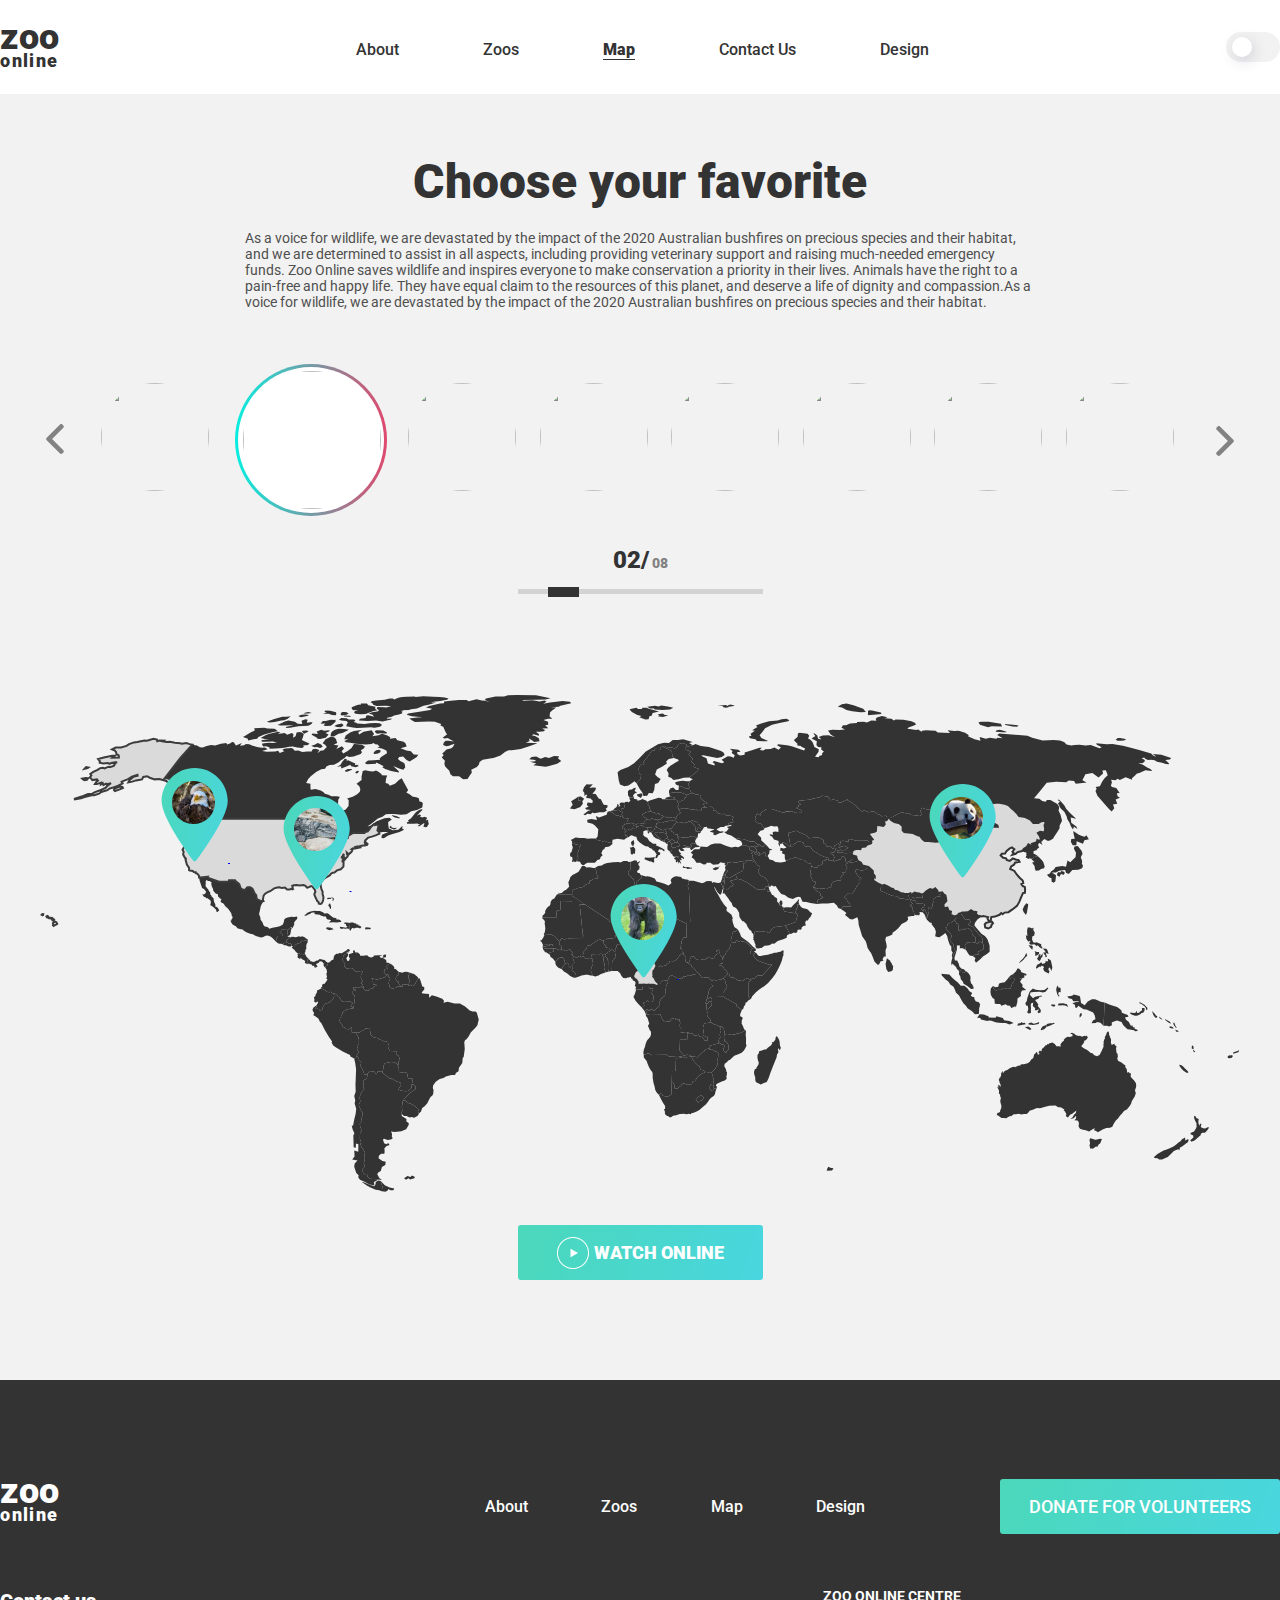
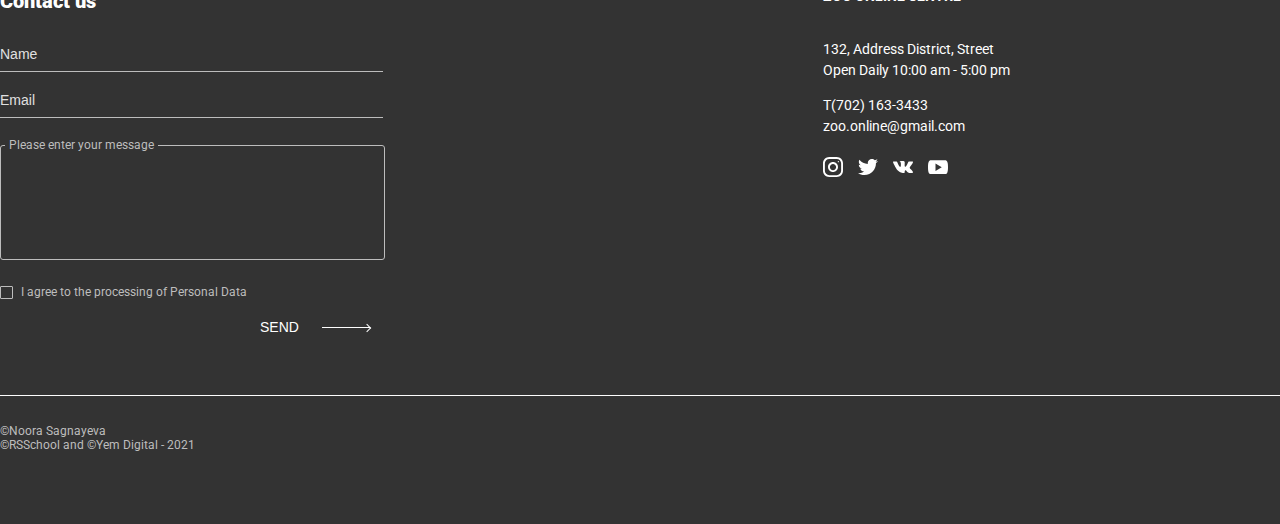
==== online-zoo/pages/map/index.html @ 0dc83aa4 "feat: add live broadcast page" ====
<!DOCTYPE html>
<html lang="en">
  <head>
    <meta charset="UTF-8" />
    <meta http-equiv="X-UA-Compatible" content="IE=edge" />
    <meta name="viewport" content="width=device-width, initial-scale=1.0" />
    <link rel="preconnect" href="https://fonts.gstatic.com" />
    <link
      href="https://fonts.googleapis.com/css2?family=Roboto:wght@400;500;900&display=swap"
      rel="stylesheet"
    />
    <link rel="stylesheet" href="style.css" />
    <title>Document</title>
  </head>
  <body>
    <header class="header">
      <div class="wrapper-large">
        <div class="header__wrapper">
          <a href="../../../online-zoo/pages/landing/index.html" class="logo">
            <p class="logo-txt-1">zoo</p>
            <p class="logo-txt-2">online</p>
            <h1>Online Zoo</h1>
          </a>
          <nav class="nav">
            <ul class="nav__ul">
              <li class="nav__item">
                <a
                  href="../../../online-zoo/pages/landing/index.html"
                  class="nav__link"
                  >about</a
                >
              </li>
              <li class="nav__item">
                <a href="#" class="nav__link">zoos</a>
              </li>
              <li class="nav__item">
                <a
                  href="../../../online-zoo/pages/map/index.html"
                  class="nav__link nav__link_active"
                  >map</a
                >
              </li>
              <li class="nav__item">
                <a href="#anchor" class="nav__link">contact us</a>
              </li>
              <li class="nav__item">
                <a
                  href="https://www.figma.com/file/HKt5Nlx0jghQtJp6jW9q8F/zooApp"
                  class="nav__link"
                  >design</a
                >
              </li>
            </ul>
          </nav>
          <label class="switch">
            <input type="checkbox" id="checkbox" class="checkbox" />
            <span class="ch-slider round"></span>
          </label>
        </div>
      </div>
    </header>
    <section class="favor">
      <div class="wrapper_favor">
        <h2 class="favor__title">Choose your favorite</h2>
        <p class="favor__description">
          As a voice for wildlife, we are devastated by the impact of the 2020
          Australian bushfires on precious species and their habitat, and we are
          determined to assist in all aspects, including providing veterinary
          support and raising much-needed emergency funds. Zoo Online saves
          wildlife and inspires everyone to make conservation a priority in
          their lives. Animals have the right to a pain-free and happy life.
          They have equal claim to the resources of this planet, and deserve a
          life of dignity and compassion.As a voice for wildlife, we are
          devastated by the impact of the 2020 Australian bushfires on precious
          species and their habitat.
        </p>
        <div class="favor__slider">
          <div class="fslider">
            <a href="#" class="slider__btn btn-left">
              <img src="../../../online-zoo/assets/icons/arrow.svg" alt="" />
            </a>
            <div class="fslider__content">
              <div class="fslider__item">
                <form
                  action="https://#"
                  target="_blank"
                  class="button__form_not"
                >
                  <button class="button_not">
                    <img
                      class="button__img_not"
                      src="https://s3-alpha-sig.figma.com/img/8194/32a3/a243211675e140db869d5a24498d4a60?Expires=1618790400&Signature=gn2yDtFs4JP4BhlPIx4xEH4056S1rlnIbiWaCe~xzF0dyoFOWndAmHHZ1~ybcqBnP62B9a~74UzTWZAvXbi4tvk~b8tjYklXO5u7cH~7BrqeO3lScqB9ehioJXnhWNxtvF~eQezBpxzu6cZ5nY2wJ-h39g9VVoKek25cMKLsld4NOuH54TcwWwv8EU2TgWQge3A-qyEAXYcuyzNcckgZ1SXa76osEaStiSEJ19jH2yAi2kE~0QpJRXLRiGbIcjWCIPxx9zqZDjuOizJJtOvkL9NJp4Nvh4TjsfGASth0NJ5mWwum8Vb-L1W7PTvsBuq6uy4EXM15isaGLlYYSFfQpQ__&Key-Pair-Id=APKAINTVSUGEWH5XD5UA"
                      alt=""
                    />
                  </button>
                </form>
              </div>
              <div class="fslider__item">
                <form action="https://#" target="_blank" class="button__form">
                  <button class="button">
                    <img
                      class="button__img"
                      src="https://s3-alpha-sig.figma.com/img/9298/25a7/cb317100ac6dcdf51e1e62cf933ac0eb?Expires=1618185600&Signature=U~k0vynAA4WkfoCWkCr7Ta9ROo~[base64]~Dw__&Key-Pair-Id=APKAINTVSUGEWH5XD5UA"
                      alt=""
                    />
                  </button>
                </form>
              </div>
              <div class="fslider__item">
                <form
                  action="https://#"
                  target="_blank"
                  class="button__form_not"
                >
                  <button class="button_not">
                    <img
                      class="button__img_not"
                      src="https://s3-alpha-sig.figma.com/img/a467/d21d/3942eb9c04b589ae4ac26b1b2ba4d976?Expires=1618790400&Signature=gpTqKuqF~0f-58tUj~Z~rIhvt~[base64]~fg28iPJoq2afV3B6~P1vv9wiAnCnTNTu3Pr15Uo4d87NhLZxVUGSBflQkQ__&Key-Pair-Id=APKAINTVSUGEWH5XD5UA"
                      alt=""
                    />
                  </button>
                </form>
              </div>
              <div class="fslider__item">
                <form
                  action="https://#"
                  target="_blank"
                  class="button__form_not"
                >
                  <button class="button_not">
                    <img
                      class="button__img_not"
                      src="https://s3-alpha-sig.figma.com/img/509f/58b7/c88604bb9fb3bd007b146c95cf1bfa2e?Expires=1618790400&Signature=Exk35Mh30XMv4SIMF-Ocy4phUhGe0fMz9AiuFuoRT14GLyJ9iVRdmfyWPfi8Eye8KeCz~L0NHrrdouIQEQUsv4IVeN9-7PK8lBgeUziJTWaWb3DGV9Uf8xW~wG7-IVmV2hO4nBcewRoDIZvclpH9Tk9crA33rysj~X8S2Ob6fWQ56Lo9CpkNNPEFGo1QqJaA4d3oJ6ObbePJ73UWHY~BVRMVoWWvyQfVtNe9j~KHY~OQBICna8SI4A~I0fKs7jHhU8RISUR1Td-mqfkOZHY15beI5YA5IcX5~C4i5j8LXOIp9j6jkMi0Jp2PAMaJ4r3aeGGv1VA9FBYVf03XIx5dhg__&Key-Pair-Id=APKAINTVSUGEWH5XD5UA"
                      alt=""
                    />
                  </button>
                </form>
              </div>
              <div class="fslider__item">
                <form
                  action="https://#"
                  target="_blank"
                  class="button__form_not"
                >
                  <button class="button_not">
                    <img
                      class="button__img_not"
                      src="https://s3-alpha-sig.figma.com/img/4f3c/0279/18593df064323344893c0e7ae0a98552?Expires=1618790400&Signature=CjbBE2wJDN9-dZPefL8r46w1p17L46giGWZ7izsU7J1zfUH5DuwbMZ0MWBoM8TenaUfTiZp-gwCOU8MSupMrsoMptp06EouIrtb9J98RrruecLq6bh0YNKNU~M1JihlVgPETQbOTvsp6ID9lmpr5EQ1MODDaKGgsoTHFFgnnYcDomk3slG2VZvm7aLXNwd9-TCWNf~OveVHbWiKkp3TJ~TglYrZ5JSztg8vA7Gz-Qv4gvacno3fLZ14bFXIh1rMvUxLRCE-u6uqOUjEfxIES9dN32nkT0g8nV01Bj~IhwK5aGC9upJyovRpKgNHcOhmPIMXvxvXE1K5SRBbW-LwnpQ__&Key-Pair-Id=APKAINTVSUGEWH5XD5UA"
                      alt=""
                    />
                  </button>
                </form>
              </div>
              <div class="fslider__item">
                <form
                  action="https://#"
                  target="_blank"
                  class="button__form_not"
                >
                  <button class="button_not">
                    <img
                      class="button__img_not"
                      src="https://s3-alpha-sig.figma.com/img/fcb7/b955/11cfbbc15d46f33b304c932bf492f034?Expires=1618790400&Signature=Kx8SYJaMZzVBrb~xRNWf9qzhnii6mbn1SaR1PUl7RLuoOFqaWvbTJDLhROSTxv0ipTXUrG9Imf6nZKMn0KXdnzZGaVSueEfuJj1RnhBvuwgmePvVUg-~i36~z3iFGVgpG7tu44IIjl8hpDuLgpLMbkWzjhGTbovkXewgEi7EmnUmG3fWs-KSISGUzBDvn8QsZTCafcaPbTFZzAfWaaQETa2lshWIvZsVrmS1VaHbLxOO~94OSj8HGGuXdlMZezJ77VcHtDHfYT8WG9MxnWGGg-qx9AsNi-S1w43l1elIMV49qjXSfpcDlPPOqhdxjay6aXqHfgGeHtWKKnUKegRZCg__&Key-Pair-Id=APKAINTVSUGEWH5XD5UA"
                      alt=""
                    />
                  </button>
                </form>
              </div>
              <div class="fslider__item">
                <form
                  action="https://#"
                  target="_blank"
                  class="button__form_not"
                >
                  <button class="button_not">
                    <img
                      class="button__img_not"
                      src="https://s3-alpha-sig.figma.com/img/a659/d03f/b5c2d853bcab3a190d8231ae98cdc8e5?Expires=1618790400&Signature=PIr0xQ3Sqz8nugtAupoThhV8qVW228sR~UG7ARdV49H7k0zX3H4I4IOYhvViZGH5Jv6smcx5uZ0PxK7MOekSpIMzqpjkcKABvFEfY6K-xHo85oHXHTz4OL-WTBVqpOEUOVakGvPC-lNBJ8gbzgaJY8v0iP0IIKlK8bGMNTtd7wr2YpGV3Bnja2P1Vtq0YgI~e10gQct1fP5tprhEdnjgcRDQXp7QQ2SwSqNA9qSy8DUsB3IcFn~UMnkVdDQsFHZbK7VKSBbyyvQKE0Jztffxs1TByk5FZ2Wkr19EYSNLw51KuU2oijGQQhLdmIEq2ceDHE-m-rnNVC0KNcWjvKtUjw__&Key-Pair-Id=APKAINTVSUGEWH5XD5UA"
                      alt=""
                    />
                  </button>
                </form>
              </div>
              <div class="fslider__item">
                <form
                  action="https://#"
                  target="_blank"
                  class="button__form_not"
                >
                  <button class="button_not">
                    <img
                      class="button__img_not"
                      src="https://s3-alpha-sig.figma.com/img/f94f/bae3/6ee2fb158505786ab2f865ca2aeaa0c4?Expires=1618790400&Signature=ZA4UfwKuV-31~38Qr1F7C4ORZuKax7dM2eG9FmlUY2h3f0aSc8rP7kuzoOZ51NMsdPETf9c3WFhVO~JD3TlD8h2Uhs6h2KZyEZTEyjiD1OaT~~cF3l2fZo8ohy6HNfjaSvF7h67JlCrev5F-9YdORuI-X39XarMLAzm2TCoYH1tCrA7MDy9MQA59uw5aSVY2zVWmAHiO6c4jEfn5INOa7g~Lzcaj1cn5prqZBhjCkFoNWZX5O3RQmT7aC6--1Jy74H5UTrOev6lbkXxNvBdLoXJ4hfU0z8PLvcVYVRpSVBi7dNOF0of5-dj9uE0tDJRmE0PQm5KNS-AyHyGZNQOQHQ__&Key-Pair-Id=APKAINTVSUGEWH5XD5UA"
                      alt=""
                    />
                  </button>
                </form>
              </div>
            </div>
            <a href="#" class="slider__btn btn-right">
              <img src="../../../online-zoo/assets/icons/arrow.svg" alt="" />
            </a>
          </div>
        </div>
        <div class="favor__progress">
          <label class="progress">
            <output class="progress__current">
              <b>02</b><span>/</span>
              08
            </output>
            <input
              type="range"
              class="progress__input"
              min="1"
              max="8"
              value="2"
            />
          </label>
        </div>
      </div>
    </section>
    <section class="map">
      <div class="wrapper">
        <div class="map__img">
          <div class="map__marker">
            <a href="#" class="point map__points map__points_eagle">
              <svg
                width="67"
                height="94"
                viewBox="0 0 67 94"
                fill="none"
                xmlns="http://www.w3.org/2000/svg"
              >
                <path
                  d="M33.682 0C15.4489 0 0.615723 14.835 0.615723 33.0703C0.615723 50.7103 30.8461 90.9006 32.1338 92.6047C32.4956 93.0911 33.0753 93.375 33.6822 93.375C34.2891 93.375 34.8688 93.0911 35.2305 92.6047C36.5181 90.9006 66.7487 50.7105 66.7487 33.0703C66.7483 14.835 51.9151 0 33.682 0ZM33.682 50.5781C24.0305 50.5781 16.1763 42.7229 16.1763 33.0703C16.1763 23.4176 24.0305 15.5624 33.682 15.5624C43.3335 15.5624 51.1877 23.4176 51.1877 33.0703C51.1877 42.7229 43.3335 50.5781 33.682 50.5781Z"
                  fill="url(#paint0_linear)"
                />
                <defs>
                  <linearGradient
                    id="paint0_linear"
                    x1="-11.7325"
                    y1="-4.90899e-07"
                    x2="83.027"
                    y2="20.3729"
                    gradientUnits="userSpaceOnUse"
                  >
                    <stop stop-color="#4BD8B5" />
                    <stop offset="1" stop-color="#49D6DF" />
                  </linearGradient>
                </defs>
              </svg>
              <img
                class="point-icon"
                src="../../../online-zoo/assets/icons/points/eagle.png"
                alt="eagle"
              />
              <div class="point__hint">
                <img
                  src="../../../online-zoo/assets/icons/points/eagle2.png"
                  alt="icon"
                />
                <div class="point__description">
                  <h4>West End Bald Eagle</h4>
                  <p><span>Region:</span>on an island near Los Angeles</p>
                  <p><span>Population:</span>more than 270 pairs in 2013</p>
                </div>
              </div>
            </a>

            <a href="#" class="point map__points map__points_alligator">
              <svg
                width="67"
                height="94"
                viewBox="0 0 67 94"
                fill="none"
                xmlns="http://www.w3.org/2000/svg"
              >
                <path
                  d="M33.682 0C15.4489 0 0.615723 14.835 0.615723 33.0703C0.615723 50.7103 30.8461 90.9006 32.1338 92.6047C32.4956 93.0911 33.0753 93.375 33.6822 93.375C34.2891 93.375 34.8688 93.0911 35.2305 92.6047C36.5181 90.9006 66.7487 50.7105 66.7487 33.0703C66.7483 14.835 51.9151 0 33.682 0ZM33.682 50.5781C24.0305 50.5781 16.1763 42.7229 16.1763 33.0703C16.1763 23.4176 24.0305 15.5624 33.682 15.5624C43.3335 15.5624 51.1877 23.4176 51.1877 33.0703C51.1877 42.7229 43.3335 50.5781 33.682 50.5781Z"
                  fill="url(#paint0_linear)"
                />
                <defs>
                  <linearGradient
                    id="paint0_linear"
                    x1="-11.7325"
                    y1="-4.90899e-07"
                    x2="83.027"
                    y2="20.3729"
                    gradientUnits="userSpaceOnUse"
                  >
                    <stop stop-color="#4BD8B5" />
                    <stop offset="1" stop-color="#49D6DF" />
                  </linearGradient>
                </defs>
              </svg>
              <img
                class="point-icon"
                src="../../../online-zoo/assets/icons/points/alligator.png"
                alt="eagle"
              />
              <div class="point__hint">
                <img
                  src="../../../online-zoo/assets/icons/points/eagle2.png"
                  alt="icon"
                />
                <div class="point__description">
                  <h4>West End Bald Eagle</h4>
                  <p><span>Region:</span>on an island near Los Angeles</p>
                  <p><span>Population:</span>more than 270 pairs in 2013</p>
                </div>
              </div>
            </a>
            <a href="#" class="point map__points map__points_gorilla">
              <svg
                width="67"
                height="94"
                viewBox="0 0 67 94"
                fill="none"
                xmlns="http://www.w3.org/2000/svg"
              >
                <path
                  d="M33.682 0C15.4489 0 0.615723 14.835 0.615723 33.0703C0.615723 50.7103 30.8461 90.9006 32.1338 92.6047C32.4956 93.0911 33.0753 93.375 33.6822 93.375C34.2891 93.375 34.8688 93.0911 35.2305 92.6047C36.5181 90.9006 66.7487 50.7105 66.7487 33.0703C66.7483 14.835 51.9151 0 33.682 0ZM33.682 50.5781C24.0305 50.5781 16.1763 42.7229 16.1763 33.0703C16.1763 23.4176 24.0305 15.5624 33.682 15.5624C43.3335 15.5624 51.1877 23.4176 51.1877 33.0703C51.1877 42.7229 43.3335 50.5781 33.682 50.5781Z"
                  fill="url(#paint0_linear)"
                />
                <defs>
                  <linearGradient
                    id="paint0_linear"
                    x1="-11.7325"
                    y1="-4.90899e-07"
                    x2="83.027"
                    y2="20.3729"
                    gradientUnits="userSpaceOnUse"
                  >
                    <stop stop-color="#4BD8B5" />
                    <stop offset="1" stop-color="#49D6DF" />
                  </linearGradient>
                </defs>
              </svg>
              <img
                class="point-icon"
                src="../../../online-zoo/assets/icons/points/gorilla.png"
                alt="eagle"
              />
              <div class="point__hint">
                <img
                  src="../../../online-zoo/assets/icons/points/eagle2.png"
                  alt="icon"
                />
                <div class="point__description">
                  <h4>West End Bald Eagle</h4>
                  <p><span>Region:</span>on an island near Los Angeles</p>
                  <p><span>Population:</span>more than 270 pairs in 2013</p>
                </div>
              </div>
            </a>

            <a href="#" class="point map__points map__points_panda">
              <svg
                width="67"
                height="94"
                viewBox="0 0 67 94"
                fill="none"
                xmlns="http://www.w3.org/2000/svg"
              >
                <path
                  d="M33.682 0C15.4489 0 0.615723 14.835 0.615723 33.0703C0.615723 50.7103 30.8461 90.9006 32.1338 92.6047C32.4956 93.0911 33.0753 93.375 33.6822 93.375C34.2891 93.375 34.8688 93.0911 35.2305 92.6047C36.5181 90.9006 66.7487 50.7105 66.7487 33.0703C66.7483 14.835 51.9151 0 33.682 0ZM33.682 50.5781C24.0305 50.5781 16.1763 42.7229 16.1763 33.0703C16.1763 23.4176 24.0305 15.5624 33.682 15.5624C43.3335 15.5624 51.1877 23.4176 51.1877 33.0703C51.1877 42.7229 43.3335 50.5781 33.682 50.5781Z"
                  fill="url(#paint0_linear)"
                />
                <defs>
                  <linearGradient
                    id="paint0_linear"
                    x1="-11.7325"
                    y1="-4.90899e-07"
                    x2="83.027"
                    y2="20.3729"
                    gradientUnits="userSpaceOnUse"
                  >
                    <stop stop-color="#4BD8B5" />
                    <stop offset="1" stop-color="#49D6DF" />
                  </linearGradient>
                </defs>
              </svg>
              <img
                class="point-icon"
                src="../../../online-zoo/assets/icons/points/panda.png"
                alt="eagle"
              />
              <div class="point__hint">
                <img
                  src="../../../online-zoo/assets/icons/points/eagle2.png"
                  alt="icon"
                />
                <div class="point__description">
                  <h4>West End Bald Eagle</h4>
                  <p><span>Region:</span>on an island near Los Angeles</p>
                  <p><span>Population:</span>more than 270 pairs in 2013</p>
                </div>
              </div>
            </a>
          </div>
          <svg
            width="1200"
            height="498"
            viewBox="0 0 1200 498"
            fill="none"
            xmlns="http://www.w3.org/2000/svg"
          >
            <path
              d="M742.625 212.977L743.227 212.795L743.438 213.779L746.131 213.219L749.036 213.31L751.157 213.415L753.339 210.995L755.747 208.711L757.748 206.518L758.515 207.743L759.252 210.556L757.477 210.572L757.387 212.886L758.049 213.385L756.529 214.081L756.634 215.533L755.747 217.016L755.762 218.438L755.115 219.194L744.446 217.409L742.821 213.794L742.625 212.977Z"
              fill="#333333"
            />
            <path
              d="M771.425 172.316L775.111 173.677L777.609 173.193L778.076 171.574L780.694 171.045L782.454 169.956L782.665 167.112L785.434 166.416L785.75 165.146L787.51 166.099L788.563 166.204L790.459 166.235L793.152 166.991L794.266 167.43L796.538 166.28L797.802 166.961L798.614 165.327L800.661 165.403L801.082 164.888L801.187 163.451L802.421 162.211L804.407 163.013L804.242 164.102L805.295 164.268L805.521 167.278L807.071 168.443L808.124 167.687L809.583 167.339L811.404 165.736L813.796 166.008H817.302L818.1 167.036L816.204 167.43L814.594 168.095L810.757 168.504L807.221 169.26L805.506 170.803L806.574 172.316L807.266 174.101L805.807 175.598L806.183 176.96L805.446 178.245L802.165 178.14L803.881 180.499L801.834 181.392L800.706 183.54L801.202 185.688L799.999 186.686L798.675 186.353L796.102 186.822L795.876 187.821H793.303L791.648 189.833L791.919 192.873L787.615 194.34L785.163 194.038L784.561 194.809L782.424 194.356L779.024 194.9L773.005 193.07L775.758 189.848L775.187 187.549L772.493 186.943L771.937 184.69L770.432 181.846L771.636 179.879L770.071 179.365L770.658 176.763L771.425 172.316Z"
              fill="#333333"
            />
            <path
              d="M631.401 150.185L631.055 151.395L631.612 152.923L633.071 153.8L633.056 154.738L631.988 155.253L631.853 156.417L630.378 158.142L629.791 157.885L629.686 157.098L627.745 155.903L627.354 154.209L627.504 151.773L627.91 150.669L627.308 150.094L627.022 148.96L628.377 147.205L628.617 147.886L629.505 147.568L630.273 148.521L631.1 148.884L631.401 150.185Z"
              fill="#333333"
            />
            <path
              d="M708.966 152.909L713.571 152.35L714.398 153.287L715.752 153.908L715.196 154.8L717.137 156.025L716.339 157.16L717.889 158.128L719.484 158.718L719.86 161.184L718.656 161.29L717.016 159.232L716.956 158.688H715.466L714.353 157.735L713.661 157.826L712.201 156.782L709.583 155.904L709.689 154.165L708.966 152.909Z"
              fill="#333333"
            />
            <path
              d="M620.357 320.168L621.214 322.83L622.222 324.963L623.035 326.112L624.389 327.973L626.736 327.686L627.91 327.186L629.881 327.686L630.408 326.793L631.326 324.721L633.538 324.585L633.733 323.964L635.554 323.949L635.223 325.235L639.541 325.205L639.586 327.444L640.293 328.82L639.737 330.968L639.978 333.146L641.136 334.478L640.895 338.698L641.768 338.38L643.318 338.471L645.53 337.942L647.14 338.138L647.501 339.243L647.064 340.982L647.651 342.646L647.11 343.977L647.38 345.203L640.008 345.157L639.616 356.487L641.934 359.407L644.176 361.63L637.66 363.083L629.129 362.583L626.722 360.874L612.412 361.025L611.87 361.267L609.794 359.664L607.507 359.558L605.385 360.163L603.67 360.844L603.369 358.605L603.896 355.474L605.16 352.206L605.355 350.678L606.544 347.472L607.402 346.019L609.463 343.69L610.607 342.102L611.013 339.47L610.847 337.442L609.794 336.172L608.861 334.009L608.003 331.876L608.199 331.135L609.298 329.728L608.244 326.294L607.537 323.904L605.762 321.65L606.108 320.969L607.582 320.485L608.605 320.561L609.854 320.122L620.357 320.168ZM606.514 319.487L605.611 319.865L604.678 317.188L606.123 315.645L607.191 315.055L608.53 316.265L607.221 317.021L606.634 317.929L606.514 319.487Z"
              fill="#333333"
            />
            <path
              d="M353.354 496.167L350.375 496.349L348.388 495.078L346.432 494.987H343.002L340.745 486.985L342.445 488.649L344.792 491.326L349.562 493.474L354.287 494.382L353.354 496.167ZM334.305 377.845L336.607 380.416L337.705 377.557L341.723 377.709L342.355 378.465L349.321 384.289L352.24 384.818L356.754 387.45L360.471 388.857L361.133 390.43L358.229 395.846L361.84 396.814L365.797 397.358L368.491 396.783L371.38 394.046L371.666 390.899L373.336 390.218L375.262 392.276L375.457 395.135L372.719 397.101L370.522 398.538L366.956 402.002L362.863 406.873L362.322 409.732L361.84 413.393L362.322 416.948L361.675 417.749L361.705 420.049L361.72 421.909L366.49 424.98L366.354 427.431L368.701 428.989L368.777 430.728L366.174 435.312L361.434 437.233L354.753 437.974L350.961 437.611L352.03 439.744L351.789 442.421L352.737 444.221L350.931 445.477L347.561 445.976L344.085 444.675L342.957 445.613L344.1 449.153L346.568 450.242L348.193 449.107L349.532 450.968L346.658 452.072L344.416 454.296L344.657 457.896L344.266 459.802L341.121 459.817L338.909 461.648L338.563 464.325L342.4 466.942L345.71 467.668L345.319 470.875L341.903 472.902L340.805 477.092L338.187 478.499L337.284 480.178L339.315 483.899L342.024 485.972L340.609 485.79L337.465 485.23L329.52 484.746L327.594 482.659L326.917 479.981L324.81 480.208L323.306 478.907L321.997 475.126L324.088 473.552L324.555 471.283L323.712 469.468L324.705 466.412L324.795 461.678L323.953 459.575L325.247 458.91L324.585 457.548L322.884 456.837L323.652 455.34L321.846 453.978L320.176 449.864L321.365 449.138L319.905 444.781L319.965 441.12L320.251 437.929L322.042 436.628L320.372 433.149L319.77 429.866L321.952 427.536L321.38 424.556L322.764 421.062L322.268 417.78L321.274 417.129L318.762 410.973L320.372 407.297L319.574 403.848L320.402 400.611L322.252 397.252L324.449 395.044L323.231 393.637L323.832 392.503L323.065 386.558L326.691 384.788L327.519 381.097L327.007 380.204L329.625 376.982L334.305 377.845Z"
              fill="#333333"
            />
            <path
              d="M618.055 127.799L617.889 129.266H616.038L616.73 130.037L615.752 132.337L615.166 132.942L612.277 133.033L610.651 133.849L607.898 133.562L603.143 132.639L602.346 131.399L599.111 132.019L598.75 132.7L596.733 132.201L595.048 132.095L593.528 131.444L594.01 130.567L593.859 129.932L594.837 129.735L596.553 130.733L596.974 129.795L599.893 129.947L602.225 129.296L603.805 129.417L604.858 130.143L605.144 129.538L604.573 127.209L605.731 126.755L606.815 125.106L609.297 126.256L611.073 124.804L612.201 124.531L614.819 125.62L616.339 125.439L617.889 126.104L617.663 126.558L618.055 127.799Z"
              fill="#333333"
            />
            <path
              d="M1052.27 444.631L1055.02 445.872L1057.05 445.388L1059.97 444.692L1061.9 444.934L1060.32 449.169L1058.63 450.41L1057.02 453.284L1056.29 452.301L1052.86 454.797L1052.26 454.6L1050.24 454.494L1049.53 451.439L1050.07 449.079L1049.44 445.963L1050.19 444.329L1052.27 444.631ZM1070.76 348.243L1071.68 351.041L1074.12 349.695L1075.1 351.208L1076.62 352.584L1076.03 354.173L1076.34 357.228L1076.62 358.998L1077.44 359.437L1077.92 362.477L1077.28 364.323L1078 366.743L1081.49 368.604L1083.66 370.298L1085.73 371.856L1085.1 372.718L1086.68 374.942L1087.25 378.799L1088.82 378.013L1089.9 379.571L1090.88 379.011L1090.65 382.793L1092.64 384.986L1093.95 386.347L1095.98 389.222L1096.24 392.096L1095.8 394.123L1094.97 396.331L1095.8 399.357L1094.7 402.518L1093.62 404.167L1091.74 407.359L1091.18 409.401L1089.69 411.957L1087.13 415.21L1084 416.964L1081.82 419.717L1080.08 421.487L1077.98 424.573L1076.03 426.343L1074.19 429.02L1072.84 431.486L1072.6 432.606L1070.18 433.846L1066.32 433.982L1062.62 435.449L1060.53 436.826L1057.9 438.354L1055.7 436.781L1053.85 436.145L1055.08 434.285L1052.98 434.965L1049.04 437.552L1046.46 436.584L1044.75 436.024L1042.9 435.767L1039.99 434.738L1038.58 432.53L1038.89 429.822L1038.71 428.022L1037.52 426.57L1034.38 426.131L1036.06 424.407L1036.09 421.76L1033.63 424.225L1030.38 424.876L1032.8 422.909L1033.96 420.852L1035.82 419.097L1036.35 416.45L1032.63 419.506L1030.12 420.716L1027.92 423.56L1025.7 422.092L1026.39 420.201L1025.02 417.6L1023.61 416.268L1024.48 415.452L1020.67 413.288L1018.28 413.183L1015.45 411.443L1009.18 411.776L1004.36 413.062L1000.12 414.257L996.898 414.015L992.761 415.845L989.556 416.662L988.382 418.538L986.712 419.99L983.778 420.08L981.536 420.398L978.677 419.748L976.104 420.126L973.697 420.292L971.139 422.198L970.191 422.032L968.19 423.045L966.233 424.18L963.766 424.044H961.479L958.454 421.76L956.784 421.079L957.401 419.037L959.222 418.553L960.019 417.736L960.215 416.465L961.253 413.984L961.388 411.867L960.41 408.251L960.305 406.224L960.907 404.182L960.034 401.868L960.17 400.824L958.921 399.402L959.056 396.604L957.627 393.775L957.431 392.262L958.665 393.805L958.123 390.492L959.658 391.521L960.425 392.913L960.711 391.082L959.508 388.269L959.372 387.149L958.755 386.09L959.493 384.018L960.365 383.141L961.133 381.356L961.103 379.283L962.968 376.712L962.788 379.434L964.669 376.969L967.708 375.789L969.664 374.261L972.538 372.96L974.178 372.688L975.081 373.127L978.06 371.795L980.257 371.402L980.904 370.616L981.882 370.298L983.808 370.374L987.675 369.33L989.812 367.757L991 365.851L993.317 364.035L993.663 362.613L994.025 360.677L996.883 357.652L997.967 360.723L999.562 360.027L998.524 358.333L999.863 356.608L1001.32 357.38L1002.09 354.672L1004.23 352.917L1005.23 351.51L1007.09 350.905L1007.25 349.907L1008.77 350.33L1008.92 349.438L1010.55 348.924L1012.31 348.44L1014.74 350.073L1016.46 352.191L1018.67 352.206L1020.88 352.539L1020.36 350.587L1022.37 347.729L1024.07 346.806L1023.62 345.913L1025.37 343.886L1027.64 342.631L1029.41 343.054L1032.47 342.374L1032.57 340.558L1030.08 339.378L1032.02 338.864L1034.29 339.757L1036.03 341.209L1038.94 342.116L1039.98 341.769L1042.07 342.858L1044.25 341.844L1045.54 342.147L1046.45 341.466L1047.89 343.221L1046.75 345.127L1045.24 346.564L1044.01 346.685L1044.27 348.107L1043 349.892L1041.54 351.646L1041.66 352.645L1044.22 354.611L1046.79 355.761L1048.45 356.986L1050.71 359.089H1051.7L1053.41 359.996L1053.77 361.101L1056.96 362.311L1059.48 361.086L1060.47 359.18L1061.4 357.606L1062.13 355.64L1063.59 352.811L1063.31 351.087L1063.71 350.058L1063.54 348.016L1064.32 345.338L1065.09 344.612L1064.67 343.417L1065.72 341.542L1066.59 339.575L1066.79 338.562L1068.23 337.23L1069.06 338.97L1069.08 341.209L1069.92 341.632V343.13L1071 344.945L1071.03 346.957L1070.76 348.243Z"
              fill="#333333"
            />
            <path
              d="M714.353 157.735L715.466 158.688H716.971L717.016 159.232L718.656 161.29L716.264 160.821L714.353 159.172L713.661 157.826L714.353 157.735ZM721.665 152.456L723.185 152.698L723.637 151.79L725.442 150.353L727.473 152.229L729.55 154.755L731.145 154.921L732.319 155.889L729.58 156.177L729.369 158.945L728.948 160.201L727.82 161.032L728.136 162.802L727.308 162.984L724.961 161.108L725.894 159.338L724.765 158.295L723.531 158.552L719.86 161.184L719.484 158.718L717.889 158.128L716.339 157.16L717.151 156.025L715.195 154.8L715.752 153.908L714.398 153.288L713.57 152.35L714.323 151.775L716.971 152.788L718.807 153L719.213 152.592L717.302 150.655L718.099 150.156L719.062 150.277L721.665 152.456Z"
              fill="#333333"
            />
            <path
              d="M625.458 139.462L626.661 139.446L625.924 141.02L627.624 142.396L627.233 144.075L626.451 144.227L625.849 144.559L624.811 145.376L624.434 147.343L621.395 145.996L620.056 144.499L618.732 143.712L617.137 142.381L616.354 141.277L614.639 139.598L615.256 138.115L616.49 138.947L617.182 138.206L618.717 138.115L621.621 138.72L623.908 138.66L625.458 139.462Z"
              fill="#333333"
            />
            <path
              d="M887.389 220.829L887.645 223.37L886.351 222.841L886.938 225.7L885.704 223.839L885.283 222.039L884.395 220.314L882.649 218.242L879.399 218.106L879.911 219.573L879.068 221.555L877.488 220.829L877.052 221.479L876.014 221.086L874.615 220.768L873.697 217.834L872.132 215.156L872.433 213.008L870.146 212.055L870.748 210.754L872.734 209.438L869.95 207.547L870.823 205.127L873.817 206.67L875.502 206.851L876.179 209.317L879.565 209.816L882.8 209.756L884.906 210.361L883.733 213.386L882.198 213.583L881.401 215.61L883.567 217.455L883.823 215.186L884.786 215.171L887.389 220.829Z"
              fill="#333333"
            />
            <path
              d="M573.005 116.286L575.382 116.573L578.377 115.832L580.468 117.39L582.274 118.222L581.958 120.642L581.115 120.778L580.799 122.775L577.91 121.142L576.24 121.429L573.938 119.735L572.403 118.313L570.898 118.252L570.417 116.997L573.005 116.286Z"
              fill="#333333"
            />
            <path
              d="M552.21 264.954L549.788 264.031L548.118 264.168L546.869 265.06L545.274 264.319L544.657 263.139L543.062 262.368L542.836 260.295L543.814 258.782L543.739 257.587L546.553 254.638L547.08 252.187L548.058 251.325L549.773 251.809L551.263 251.083L551.744 250.16L554.498 248.572L555.175 247.452L558.485 245.985L560.426 245.471L561.314 246.151L563.586 246.136L563.3 247.861L563.781 249.494L565.767 251.809L565.888 253.533L569.965 254.335L569.89 256.786L569.123 257.845L567.392 258.177L566.67 259.735L565.451 260.129L562.337 260.053L560.697 259.781L559.553 260.356L557.988 260.083L551.819 260.265L551.729 262.277L552.21 264.954Z"
              fill="#333333"
            />
            <path
              d="M637.765 141.686L638.834 143.153L640.098 142.896L642.701 143.455L647.621 143.637L649.201 142.729L653.068 141.897L655.596 143.198L657.597 143.576L655.987 145.044L654.979 147.6L656.228 149.642L653.309 149.158L649.968 150.278L650.074 152.063L647.034 152.395L644.582 151.155L641.948 152.138L639.466 152.032L639.059 149.673L637.314 148.523L637.826 148.024L637.434 147.6L637.916 146.466L639.12 145.346L637.389 143.803L636.998 142.502L637.765 141.686Z"
              fill="#333333"
            />
            <path
              d="M666.715 315.266L666.52 310.985L665.632 309.366L667.799 309.638L668.897 307.611L670.793 307.853L670.988 309.245L671.756 310.062L671.786 311.212L670.898 311.953L669.499 313.813L668.19 315.099L666.715 315.266Z"
              fill="#333333"
            />
            <path
              d="M571.831 276.995L568.897 277.403L568.009 274.953L568.175 266.784L567.453 266.043L567.317 264.304L566.083 263.063L565 262.004L565.451 260.129L566.67 259.735L567.392 258.177L569.123 257.844L569.89 256.785L571.079 255.742L572.358 255.727L575.066 257.769L574.931 258.964L575.728 261.066L575.036 262.503L575.412 263.456L573.697 265.665L572.599 266.754L571.937 268.993L572.027 271.262L571.831 276.995Z"
              fill="#333333"
            />
            <path
              d="M968.867 283.152L970.236 281.821L973.185 279.885L973.095 281.624L972.96 283.909L971.259 283.788L970.552 284.998L968.867 283.152Z"
              fill="#333333"
            />
            <path
              d="M341.723 377.709L337.706 377.558L336.607 380.417L334.305 377.845L329.626 376.983L327.007 380.205L324.525 380.689L322.689 375.773L320.432 371.779L321.245 368.33L319.274 366.818L318.596 364.261L316.685 361.826L318.626 357.983L316.896 354.988L317.633 353.793L316.911 352.477L318.19 350.692L318.07 347.667L318.1 345.171L318.807 343.961L315.452 338.228L318.1 338.53L319.921 338.455L320.673 337.381L323.712 335.928L325.518 334.597L330.152 333.992L329.881 336.67L330.378 338.031L330.197 340.421L334.2 343.613L338.202 344.188L339.662 345.519L342.099 346.23L343.619 347.258L345.846 347.228L347.952 348.287L348.223 350.344L348.96 351.388L349.096 352.916L348.073 352.976L349.668 357.121L356.454 357.272L356.062 359.33L356.529 360.737L358.515 361.735L359.493 363.943L359.057 366.757L358.199 368.315L358.681 370.342L357.627 371.083L357.492 369.979L354.076 368.164L350.811 368.118L344.747 369.147L343.303 372.278L343.378 374.199L342.355 378.465L341.723 377.709Z"
              fill="#333333"
            />
            <path
              d="M362.863 406.873L366.956 402.017L370.522 398.553L372.719 397.101L375.457 395.135L375.277 392.276L373.336 390.218L371.666 390.914L372.177 388.842L372.463 386.739L372.298 384.788L370.989 384.137L369.725 384.712L368.401 384.546L367.874 383.184L367.287 379.917L366.55 378.843L364.097 377.89L362.728 378.586L358.966 377.905L358.816 373.065L357.627 371.083L358.68 370.342L358.199 368.315L359.057 366.757L359.493 363.943L358.515 361.734L356.529 360.736L356.062 359.329L356.454 357.272L349.668 357.121L348.073 352.976L349.096 352.915L348.96 351.388L348.223 350.344L347.952 348.287L345.846 347.228L343.619 347.258L342.099 346.229L339.662 345.518L338.202 344.187L334.2 343.612L330.197 340.421L330.378 338.031L329.881 336.669L330.152 333.992L325.518 334.597L323.712 335.928L320.673 337.38L319.92 338.454L318.1 338.53L315.451 338.227L313.465 338.847L311.84 338.439V333.024L309.012 335.126L305.867 335.035L304.452 333.129L302.075 332.933L302.767 331.405L300.706 329.242L299.111 326.035L300.029 325.385L299.969 323.872L302.09 322.843L301.684 320.922L302.557 319.682L302.782 318.033L306.8 315.597L309.704 314.917L310.17 314.387L313.375 314.554L314.865 304.797L314.94 303.254L314.368 301.212L312.788 299.911L312.803 297.339L314.82 296.749L315.527 297.112L315.662 295.751L313.571 295.388L313.541 293.164L320.477 293.24L321.666 292.015L322.644 293.134L323.336 295.237L324.013 294.798L325.954 296.674L328.723 296.447L329.43 295.358L332.078 294.526L333.553 293.951L333.974 292.438L336.517 291.425L336.336 290.683L333.327 290.381L332.86 288.127L333.026 285.752L331.446 284.829L332.123 284.496L334.756 284.95L337.57 285.843L338.608 284.996L341.181 284.451L345.184 283.12L346.508 281.759L346.056 280.76L347.922 280.594L348.72 281.426L348.238 282.984L349.457 283.528L350.239 285.177L349.231 286.433L348.629 289.458L349.532 291.258L349.773 292.907L351.955 294.571L353.7 294.753L354.106 294.057L355.235 293.89L356.845 293.27L358.003 292.332L359.974 292.635L360.847 292.499L362.773 292.786L363.104 292.06L362.517 291.364L362.878 290.32L364.308 290.638L365.993 290.275L368.024 291.031L369.574 291.773L370.688 290.804L371.485 290.956L371.967 291.954L373.667 291.697L375.051 290.351L376.165 287.734L378.316 284.466L379.52 284.3L380.378 286.266L382.319 292.499L384.23 293.073L384.32 295.539L381.627 298.459L382.74 299.533L389.029 300.092L389.165 303.662L391.873 301.333L396.357 302.603L402.286 304.782L404.031 306.869L403.459 308.836L407.597 307.731L414.534 309.622L419.86 309.486L425.141 312.421L429.731 316.414L432.484 317.443L435.524 317.579L436.833 318.698L438.097 323.236L438.728 325.385L437.404 331.269L435.644 333.598L430.754 338.545L428.602 342.569L426.074 345.655L425.187 345.73L424.284 348.347L424.765 355.018L424.013 360.509L423.727 362.854L422.674 364.261L422.283 369.026L418.957 373.67L418.551 377.361L415.813 378.903L415.12 381.036L411.314 381.021L405.882 382.398L403.519 383.986L399.683 385.03L395.77 387.859L393.092 391.398L392.806 394.061L393.543 396.027L393.212 399.627L392.581 401.367L390.339 403.333L387.119 409.611L384.38 412.44L382.213 414.119L381.025 417.507L378.993 419.549L377.805 417.522L379.129 415.828L376.857 413.408L373.923 411.441L370.116 409.142L368.852 409.248L365.075 406.495L362.863 406.873Z"
              fill="#333333"
            />
            <path
              d="M290.911 214.703L290.038 214.884L289.391 212.827L288.217 211.798L289.255 209.529L290.279 209.681L291.151 212.63L290.911 214.703ZM291.181 204.659L287.299 205.233L287.239 203.902L288.924 203.63L291.197 203.736L291.181 204.659ZM294.04 204.613L293.107 207.154L292.521 206.701L292.822 204.84L291.452 203.433L291.497 203.01L294.04 204.613Z"
              fill="#333333"
            />
            <path
              d="M880.98 200.407L882.574 201.541L882.695 203.735L879.866 203.841L876.887 203.599L874.78 204.158L871.41 202.812L871.229 202.086L873.11 199.439L874.826 198.531L877.444 199.363L879.294 199.454L880.98 200.407Z"
              fill="#333333"
            />
            <path
              d="M652.662 365.23L653.354 365.88L654.392 367.938L658.244 371.856L659.749 372.234L659.703 373.489L660.651 375.743L663.345 376.288L665.526 377.906L660.456 380.523L657.206 383.186L655.942 385.561L654.828 386.907L652.917 387.194L652.24 388.888L651.834 390.008L649.562 390.84L646.733 390.658L645.108 389.66L643.649 389.236L641.918 390.053L641 391.763L639.315 392.837L637.51 394.425L634.997 394.788L634.259 393.548L634.666 391.369L632.71 387.981L631.777 387.451L632.078 377.044L635.554 376.923L635.99 364.232L638.608 364.111L644.085 362.855L645.394 364.337L647.681 362.931H648.749L650.766 362.129L651.398 362.386L652.662 365.23Z"
              fill="#333333"
            />
            <path
              d="M637.585 107.119L640.684 107.134L644.025 105.788L644.551 103.776L647.034 102.627L646.553 101.038L648.418 100.433L651.653 99.0566L655.114 99.9491L655.686 100.842L657.296 100.403L660.516 101.265L661.057 102.944L660.501 103.897L662.803 106.242L664.202 106.892L664.097 107.543L666.339 108.163L667.392 109.116L666.249 109.903L663.63 109.782L663.059 110.114L663.962 111.294L665.045 113.594L662.291 113.805L661.389 114.577V116.377L660.064 116.029L657.16 116.211L656.213 115.379L655.069 115.999L653.79 115.484L651.232 115.409L647.531 114.547L644.22 114.274L641.723 114.35L640.037 115.318L638.503 115.454L638.292 113.866L637.148 112.217L639.014 111.476L638.894 110.054L637.871 108.692L637.585 107.119Z"
              fill="#333333"
            />
            <path
              d="M247.802 235.895L247.832 235.366L248.268 235.2L248.87 235.623L250.345 233.475L251.022 233.43L250.992 233.959L251.654 233.974L251.488 234.942L250.766 236.47L251.022 237.03L250.54 238.3L250.721 238.648L250.149 240.449L249.367 241.386L248.72 241.492L247.907 242.733H246.854L247.501 238.709L247.802 235.895Z"
              fill="#333333"
            />
            <path
              d="M300.796 19.3981L302.045 17.9157L305.325 18.0518L306.634 18.2939L308.605 19.5343L306.679 20.82L302.045 21.5613L300.646 20.7293L300.796 19.3981ZM310.26 22.7412L310.953 22.3327L309.658 21.6672L304.317 21.6218L304.121 22.6201L308.951 22.8471L310.26 22.7412ZM334.726 37.7017L336.652 39.5925L337.344 39.8043L340.73 39.3202L343.724 39.3959L346.673 39.5018L347.004 38.5185L343.333 36.552L337.164 36.1738L335.659 36.4159L334.726 37.7017ZM286.607 18.6115L282.936 19.6704L288.714 19.8065L291.949 20.9562L295.921 21.3646L296.327 19.8671L295.996 18.1728L290.233 16.8719L285.599 16.3879L284.32 17.7493L286.607 18.6115ZM313.435 16.1307L318.25 16.1005L315.256 17.0534L313.977 18.3392L315.482 19.8065L320.582 20.2604L325.518 20.0032L332.77 17.3106L337.314 16.2517L335.208 15.1021L335.373 12.7423L331.807 12.0767L328.256 11.3052L326.992 9.39924L320.868 9.58076L321.094 10.3976L318.205 10.6548L315.241 11.7439L311.765 13.3322L311.75 14.9357L313.435 16.1307ZM237.555 30.9399L240.79 31.5904L253.67 31.1668L246.433 32.74L245.695 33.9048L250.014 33.8292L258.425 32.2711L268.295 31.7265L271.5 30.0323L272.614 28.2776L269.89 28.1263L266.896 28.7163L267.031 27.4456L267.754 25.7514L265.376 25.3279L261.585 26.6288L262.232 30.0475L257.672 29.7752L254.874 27.6574L248.419 26.4624L244.823 27.4608L237.555 30.9399ZM271.876 18.8838L269.243 18.1577L268.009 17.9913L264.097 19.0653L263.495 19.5645L267.889 19.5796L271.876 18.8838ZM267.031 22.1058L269.048 21.0469L265.888 20.4873L261.6 20.8503L258.199 21.9848L260.953 23.1345L267.031 22.1058ZM285.96 32.1047L290.82 31.7417L294.296 29.0793L295.785 27.249L295.154 25.6001L294.522 26.0691L290.895 25.8573L285.704 27.0826L282.876 26.9616L280.573 29.7298L285.313 29.4575L283.462 31.5299L285.96 32.1047ZM269.424 49.5158L265.391 47.8216L261.855 46.0517L262.863 43.5406L263.811 40.0615L261.81 38.6093L259.493 38.0496L256.574 38.5639L255.596 42.2246L252.978 43.707L253.489 40.1976L251.879 39.0177L247.155 40.8481L244.747 39.048L237.525 40.122L240.399 38.458L238.142 37.7622L228.632 39.9404L225.382 41.3624L220.643 44.0398L224.826 44.9777L229.294 44.9323L221.44 46.3542L221.861 47.6703L225.894 47.7459L232.289 47.4585L237.209 48.2905L232.951 48.9258L228.993 48.7594L224.028 49.3645L221.801 49.7578L223.155 52.5865L226.044 52.1781L229.294 53.1614L229.625 54.8404L235.087 54.5076L242.912 53.9631L249.261 52.7529L252.812 52.5411L257.176 53.5093L262.081 54.069L263.962 52.7529L263.044 51.3764L268.024 51.089L269.424 49.5158ZM277.715 49.0922L274.645 50.6503L271.335 51.7545L274.269 53.358L276.902 52.9647L280.152 54.0538L282.77 52.7983L281.867 51.4369L281.431 50.7562L280.122 50.1057L277.715 49.0922ZM268.521 37.384L267.031 36.5974L263.149 36.7487L261.78 37.2479L264.127 39.7438L268.521 37.384ZM293.694 42.3759L298.629 39.6984L302.481 39.0026L308.966 35.8259L304.257 34.9486L298.539 34.8275L295.018 35.8108L292.4 37.3235L291.046 39.0933L290.534 42.2397L293.694 42.3759ZM316.926 33.9048L322.674 33.8443L331.04 33.2997L334.305 33.7384L338.954 32.9669L341.317 32.0139L341.693 30.5315L339.677 29.1852L335.403 28.9432L329.595 29.2457L324.66 30.0172L320.868 29.7147L317.287 29.5634L316.204 28.7163L313.706 27.8994L315.406 26.5683L314.022 25.3884H308.68L306.664 24.2539L301.308 24.0269L298.99 25.4791L301.172 26.5985L306.439 27.0221L307.898 28.5801L306.815 30.3651L306.243 32.3165L312.758 33.4661L316.926 33.9048ZM234.591 27.9751L241.257 26.4473L243.995 26.2809L247.381 25.0405L250.721 22.2874L246.463 22.8168L242.4 22.7714L234.29 25.0858L226.752 27.7482L229.625 28.5196L234.591 27.9751ZM300.751 33.1938L303.339 31.8173L303.234 30.6828L301.834 29.4272L297.095 30.3954L294.326 31.9988L296.929 32.9367L300.751 33.1938ZM289.406 37.2025L289.466 36.1738L284.109 36.6277L281.371 35.8713L276.676 37.5958L277.955 39.9404L272.523 39.4866L271.575 40.6363L276.571 43.3894L277.564 44.7659L280.107 45.0533L285.779 43.6768L288.608 40.4548L285.464 38.9269L289.406 37.2025ZM156.89 126.421L156.409 124.439L153.805 122.972L152.978 121.278L152.451 120.037L149.562 119.659L147.817 119.115L144.777 118.343L144.1 119.175L144.431 121.111L147.486 121.762L147.591 122.775L149.954 124.016L150.36 125.286L155.024 126.92L156.89 126.421ZM318.807 72.0397L317.182 70.8447L314.819 71.1321L315.331 69.4228L312.397 68.3185L309.689 67.0932L308.395 66.1553L306.589 66.6999L306.815 65.1267L304.798 64.8393L302.12 68.1067L300.36 70.9354L296.854 72.6902L301.142 72.3574L301.202 74.4449L306.408 72.5994L310.305 70.6934L311.268 72.2969L315.617 73.1591L318.807 72.0397ZM208.003 46.3845L217.062 44.66L218.431 43.102L224.194 40.606L233.402 38.095L237.751 37.1873L236.126 35.6898L234.38 34.646L227.459 34.4494L224.209 33.7082L214.233 34.2679L214.789 36.4613L210.065 38.8059L205.626 41.4078L202.993 42.9356L207.868 44.8113L208.003 46.3845ZM339.571 58.7432L340.143 58.244L340.835 56.7162L339.03 55.7329L336.08 56.2321L333.838 58.2289L333.733 59.9836L337.149 59.8021L339.571 58.7432ZM363.164 62.5249L366.52 65.9587L369.649 67.4865L376.466 63.3266L378.331 60.8307L373.757 60.5886L370.823 57.3061L366.475 56.5195L360.576 54.1749L366.685 52.5109L365.466 49.1679L363.631 47.7308L357.371 46.324L355.551 44.0398L349.803 44.8567L350.284 43.2986L347.305 41.5893L342.054 39.774L338.533 41.196L332.289 42.2397L334.124 39.8951L331.642 36.2041L323.562 37.6714L319.063 40.5455L318.31 38.3219L321.937 36.0075L314.037 36.9604L310.14 38.4278L305.776 41.6195L304.302 45.2349L308.365 45.25L304.317 46.8837L305.942 48.1392L310.29 48.6838L315.798 49.7275L325.924 50.5293L331.431 50.0603L333.568 49.0166L335.193 50.2267L337.645 50.4385L339.586 52.647L337.254 53.5547L342.581 54.7799L346.252 56.5044L346.824 57.7297L346.914 59.318L341.497 62.7972L339.661 64.5821L340.098 65.8528L333.718 66.3066L328.03 66.3823L324.856 69.0143L326.872 70.2396L335.87 69.6648L336.261 68.621L339.932 70.3606L343.724 72.2061L342.25 73.2045L345.274 74.9441L351.052 77.0316L358.876 78.4535L358.816 77.2131L356.393 75.05L353.234 71.9641L359.824 74.8231L363.33 75.7912L365.286 73.2196L364.594 69.695L363.706 68.742L360.245 67.0932L357.913 65.0208L359.117 62.9636L363.164 62.5249ZM332.62 9.39924L333.267 10.8363L336.592 12.0464L345.831 11.8195L351.247 12.228L346.026 13.5289L344.341 13.1507L337.404 12.9994L336.788 14.8298L339.225 16.2215L337.389 17.4619L331.973 18.3241L328.632 19.7007L332.349 20.3814L334.124 22.6807L328.226 21.1377L326.39 21.3797L325.578 23.9664L319.92 24.7682L318.867 26.4775L323.863 26.6742L327.579 27.0977L336.005 26.5531L342.4 27.5364L351.187 25.3884L351.744 24.5261L347.034 24.6623L347.245 23.8454L351.804 22.7865L354.106 21.3797L358.981 20.3814L362.412 19.1561L361.569 17.3862L363.887 16.7509L360.621 16.3122L368.852 15.9189L371.079 15.1928L376.917 14.6029L383.583 11.6834L388.548 10.685L396.237 8.52188L390.7 8.53701L393.634 7.73528L400.299 7.00919L407.627 5.46625L408.5 4.51326L404.753 3.54513L399.833 3.09132L393.498 2.81904L388.367 2.59214L383.267 2.36523L375.563 2.97031L374.645 2.57701L366.971 2.72828L362.126 3.12158L358.244 3.6964L354.302 5.61752L352.677 4.61914L349.803 4.43762L344.672 5.75366L339.12 6.34361L336.065 6.4495L331.566 7.13021L330.784 8.35548L332.62 9.39924ZM351.774 133.425L350.992 131.685L349.502 132.789L350.074 133.984L353.941 135.497L355.22 135.27L357.146 133.803L354.061 133.894L351.774 133.425ZM304.904 76.5929L305.145 77.561L307.281 77.6367L311.735 75.6702L312.096 74.9743L307.928 74.9441L304.904 76.5929ZM359.929 123.638L356.92 122.14L352.842 121.248L351.639 121.55L354.272 123.229L358.259 124.364L359.869 124.288L359.929 123.638ZM388.202 127.676L388.142 125.786L385.734 126.391L387.254 123.774L384.2 122.685L382.514 123.547L379.821 122.579L381.22 121.323L379.189 120.567L376.812 121.762L379.625 118.646L381.837 116.392L382.665 115.424L381.205 115.272L378.121 116.498L375.653 118.525L371.079 124.227L367.859 126.376L369.093 127.344L366.791 128.599L367.076 129.658L373.441 129.764L377.022 129.552L380.017 130.414L377.368 132.093L379.309 132.23L383.718 129.129L384.561 129.582L383.297 132.502L385.343 133.183L386.863 133.046L388.819 129.9L388.202 127.676ZM362.502 131.791L358.364 135.8L352.782 136.314L348.855 134.529L348.358 131.836L348.178 127.994L351.834 125.589L349.336 123.834L344.356 124.197L336.757 127.162L330.348 131.867L327.398 132.457L331.988 129.159L337.886 124.424L342.445 122.836L345.816 120.279L349.246 120.037L354.136 120.052L360.937 120.809L366.58 120.234L371.335 117.299L376.962 116.029L379.565 114.773L382.213 113.427L382.86 109.418L381.882 108.057L379.49 107.588L378.948 104.563L377.173 103.428L372.328 102.505L369.995 100.463L366.309 98.4361L368.205 96.1974L365.948 91.9164L363.255 87.3481L361.84 84.1564L359.252 85.8203L355.009 89.7684L349.833 91.7501L348.238 89.6474L345.575 89.0877L346.071 84.5648L347.215 81.5545L341.813 81.2974L341.392 79.9057L338.383 77.8333L336.005 76.6232L333.086 77.561L330.077 77.2131L325.217 76.245L322.749 77.0618L321.515 82.6437L321.606 85.8808L316.505 89.6323L319.318 92.3249L320.372 95.3503L319.815 97.7403L317.197 100.236L312.743 102.747L307.07 104.411L308.696 106.302L308.56 111.944L305.671 115.62L302.827 116.785L299.066 113.382L298.042 109.388L298.268 105.788L299.863 102.702L296.523 102.354L291.332 102.142L288.518 100.645L284.907 99.6614L283.297 97.9672L280.679 96.6058L275.442 95.0628L270.733 95.7738L270.402 93.051L270.462 89.7079L266.129 89.118L268.235 84.9581L270.778 82.1445L276.074 78.1207L281.25 75.2164L285.027 74.7777L286.396 72.4481L289.556 70.9354L294.01 70.7085L298.72 68.2882L300.39 66.715L304.829 63.7048L306.649 61.9047L309.177 62.9787L313.616 62.4341L320.703 59.9382L321.967 58.1986L320.883 56.2775L324.073 54.3715L324.856 52.6017L321.921 50.8318L317.919 50.3024L313.947 50.0301L311.539 53.9479L307.672 57.0338L303.173 59.6205L301.654 57.2154L304.031 54.553L301.879 52.2537L296.312 55.0522L298.509 51.4066L293.559 50.6805L297.23 48.9258L295.951 44.8869L294.115 43.3137L290.76 42.7389L285.569 45.3407L282.65 49.2889L285.102 50.7259L286.818 52.9344L283.267 56.5346L280.965 56.4288L277.353 59.2877L279.43 55.8993L275.638 54.6892L272.629 55.3094L271.56 57.533L267.317 57.4574L262.367 58.0171L258.199 56.4136L254.723 56.6859L253.083 54.7497L251.308 53.9026L248.72 54.2505L245.033 54.4169L242.265 55.6422L244.221 57.1549L239.767 58.9701L238.097 56.8221L235.148 57.4423L226.872 57.8658L222.087 57.1095L227.549 55.3245L224.946 53.5244L221.907 53.7513L218.34 53.1462L212.548 51.8302L209.328 50.3326L205.987 50.1208L204.016 51.1646L199.938 51.7545L201.849 49.0468L195.921 51.4671L193.784 48.2602L192.129 47.8821L189.993 49.5611L187.089 50.3931L186.412 48.9107L180.859 49.8032L175.096 51.3764L171.169 50.9377L166.625 52.0571L162.713 53.5395L159.96 53.2219L156.95 51.4974L152.346 50.6352L140.384 63.9014L124.66 84.2622L127.639 84.3681L129.972 85.3514L131.085 86.9246L132.274 89.2692L136.652 87.2725L140.549 86.1077L140.971 87.9683L142.129 89.4205L143.98 91.0391L144.341 93.6107L145.109 97.6798L149.186 99.9488L147.997 102.203L145.259 103.927L144.311 105.773L146.794 108.375L145.846 111.249L149.201 112.776L147.636 114.97L147.892 118.131L153.068 119.614L154.678 121.157L159.418 124.666H159.854H169.168H178.888H182.108H192.099H201.759H211.585H221.41H232.545H243.754H250.54L251.022 123.29L252.135 123.275L252.045 125.241L252.857 125.846L255.069 126.058L258.229 126.633L261.058 127.737L263.872 127.283L267.618 128.206L269.394 126.784L271.44 126.224L272.448 125.362L273.336 124.893L276.15 125.619L278.377 125.695L279.024 126.179L279.505 128.206L283.041 128.735L282.153 129.749L283.146 130.808L282.198 132.154L283.462 132.608L282.424 133.818L283.282 133.924L284.049 133.394L284.47 134.181L286.833 134.635L289.346 134.665L291.934 135.028L294.702 135.724L295.485 136.843L296.944 139.581L295.56 140.761L292.987 140.262L291.873 138.053L291.723 140.307L289.616 142.289L289.376 143.983L288.849 144.982L286.381 146.161L284.32 148.128L283.282 149.368L285.072 149.595L287.841 148.461L289.541 147.462L290.579 147.296L292.325 147.659L293.363 147.099L295.093 146.661L298.118 146.222L298.073 145.148L297.907 145.178L296.839 145.375L295.59 145.027L296.884 143.817L298.012 143.393L300.495 142.864L303.429 142.38L304.753 143.06L305.867 142.274L307.04 141.775L307.687 142.047L307.717 142.092L311.72 139.612L313.375 138.946L318.431 138.931L324.555 138.916L325.096 138.038L326.195 137.857L327.73 137.312L329.279 135.679L330.934 132.91L334.094 130.203L334.967 131.156L337.329 130.535L338.548 131.564L337.45 136.435L339.18 138.462L342.957 138.023L348.298 137.902L341.918 140.867L341.422 143.877L343.905 144.15L348.148 141.578L351.744 140.126L359.523 138.008L364.082 135.663L362.201 134.378L362.502 131.791ZM316.956 79.5124L318.942 77.6367L318.476 76.9106L317.257 76.8349L315.617 77.8938L315.361 78.151L315.722 79.2099L316.956 79.5124ZM145.259 103.927L147.997 102.218L145.259 103.927Z"
              fill="#333333"
            />
            <path
              d="M672.072 286.782L671.876 290.941L673.306 291.41L672.162 292.681L670.793 293.619L669.439 295.48L668.686 297.128L668.491 299.987L667.663 301.349L667.633 304.026L666.61 305.025L666.46 307.142L665.978 307.415L665.632 309.366L666.52 310.985L666.715 315.266L667.332 318.548L666.956 320.394L667.648 322.466L669.68 324.448L671.545 328.94L670.146 328.577L665.361 329.167L664.398 329.606L663.36 331.875L664.127 333.448L663.42 337.653L662.909 341.223L663.857 341.859L666.294 343.25L667.287 342.6L667.498 346.442L664.789 346.412L663.375 344.445L662.096 342.933L659.388 342.433L658.635 340.573L656.439 341.692L653.61 341.193L652.451 339.574L650.209 339.257L648.539 339.332L648.358 338.228L647.14 338.137L645.53 337.941L643.318 338.47L641.768 338.379L640.895 338.697L641.136 334.477L639.977 333.146L639.737 330.967L640.293 328.819L639.586 327.443L639.541 325.204L635.223 325.234L635.554 323.948L633.733 323.963L633.537 324.584L631.326 324.72L630.408 326.792L629.881 327.685L627.91 327.186L626.736 327.685L624.389 327.972L623.035 326.112L622.222 324.962L621.229 322.829L620.357 320.167L609.854 320.121L608.605 320.56L607.582 320.484L606.107 320.968L605.611 319.864L606.514 319.486L606.634 317.928L607.221 317.02L608.515 316.264L609.463 316.627L610.682 315.266L612.623 315.311L612.848 316.309L614.172 316.945L616.279 314.721L618.355 312.981L619.258 311.832L619.153 308.912L620.703 305.448L622.343 303.618L624.69 301.908L625.096 300.774L625.187 299.473L625.758 298.233L625.578 296.221L626.014 293.059L626.706 290.836L627.775 288.945L627.97 286.797L628.286 284.316L629.655 282.501L631.551 281.366L634.5 282.561L636.773 283.877L639.376 284.225L642.039 284.921L643.092 282.773L643.574 282.501L645.199 282.864L649.156 281.079L650.555 281.835L651.714 281.729L652.24 280.867L653.565 280.564L656.243 280.928L658.53 281.018L659.704 280.64L661.885 283.575L663.48 284.013L664.428 283.408L666.083 283.65L668.055 282.894L668.912 284.407L672.072 286.782Z"
              fill="#333333"
            />
            <path
              d="M616.595 272.849L619.529 272.592L620.191 271.669L620.778 271.745L621.666 272.547L626.135 271.185L627.624 269.794L629.475 268.553L629.114 267.298L630.107 266.98L633.538 267.192L636.863 265.543L639.376 261.671L641.166 260.218L643.393 259.613L643.83 261.141L645.906 263.365L645.936 264.817L645.379 266.299L645.62 267.404L646.869 268.432L649.592 269.975L651.563 271.412L651.609 272.577L654.016 274.422L655.521 275.965L656.439 278.098L659.117 279.505L659.704 280.64L658.53 281.018L656.243 280.927L653.565 280.564L652.241 280.867L651.714 281.729L650.555 281.835L649.156 281.078L645.199 282.863L643.574 282.5L643.092 282.773L642.039 284.921L639.376 284.225L636.773 283.877L634.501 282.561L631.551 281.366L629.656 282.5L628.286 284.315L627.97 286.796L625.683 286.6L623.276 285.995L621.154 287.885L619.288 291.198L618.912 290.154L618.747 288.536L617.122 287.386L615.798 285.556L615.497 284.285L613.796 282.425L614.082 281.366L613.721 279.868L613.977 277.1L614.835 276.465L616.595 272.849Z"
              fill="#333333"
            />
            <path
              d="M608.515 316.263L607.191 315.053L606.107 315.643L604.678 317.186L601.759 313.419L604.482 311.453L603.143 309.093L604.362 308.2L606.769 307.762L607.055 306.189L608.951 307.898L612.096 308.049L613.194 306.37L613.646 304.01L613.254 301.227L611.569 299.124L613.119 294.995L612.231 294.299L609.568 294.586L608.575 292.741L608.831 291.198L613.33 291.334L616.204 292.272L619.047 293.119L619.288 291.198L621.154 287.885L623.275 285.994L625.683 286.599L627.97 286.796L627.774 288.944L626.706 290.835L626.014 293.058L625.578 296.22L625.758 298.232L625.186 299.472L625.096 300.773L624.69 301.908L622.343 303.617L620.702 305.447L619.153 308.911L619.258 311.831L618.355 312.98L616.279 314.72L614.172 316.944L612.848 316.308L612.622 315.31L610.681 315.265L609.463 316.626L608.515 316.263Z"
              fill="#333333"
            />
            <path
              d="M593.859 129.931L594.01 130.566L593.528 131.444L595.048 132.094L596.733 132.2L596.523 133.652L595.078 134.257L592.625 133.819L591.948 135.256L590.368 135.362L589.782 134.802L587.961 136.012L586.366 136.178L584.922 135.422L583.748 133.849L582.183 134.409L582.198 132.79L584.56 130.778L584.44 129.87L585.945 130.203L586.833 129.598L589.646 129.628L590.293 128.842L593.859 129.931Z"
              fill="#333333"
            />
            <path
              d="M552.09 281.487L550.465 281.533L547.982 280.837L545.695 280.867L541.482 281.487L539.014 282.516L535.479 283.832L534.801 283.726L535.072 280.807L535.418 280.353L535.313 278.961L533.808 277.463L532.68 277.221L531.642 276.253L532.424 274.665L532.078 272.956L532.243 271.912H532.8L533.026 270.354L532.755 269.673L533.086 269.174L534.41 268.75L533.553 265.907L532.74 264.424L533.026 263.229L533.733 262.942L534.2 262.624L535.178 263.153L537.931 263.184L538.578 262.155L539.195 262.216L540.218 261.822L540.76 263.335L541.602 262.896L543.062 262.367L544.657 263.138L545.274 264.318L546.869 265.059L548.118 264.167L549.788 264.031L552.21 264.954L553.143 270.021L551.639 273.001L550.706 277.025L552.256 280.08L552.09 281.487Z"
              fill="#333333"
            />
            <path
              d="M340.745 486.986L343.002 494.988H346.433L348.374 495.079L347.742 496.531L345.334 497.635L343.739 497.53L341.768 497.242L339.135 496.168L335.629 495.639L330.995 493.642L327.143 491.721L321.5 487.712L324.389 488.469L329.611 490.859L334.245 492.144L335.434 490.496L335.765 488.045L338.323 486.578L340.745 486.986ZM322.689 375.773L324.525 380.689L327.008 380.205L327.519 381.098L326.692 384.804L323.065 386.559L323.833 392.504L323.246 393.638L324.45 395.045L322.268 397.268L320.402 400.612L319.59 403.849L320.387 407.298L318.777 410.973L321.29 417.13L322.283 417.781L322.779 421.063L321.38 424.557L321.967 427.537L319.785 429.867L320.387 433.15L322.057 436.629L320.267 437.93L319.966 441.121L319.905 444.782L321.38 449.139L320.176 449.865L321.847 453.979L323.652 455.341L322.885 456.838L324.6 457.564L325.262 458.911L323.953 459.576L324.796 461.679L324.72 466.414L323.712 469.469L324.555 471.284L324.104 473.553L321.997 475.127L323.306 478.908L324.811 480.209L326.917 479.982L327.594 482.66L329.52 484.747L337.48 485.231L340.625 485.791L337.736 485.761L336.427 486.638L333.884 487.939L334.335 491.282L332.996 491.358L329.024 490.193L324.6 487.712L319.981 485.655L318.295 483.386L318.611 481.298L316.294 478.908L314.203 472.812L314.684 469.378L317.468 466.61L312.187 465.566L314.549 462.405L314.278 456.475L318.265 457.731L318.371 450.319L315.918 449.381L315.843 453.843L313.631 453.329L313.556 448.216L313.33 441.605L314.398 439.155L312.743 435.676L311.705 431.652L313.119 431.531L314.188 425.768L315.602 420.05L316.219 414.74L314.639 409.385L315.256 406.451L314.233 402.049L315.692 397.692L315.482 390.794L315.783 383.382L316.084 375.425L315.301 369.586L314.143 364.564L315.888 363.657L316.686 361.826L318.611 364.262L319.289 366.833L321.26 368.331L320.447 371.78L322.689 375.773Z"
              fill="#333333"
            />
            <path
              d="M608.831 291.198L608.394 291.002L606.288 291.455L604.121 290.986L602.421 291.213L596.628 291.138L597.14 288.324L595.74 285.979L594.115 285.374L593.393 283.771L592.475 283.272L592.52 282.288L593.423 279.762L595.108 276.328L596.131 276.298L598.253 274.211L599.592 274.165L601.593 275.617L604.031 274.422L604.362 272.94L605.159 271.503L605.686 269.703L607.582 268.251L608.289 265.755L609.026 264.953L609.523 263.108L610.441 260.839L613.39 258.085L613.57 256.906L613.947 256.255L612.532 254.848L612.638 253.714L613.631 253.502L615.075 255.786L615.331 258.146L615.226 260.506L617.197 263.743L615.211 263.713L614.202 263.97L612.592 263.607L611.825 265.286L613.947 267.358L615.496 267.963L616.008 269.431L617.152 271.896L616.595 272.849L614.834 276.465L613.977 277.1L613.721 279.868L614.082 281.366L613.796 282.425L615.496 284.285L615.797 285.556L617.121 287.386L618.746 288.536L618.912 290.154L619.288 291.198L619.047 293.119L616.204 292.272L613.33 291.334L608.831 291.198Z"
              fill="#DADADA"
              stroke="#333333"
              stroke-width="3"
            />
            <path
              d="M267.287 269.99L265.391 269.203L264.714 268.462L265.151 267.842L265.06 267.055L264.112 266.208L262.743 265.512L261.539 265.043L261.359 264.015L260.471 263.379L260.637 264.408L259.884 265.255L259.132 264.272L258.003 263.924L257.552 263.198L257.642 262.124L258.169 261.004L257.191 260.49L258.049 259.809L258.62 259.355L260.892 260.293L261.735 259.824L262.848 260.127L263.39 260.853L264.428 261.095L265.316 260.339L266.114 262.275L267.408 263.712L269.003 265.225L267.618 265.542L267.558 266.979L268.28 267.509L267.724 267.932L267.844 268.568L267.513 269.294L267.287 269.99Z"
              fill="#333333"
            />
            <path
              d="M274.103 216.729L277.098 216.986L279.836 217.031L282.996 218.241L284.245 219.542L287.555 219.149L288.714 219.981L291.437 222.189L293.453 223.793L294.612 223.747L296.643 224.473L296.282 225.472L298.855 225.623L301.383 227.075L300.887 227.907L298.494 228.361L296.117 228.543L293.724 228.255L288.638 228.603L291.196 226.622L289.857 225.699L287.615 225.457L286.517 224.428L285.9 222.401L283.899 222.537L280.724 221.584L279.761 220.843L275.247 220.283L274.103 219.587L275.518 218.695L272.102 218.514L269.364 220.374L267.904 220.419L267.302 221.282L265.527 221.675L264.052 221.342L266.038 220.238L266.956 218.952L268.641 218.166L270.507 217.47L273.201 217.122L274.103 216.729Z"
              fill="#333333"
            />
            <path
              d="M678.211 173.768L680.393 172.24L677.383 173.314L674.916 173.254L674.479 174.116L674.238 174.146L672.628 174.267L673.531 175.704L675.247 176.173L678.647 174.721L678.512 174.434L678.211 173.768Z"
              fill="#333333"
            />
            <path
              d="M617.889 126.104L616.339 125.438L614.819 125.62L612.201 124.531L611.073 124.803L609.297 126.255L606.815 125.106L604.889 123.578L603.173 122.716L602.767 121.203L602.135 120.144L604.467 119.373L605.641 118.48L607.928 117.784L608.711 117.104L609.598 117.512L611.028 117.149L612.623 118.299L615.075 118.601L614.94 119.584L616.745 120.326L617.182 119.403L619.439 119.796L619.815 120.916L622.267 121.142L623.893 122.897H622.914L622.448 123.548L621.711 123.699L621.545 124.516L620.928 124.682L620.868 125.015L619.77 125.378L618.31 125.317L617.889 126.104Z"
              fill="#333333"
            />
            <path
              d="M593.92 103.293L594.025 104.67L597.305 105.501L597.32 106.772L600.555 106.107L602.301 105.123L605.987 106.53L607.567 107.68L608.425 109.495L607.582 110.448L608.831 111.719L609.749 113.625L609.553 114.865L611.028 117.149L609.598 117.512L608.711 117.104L607.928 117.785L605.641 118.48L604.467 119.373L602.135 120.144L602.767 121.203L603.173 122.716L604.889 123.578L606.815 125.106L605.731 126.755L604.573 127.209L605.144 129.538L604.859 130.143L603.805 129.417L602.225 129.296L599.893 129.947L596.974 129.795L596.553 130.733L594.837 129.735L593.859 129.931L590.293 128.842L589.646 129.629L586.833 129.599L587.194 127.057L588.774 124.607L584.049 123.941L582.484 123.018L582.62 121.445L581.958 120.644L582.274 118.223L581.642 114.487H583.583L584.365 113.141L585.072 109.858L584.44 108.648L585.042 107.892L587.72 107.71L588.352 108.497L590.459 106.727L589.677 105.396L589.466 103.369L591.888 103.838L593.92 103.293Z"
              fill="#333333"
            />
            <path
              d="M714.97 254.078L715.842 255.182L715.782 256.65L713.781 257.512L715.346 258.48L714.097 260.386L713.284 259.751L712.442 260.008L710.456 259.947L710.365 258.858L710.064 257.875L711.208 256.211L712.397 254.638L713.931 254.94L714.97 254.078Z"
              fill="#333333"
            />
            <path
              d="M602.632 101.053L600.871 103.942L597.426 101.931L596.914 100.448L601.518 99.2531L602.632 101.053ZM596.824 98.0127L596.117 99.359L595.154 98.9808L592.972 101.552L593.92 103.292L591.889 103.837L589.466 103.368L588.097 101.386L587.871 97.7253L588.368 96.7571L589.225 95.6831L591.994 95.4714L593.062 94.473L595.545 93.4746L595.53 95.305L594.657 96.4697L595.078 97.4681L596.824 98.0127Z"
              fill="#333333"
            />
            <path
              d="M309.869 229.103L310.366 228.498L313.104 228.513L315.105 229.436L316.038 229.345L316.58 230.601L318.506 230.54L318.31 231.599L319.86 231.72L321.485 233.036L320.071 234.473L318.446 233.702L316.821 233.853L315.677 233.687L314.985 234.337L313.616 234.549L313.149 233.687L311.945 234.201L310.336 236.636L309.463 236.077L309.373 235.048L309.523 234.08L308.71 233.021L309.613 232.416L310.004 231.039L309.869 229.103Z"
              fill="#333333"
            />
            <path
              d="M604.272 215.73L592.355 222.507L582.243 229.511L577.278 231.099L573.381 231.447L573.336 229.178L571.696 228.603L569.499 227.59L568.656 225.911L556.815 218.15L545.063 210.375L532.048 201.753L532.123 201.057V200.815L532.168 196.595L537.796 193.963L541.271 193.418L544.115 192.465L545.454 190.68L549.502 189.273L549.667 186.626L551.669 186.323L553.233 185.007L557.747 184.402L558.379 183.011L557.477 182.254L556.303 178.488L556.107 176.325L554.828 174.04L558.124 172.089L561.81 171.469L563.977 170.002L567.257 168.912L573.02 168.277L578.662 167.99L580.378 168.519L583.567 167.112L587.209 167.082L588.608 167.914L590.925 167.702L590.278 169.533L590.88 172.936L590.143 175.871L588.066 177.852L588.412 180.545L591.256 182.663L591.301 183.525L593.453 184.977L595.048 191.376L596.222 194.522L596.447 196.171L595.891 199.075L596.177 200.709L595.755 202.66L596.101 204.899L594.747 206.382L596.854 208.984L597.004 210.511L598.283 212.493L599.893 211.843L602.692 213.491L604.272 215.73Z"
              fill="#333333"
            />
            <path
              d="M276.256 311.379L278.121 308.716L277.324 307.158L275.985 308.807L273.833 307.249L274.54 306.251L273.923 303.029L275.172 302.484L275.819 300.275L277.158 297.976L276.918 296.524L278.874 295.768L281.326 294.346L284.892 296.373L285.554 296.327L286.412 297.855L289.436 298.339L290.445 297.78L292.19 298.959L293.725 299.807L294.221 302.499L293.123 304.814L289.271 308.535L285.013 309.942L282.876 313.043L282.259 315.448L280.273 316.9L278.738 315.115L277.294 314.722L275.834 315.009L275.714 313.708L276.707 312.861L276.256 311.379Z"
              fill="#333333"
            />
            <path
              d="M638.759 93.2487L638.879 91.1309L637.781 91.5847L635.644 90.3141L635.147 88.2568L638.969 87.2736L642.836 86.7441L646.297 87.3341L649.502 87.2282L650.059 87.8635L648.103 89.9208L649.472 93.2487L648.268 94.3832H645.665L642.791 93.052L641.362 92.6134L638.759 93.2487Z"
              fill="#333333"
            />
            <path
              d="M683.236 194.251L682.364 195.673L681.792 198.366L680.964 200.226L680.182 200.846L678.963 199.697L677.293 198.108L674.494 192.995L674.163 193.328L675.833 197.08L678.181 200.665L681.145 206.216L682.544 208.153L683.778 210.165L687.133 214.113L686.471 214.733L686.697 217.047L690.955 220.239L691.602 220.965H677.684H664.082H649.968L649.472 207.85L648.9 195.174L647.726 192.315L648.509 190.106L647.907 188.578L649.065 186.869L653.654 186.809L657.025 187.762L660.516 188.805L662.141 189.365L664.729 188.231L666.098 187.217L669.123 186.914L671.605 187.368L672.659 189.138L673.381 187.973L676.194 188.82L678.903 189.017L680.543 188.125L683.236 194.251Z"
              fill="#333333"
            />
            <path
              d="M516.565 200.875L514.278 204.521L511.931 205.807L510.607 208.015L510.486 209.906L509.508 211.994L508.319 212.569L506.318 214.822L505.054 217.349L505.25 218.544L504.061 220.404L502.692 221.372L502.481 223.021L502.301 224.534L503.098 223.339L516.851 223.369L516.279 218.226L517.167 216.396L520.447 216.078L520.507 206.956L531.958 207.138L532.048 201.753L532.123 201.057V200.83L516.61 200.845L516.565 200.875Z"
              fill="#333333"
            />
            <path
              d="M712.397 254.638L711.148 253.488L709.628 251.401L708.018 250.251L707.055 249.026L703.926 247.604L701.488 247.558L700.615 246.817L698.569 247.649L696.357 246.031L695.349 248.693L691.196 247.952L690.775 246.515L692.114 241.296L692.37 238.921L693.438 237.832L696.011 237.242L697.711 235.215L699.938 239.344L701.037 242.612L703.053 244.336L708.003 247.695L710.05 249.737L712.036 251.779L713.194 253.004L714.97 254.078L713.932 254.94L712.397 254.638Z"
              fill="#333333"
            />
            <path
              d="M531.912 150.095L532.153 147.553L530.814 145.995L535.614 143.424L539.691 144.074L544.175 144.044L547.726 144.649L550.495 144.468L555.897 144.589L557.221 145.98L563.39 147.599L564.594 146.827L568.37 148.446L572.252 147.977L572.463 150.049L569.288 152.424L564.985 153.181L564.684 154.376L562.607 156.357L561.313 159.262L562.623 161.304L560.666 162.892L559.929 165.222L557.356 165.933L554.934 168.671L550.615 168.716L547.365 168.655L545.214 169.911L543.889 171.257L542.219 170.97L540.985 169.76L540.038 167.718L536.878 167.158L536.607 165.978L537.901 164.632L538.382 163.664L537.239 162.605L538.217 160.26L536.893 158.127L538.367 157.825L538.533 156.146L539.09 155.616L539.195 152.833L540.76 151.865L539.857 150.08L537.901 149.959L537.314 150.412H535.328L534.53 148.658L533.146 149.187L531.912 150.095Z"
              fill="#333333"
            />
            <path
              d="M696.357 246.029L698.569 247.648L700.615 246.816L701.488 247.557L703.926 247.603L707.055 249.024L708.018 250.25L709.628 251.399L711.148 253.487L712.397 254.636L711.208 256.21L710.065 257.874L710.366 258.857L710.456 259.946L712.442 260.007L713.285 259.749L714.097 260.385L713.36 261.64L714.714 263.607L716.068 265.316L717.468 266.587L729.189 270.807L732.168 270.792L722.328 281.472L717.693 281.623L714.549 284.134L712.261 284.194L711.298 285.314H708.861L707.416 284.119L704.181 285.601L703.143 287.084L700.766 286.811L699.968 286.388L699.141 286.494L698.012 286.463L693.483 283.438H691.001L689.767 282.258L689.752 280.261L687.886 279.672L685.734 275.799L684.094 274.967L683.462 273.545L681.627 271.821L679.445 271.563L680.618 269.536L682.499 269.446L683.011 268.357L682.906 265.165L683.869 261.444L685.539 260.445L685.855 258.993L687.314 256.27L689.391 254.5L690.73 251.006L691.196 247.95L695.349 248.692L696.357 246.029Z"
              fill="#333333"
            />
            <path
              d="M364.052 484.173L367.453 482.026L370.402 482.933L372.027 481.496L374.991 483.099L374.299 484.355L370.176 485.429L368.431 484.173L366.053 485.792L364.052 484.173Z"
              fill="#333333"
            />
            <path
              d="M645.815 52.9506L645.861 55.4465L650.811 57.8366L648.584 60.5291L652.782 64.5983L651.292 67.669L654.467 70.3314L653.625 72.6609L658.56 75.1115L657.702 76.9267L655.189 78.9991L649.261 83.5523L643.679 83.8397L638.382 85.1557L633.417 85.9121L631.386 83.9607L628.256 82.7808L628.557 79.2562L626.706 76.0342L627.925 73.9467L630.408 71.7079L636.817 67.8354L638.713 67.0791L638.172 65.5664L633.763 63.8873L632.559 62.4956L631.672 56.9894L626.721 54.554L622.568 52.7993L624.193 51.8614L627.714 53.7523L631.506 53.5708L634.786 54.433L637.314 52.8598L638.292 50.2277L642.565 49.0176L646.568 50.4395L645.815 52.9506Z"
              fill="#333333"
            />
            <path
              d="M1199.22 356.275L1198.46 357.985L1198.13 358.181L1195.72 359.059L1193.33 359.815L1193.12 358.484L1195.02 357.758L1196.18 357.561L1198.45 356.442L1199.22 356.275ZM1190.86 361.57L1189.36 361.131L1187.75 362.341L1187.78 363.914L1189.63 364.353L1191.92 363.869L1192.88 362.008L1191.86 360.98L1190.86 361.57Z"
              fill="#333333"
            />
            <path
              d="M594.326 149.128L593.288 151.881L591.753 151.155L590.91 148.749L591.557 147.418L593.679 146.057L594.326 149.128ZM573.938 119.736L576.24 121.43L577.91 121.143L580.799 122.777L581.536 123.094L582.469 123.019L584.049 123.941L588.774 124.607L587.194 127.057L586.832 129.599L585.945 130.204L584.44 129.871L584.56 130.779L582.198 132.791L582.183 134.409L583.748 133.849L584.922 135.423L584.801 136.421L585.809 137.767L584.681 138.856L585.599 141.625L587.419 142.063L587.073 143.621L584.094 145.633L577.473 144.665L572.628 145.83L572.252 147.978L568.37 148.447L564.594 146.828L563.375 147.6L557.221 145.981L555.897 144.589L557.627 142.441L558.289 135.332L554.903 131.58L552.481 129.78L547.47 128.404L547.185 125.802L551.443 125.015L556.95 125.938L555.927 121.899L559.011 123.427L566.61 120.644L567.573 117.709L570.402 116.998L570.898 118.254L572.403 118.314L573.938 119.736Z"
              fill="#333333"
            />
            <path
              d="M601.759 313.419L598.102 309.819L595.755 306.885L593.604 303.209L593.709 302.029L594.491 300.894L595.364 298.308L596.071 295.661L597.275 295.464L602.466 295.494L602.421 291.213L604.121 290.986L606.288 291.455L608.394 291.001L608.831 291.198L608.575 292.741L609.568 294.587L612.231 294.299L613.119 294.995L611.569 299.125L613.254 301.227L613.646 304.011L613.194 306.37L612.096 308.049L608.951 307.898L607.055 306.189L606.769 307.762L604.362 308.201L603.143 309.093L604.482 311.453L601.759 313.419Z"
              fill="#333333"
            />
            <path
              d="M544.145 104.821L542.37 107.271L539.962 106.545L537.976 106.59L538.698 104.669L538.096 102.763L540.775 102.612L544.145 104.821ZM552.827 90.2383L549.412 94.1108L552.632 93.6116L556.077 93.6267L555.22 96.5462L552.346 99.7531L555.626 99.98L555.867 100.358L558.68 104.563L560.862 105.138L562.848 109.223L563.766 110.629L567.663 111.31L567.287 113.594L565.647 114.638L566.956 116.483L564.037 118.359L559.689 118.329L554.136 119.312L552.632 118.601L550.45 120.28L547.44 119.872L545.138 121.233L543.408 120.522L548.253 116.771L551.172 115.999H551.142L546.086 115.409L545.199 113.987L548.599 112.868L546.869 110.947L547.531 108.602L552.301 108.935L552.797 106.863L550.691 104.654L550.645 104.609L546.763 103.973L546.026 103.005L547.23 101.417L546.192 100.434L544.446 102.113L544.341 98.6791L542.791 96.8487L544.04 93.1578L546.553 90.2534L549.051 90.5408L552.827 90.2383Z"
              fill="#333333"
            />
            <path
              d="M701.955 151.32L702.271 149.792L701.127 147.356L699.036 146.04L697.125 145.632L695.771 144.543L696.132 144.119L699.021 144.724L704.016 145.314L708.801 147.024L709.478 147.689L711.434 147.129L714.654 147.871L715.888 149.338L718.1 150.155L717.302 150.654L719.213 152.59L718.807 152.999L716.971 152.787L714.323 151.758L713.571 152.348L708.966 152.908L705.506 151.153L701.955 151.32Z"
              fill="#333333"
            />
            <path
              d="M375.052 290.351L373.667 291.698L371.967 291.955L371.486 290.956L370.688 290.805L369.59 291.773L368.025 291.032L368.943 289.519L369.274 287.901L369.906 286.373L368.552 284.27L368.311 281.835L370.222 278.779L371.41 279.173L374.029 280.005L377.745 283.015L378.317 284.467L376.165 287.734L375.052 290.351Z"
              fill="#333333"
            />
            <path
              d="M502.572 252.473L503.053 250.885L506.905 250.794L507.718 249.947L508.846 249.887L510.231 250.764L511.329 250.779L512.503 250.174L513.21 251.203L511.66 252.004L510.125 251.944L508.621 251.188L507.296 252.02L506.664 252.05L505.807 252.549L502.572 252.473Z"
              fill="#333333"
            />
            <path
              d="M532.244 271.913L531.236 271.822L530.514 273.259L529.505 273.244L528.813 272.487L529.054 271.05L527.579 268.872L526.647 269.28L525.894 269.356L524.901 269.553L524.961 268.252L524.39 267.329L524.51 266.285L523.743 264.788L522.765 263.517H519.936L519.093 264.183L518.115 264.273L517.513 265.03L517.092 266.028L515.181 267.586L513.631 265.484L512.262 264.092L511.359 263.623L510.487 262.912L510.095 261.354L509.584 260.567L508.561 259.977L510.155 258.253L511.224 258.313L512.157 257.708H512.939L513.511 257.239L513.21 256.06L513.601 255.681L513.691 254.486L515.392 254.517L517.935 255.379L518.717 255.303L518.988 254.91L520.914 255.197L521.425 254.986L521.621 256.286H522.193L523.111 255.817L523.697 255.939L524.675 256.831L526.195 257.118L527.173 256.347L528.332 255.878L529.174 255.379L529.897 255.47L530.679 256.256L531.085 257.239L532.53 258.722L531.792 259.645L531.657 260.794L532.409 260.446L532.861 260.855L532.665 261.929L533.734 262.942L533.026 263.23L532.74 264.425L533.553 265.907L534.411 268.751L533.086 269.175L532.755 269.674L533.026 270.354L532.801 271.913H532.244Z"
              fill="#333333"
            />
            <path
              d="M596.071 295.662L595.409 295.132L596.628 291.139L602.421 291.214L602.466 295.495L597.275 295.465L596.071 295.662Z"
              fill="#333333"
            />
            <path
              d="M508.56 259.976L506.679 258.494L505.19 258.252L504.377 257.254L504.407 256.709L503.339 255.953L503.128 255.196L505.009 254.621L506.183 254.727L507.131 254.334L513.691 254.485L513.601 255.68L513.209 256.058L513.51 257.238L512.939 257.707H512.156L511.223 258.312L510.155 258.252L508.56 259.976Z"
              fill="#333333"
            />
            <path
              d="M349.818 269.492L352.105 270.808L354.242 273.123L354.302 274.953L355.641 275.029L357.507 276.768L358.876 278.009L358.244 281.216L356.077 282.138L356.243 282.985L355.566 284.816L357.116 287.403H358.244L358.695 289.414L360.847 292.5L359.974 292.636L358.003 292.334L356.845 293.272L355.235 293.892L354.106 294.058L353.7 294.754L351.955 294.573L349.773 292.909L349.532 291.26L348.629 289.46L349.231 286.434L350.239 285.179L349.457 283.53L348.238 282.985L348.72 281.427L347.922 280.595L346.056 280.762L343.709 278.054L344.702 277.086L344.672 275.437L346.869 274.862L347.772 274.197L346.583 272.881L346.929 271.58L349.818 269.492Z"
              fill="#333333"
            />
            <path
              d="M252.798 253.064L252.271 251.944L251.218 251.642L251.564 250.22L251.112 249.827L250.405 249.569L248.825 249.993L248.72 249.524L247.697 248.949L246.99 248.238L245.981 247.936L246.779 247.028L246.553 246.332L246.869 245.652L248.63 244.653L250.36 243.292L250.706 243.443L251.534 242.808L252.557 242.762L252.858 243.05L253.43 242.868L255.04 243.201L256.68 243.095L257.853 242.702L258.305 242.309L259.403 242.49L260.231 242.732L261.164 242.657L261.901 242.339L263.466 242.838L264.022 242.914L265.046 243.579L266.009 244.381L267.242 244.926L268.1 245.909L266.896 245.833L266.37 246.317L265.091 246.786H264.203L263.39 247.24L262.683 247.074L262.127 246.529L261.75 246.635L261.239 247.482L260.893 247.452L260.772 248.193L259.463 249.161L258.786 249.585L258.395 250.023L257.402 249.312L256.559 250.265L255.822 250.235L254.994 250.326L254.934 252.065L254.408 252.096L253.911 252.913L252.798 253.064Z"
              fill="#333333"
            />
            <path
              d="M624.645 135.71L625.532 137.086L626.661 138.115L625.457 139.461L623.907 138.659L621.62 138.72L618.716 138.115L617.182 138.205L616.489 138.947L615.256 138.115L614.639 139.597L616.354 141.276L617.136 142.381L618.731 143.712L620.055 144.498L621.395 145.996L624.434 147.342L624.088 147.947L620.868 146.631L618.867 145.345L615.752 144.286L612.818 141.654L613.48 141.397L611.9 139.885L611.78 138.69L609.613 138.115L608.665 139.658L607.627 138.463L607.642 137.222L607.762 137.162L610.08 137.298L610.666 136.693L611.81 137.268L613.119 137.343L613.059 136.345L614.187 135.982L614.443 134.53L617.031 133.592L618.099 134.03L620.657 135.558L623.441 136.239L624.645 135.71Z"
              fill="#333333"
            />
            <path
              d="M304.738 228.393L306.86 228.544L309.869 229.104L310.005 231.04L309.613 232.416L308.711 233.021L309.523 234.08L309.373 235.048L307.086 234.443L305.4 234.685L303.264 234.428L301.563 235.094L299.758 233.99L300.179 232.84L303.384 233.339L306.017 233.626L307.341 232.825L305.867 231.282L306.017 229.936L303.851 229.376L304.738 228.393Z"
              fill="#333333"
            />
            <path
              d="M615.752 132.337L616.73 130.037L616.038 129.266H617.889L618.054 127.799L619.784 128.721L621.018 129.1L623.757 128.661L623.983 127.95L625.277 127.844L626.841 127.284L627.202 127.511L628.722 127.073L629.429 126.225L630.483 126.014L634.079 127.103L634.756 126.74L636.652 127.708L636.968 128.661L635.012 129.417L633.627 131.838L631.807 134.258L629.204 134.923L627.127 134.772L624.645 135.71L623.441 136.239L620.657 135.559L618.099 134.031L617.031 133.592L616.309 132.382L615.752 132.337Z"
              fill="#333333"
            />
            <path
              d="M685.162 182.814L684.651 183.934L683.372 183.434L682.83 185.809L683.718 186.218L682.875 186.702L682.8 187.64L684.38 187.156L684.56 188.547L683.236 194.25L680.543 188.124L681.461 186.944L681.22 186.747L682.002 185.083L682.499 182.391L682.92 181.483L683.011 181.453H684.169L684.44 180.832L685.358 180.787L685.523 182.239L685.102 182.784L685.162 182.814Z"
              fill="#333333"
            />
            <path
              d="M614.925 163.12L613.811 165.918L614.368 167.022L613.721 168.868L611.073 167.521L609.327 167.128L604.512 165.328L604.934 163.483L608.921 163.815L612.367 163.422L614.925 163.12ZM593.243 152.485L595.334 155.012L594.988 159.746L593.438 159.519L592.084 160.699L590.79 159.761L590.549 155.45L589.737 153.408L591.588 153.59L593.243 152.485ZM603.143 132.639L607.898 133.562L607.627 135.331L608.485 136.844L605.822 136.33L603.173 137.585L603.429 139.37L603.068 140.384L604.227 142.199L607.432 143.999L609.237 146.949L613.089 149.823L615.722 149.808L616.58 150.594L615.662 151.305L618.732 152.591L621.259 153.68L624.254 155.541L624.63 156.207L624.073 157.477L622.117 155.813L619.153 155.223L617.829 157.538L620.341 158.854L620.026 160.714L618.611 160.926L616.941 163.997L615.527 164.269L615.496 163.18L616.113 161.259L616.821 160.503L615.406 158.43L614.293 156.63L612.878 156.191L611.825 154.648L609.628 153.998L608.109 152.561L605.611 152.334L602.933 150.715L599.773 148.401L597.441 146.344L596.282 142.804L594.612 142.396L591.858 141.216L590.339 141.7L588.458 143.349L587.074 143.621L587.42 142.063L585.599 141.609L584.681 138.856L585.81 137.767L584.802 136.421L584.922 135.407L586.366 136.179L587.961 136.012L589.782 134.802L590.369 135.362L591.949 135.256L592.626 133.804L595.078 134.257L596.523 133.652L596.733 132.185L598.75 132.699L599.111 132.019L602.346 131.398L603.143 132.639Z"
              fill="#333333"
            />
            <path
              d="M288.849 233.459L291.181 233.777L292.987 234.639L293.483 235.607L291.001 235.683L289.872 236.273L287.946 235.698L286.05 234.412L286.547 233.595L288.052 233.338L288.849 233.459Z"
              fill="#333333"
            />
            <path
              d="M684.651 183.933L685.163 182.814L689.105 184.221L695.53 180.424L697.29 184.765L696.673 185.295L689.917 187.095L693.634 190.65L692.535 191.255L692.054 192.45L689.451 192.949L688.714 194.235L687.284 195.324L683.387 194.764L683.237 194.25L684.561 188.547L684.38 187.155L684.817 186.112L684.651 183.933Z"
              fill="#333333"
            />
            <path
              d="M1024.01 177.672L1024.83 178.897L1023.53 181.06L1021.79 179.911L1020.27 180.743L1019.97 182.83L1017.44 181.817L1016.97 180.122L1018.23 177.99L1020.31 178.398L1021.26 176.9L1024.01 177.672ZM1042.16 167.007L1041.86 169.851L1043.06 171.636L1042.13 174.147L1038.31 175.826L1032.35 176.053L1028.72 180.122L1026 178.746L1025.04 176.084L1019.32 176.87L1015.77 178.549L1011.76 178.61L1016.02 181.242L1015.42 187.293L1013.59 188.79L1011.55 187.414L1011.52 184.192L1009.06 183.163L1006.96 180.712L1009.88 179.623L1011.03 177.384L1013.92 175.539L1015.68 173.088L1022.13 172.03L1026.03 172.756L1027.47 166.417L1030.33 168.127L1034.08 164.557L1035.51 163.165L1036.02 158.809L1033.9 154.8L1034.42 152.546L1037.75 151.88L1041.56 156.827L1042.57 159.731L1040.77 163.316L1042.16 167.007ZM1041.98 141.897L1044.67 142.668L1046.34 141.156L1048.88 145.164L1044.36 146.132L1042.93 149.687L1036.64 147.237L1036.43 151.154L1032.71 151.2L1030.8 147.66L1031.3 144.907L1034.77 144.71L1033.57 139.764L1033.28 136.98L1038.89 140.702L1041.98 141.897Z"
              fill="#333333"
            />
            <path
              d="M708.304 302.317L710.396 305.252L707.898 306.674L707.01 308.156L705.671 308.413L705.144 310.924L704.001 312.361L703.279 314.721L701.834 315.901L696.748 312.346L696.523 310.274L683.643 303.028L683.041 302.635L683.011 298.868L684.034 297.431L685.779 295.071L687.058 292.484L685.478 288.4L685.042 286.615L683.342 284.134L685.508 282.017L687.886 279.672L689.752 280.262L689.767 282.259L691.001 283.438H693.483L698.012 286.464L699.141 286.494L699.968 286.388L700.766 286.812L703.143 287.084L704.181 285.602L707.416 284.119L708.861 285.314H711.298L708.229 289.353L708.304 302.317Z"
              fill="#333333"
            />
            <path
              d="M800.269 148.718L800.69 147.145L802.797 146.646L808.575 147.871L808.62 145.769L810.365 145.027L815.466 146.525L816.595 146.132L822.162 146.237L827.218 146.616L829.204 147.886L831.386 148.416L831.115 149.217L826.27 151.154L825.382 152.576L821.169 152.999L820.387 155.268L816.715 154.799L814.518 155.495L811.644 157.174L812.276 158.021L811.479 158.838L805.189 159.368L800.796 158.218L797.17 158.49L797.109 156.433L800.901 157.038L801.909 155.934L804.557 156.282L808.349 153.71L803.971 151.834L801.759 152.727L799.005 151.381L801.353 149.066L800.269 148.718Z"
              fill="#333333"
            />
            <path
              d="M997.44 161.758L1001.77 165.963L1003.37 168.278L1004.69 172.392L1004 174.343L1001.1 175.024L998.81 176.507L995.8 176.809L994.852 174.873L994.687 172.195L992.039 168.489L994.386 167.884L991.076 164.829L991.181 164.511L992.731 164.632L993.528 163.028L995.876 162.847L997.245 162.62L997.44 161.758Z"
              fill="#333333"
            />
            <path
              d="M631.942 149.476L631.837 150.217L631.401 150.187L631.1 148.886L630.272 148.523L629.505 147.57L630.077 146.768L630.874 146.511L631.25 145.316L631.837 145.119L632.349 145.633L632.996 145.845L633.462 146.42L634.019 146.586L634.726 147.252L635.192 147.222L634.876 148.099L634.5 148.523L634.621 148.795L633.883 148.931L631.942 149.476Z"
              fill="#333333"
            />
            <path
              d="M728.301 192.556L729.174 194.13L728.933 194.947L730.287 197.624L727.85 197.715L726.827 196.021L723.712 195.673L725.939 192.254L728.301 192.556Z"
              fill="#333333"
            />
            <path
              d="M800.269 148.719L798.494 149.369L794.567 151.865L793.589 154.421L792.34 154.437L791.091 152.742L786.787 152.636L785.539 149.702L783.899 149.687L783.447 146.102L778.918 143.5L773.245 143.772L769.439 144.302L765.632 141.08L762.653 139.733L757.01 137.177L756.333 136.859L748.178 138.977L750.54 152.137L748.84 152.304L746.041 149.505L743.619 148.507L739.917 149.248L738.623 150.443L738.307 149.566L738.894 148.083L738.066 146.843L733.989 145.618L731.988 142.411L730.001 141.518L729.701 140.353L732.996 140.686L732.695 138.084L735.418 137.494L738.412 138.024L738.397 134.545L737.419 132.336L734.154 132.518L731.19 131.64L727.639 133.214L724.675 133.955L722.899 133.38L722.93 131.55L720.432 129.16L718.009 129.25L714.819 126.83L716.264 124.122L715.18 123.396L717.106 119.478L720.823 121.551L720.748 118.934L726.721 115.046L731.762 114.955L739.421 117.436L743.573 118.873L746.703 117.376L751.834 117.3L756.408 119.146L757.115 118.087L761.72 118.238L762.126 116.544L756.303 114.093L758.981 112.354L758.154 111.385L761.013 110.448L758.078 107.997L759.237 106.787L770.898 105.531L772.222 104.654L779.836 103.338L782.258 101.855L788.232 102.627L790.354 106.333L793.423 105.456L797.922 106.681L798.238 108.632L801.262 108.421L808.229 105.047L807.432 106.167L812.397 108.935L822.448 118.011L823.607 116.135L828.723 118.193L833.101 117.27L835.102 117.92L837.329 119.977L839.827 120.673L841.693 122.201L845.74 121.717L848.178 123.895L846.417 126.285L843.799 126.618L844.717 130.188L843.348 131.807L836.472 130.627L835.855 137.025L834.365 137.827L828.151 139.249L832.71 145.451L830.633 146.374L831.386 148.416L829.204 147.887L827.218 146.616L822.162 146.238L816.595 146.132L815.466 146.525L810.366 145.028L808.62 145.769L808.575 147.871L802.797 146.646L800.691 147.145L800.269 148.719Z"
              fill="#333333"
            />
            <path
              d="M853.128 272.502L852.722 276.193L851.263 277.206L848.193 278.023L846.417 275.194L845.59 270.081L846.944 264.303L849.487 266.284L851.263 268.795L853.128 272.502Z"
              fill="#333333"
            />
            <path
              d="M534.802 283.726L533.869 283.756L530.197 282.062L526.977 279.354L523.938 277.418L521.561 275.119L522.418 273.984L522.614 272.94L524.224 271.019L525.894 269.355L526.646 269.28L527.579 268.871L529.054 271.049L528.813 272.486L529.505 273.243L530.513 273.258L531.236 271.821L532.244 271.912L532.078 272.955L532.424 274.665L531.642 276.253L532.68 277.221L533.808 277.463L535.313 278.961L535.418 280.352L535.072 280.806L534.802 283.726Z"
              fill="#333333"
            />
            <path
              d="M662.773 402.382L663.916 403.456L662.758 405.195L662.096 406.36L660.14 406.905L659.447 408.054L658.184 408.402L655.731 405.664L657.702 403.395L659.658 402.003L661.313 401.277L662.773 402.382Z"
              fill="#333333"
            />
            <path
              d="M635.027 105.638L634.681 104.716L634.922 103.747L633.462 103.173L630.062 102.552L629.114 99.5422L632.635 98.453L637.976 98.6799L641.061 98.332L641.587 99.0732L643.303 99.3002L646.553 101.04L647.034 102.628L644.552 103.778L644.025 105.79L640.685 107.136L637.585 107.121L636.697 106.016L635.027 105.638Z"
              fill="#333333"
            />
            <path
              d="M581.957 120.643L582.619 121.444L582.484 123.017L581.536 123.093L580.799 122.775L581.115 120.779L581.957 120.643Z"
              fill="#333333"
            />
            <path
              d="M629.114 99.5414L628.963 96.8488L630.302 94.61L633.146 93.3847L635.93 96.0622L638.458 95.9866L638.759 93.2486L641.362 92.6133L642.791 93.052L645.665 94.3831H648.268L649.893 95.2151L650.375 96.9396L651.654 99.0573L648.419 100.434L646.553 101.039L643.303 99.2994L641.587 99.0725L641.061 98.3312L637.976 98.6792L632.635 98.4522L629.114 99.5414Z"
              fill="#333333"
            />
            <path
              d="M649.713 127.45L650.45 126.92L652.587 126.572L655.13 127.692L656.484 127.813L658.079 128.781L657.958 129.991L659.222 130.581L659.839 132.063L661.088 132.971L660.907 133.5L661.554 133.863L660.712 134.136L658.756 134.03L658.38 133.531L657.718 133.818L658.004 134.453L657.206 135.603L656.755 136.828L655.942 137.206L655.205 135.588L655.415 134.06L655.16 132.487L653.053 130.369L651.865 128.856L650.751 127.798L649.713 127.45Z"
              fill="#333333"
            />
            <path
              d="M628.617 147.885L628.377 147.205L627.022 148.959L627.308 150.094L626.586 149.822L625.578 148.657L624.088 147.946L624.434 147.341L624.811 145.374L625.849 144.557L626.451 144.225L627.384 144.83L627.895 145.329L629.024 145.722L630.333 146.463L630.077 146.766L629.505 147.568L628.617 147.885Z"
              fill="#333333"
            />
            <path
              d="M737.931 343.629L738.804 345.157L739.586 347.502L739.963 351.783L740.805 353.447L740.369 355.156L739.692 356.2L738.593 354.127L737.886 355.171L738.428 357.818L738.037 359.316L737.013 360.148L736.622 363.158L734.997 367.318L732.966 372.219L730.363 378.981L728.662 383.927L726.782 388.072L723.878 388.904L720.718 390.417L718.777 389.509L716.098 388.239L715.256 386.348L715.241 383.186L714.187 380.342L714.022 377.786L714.804 375.214L716.46 374.594L716.535 373.414L718.37 370.707L718.822 368.438L718.085 366.758L717.543 364.505L717.423 361.222L718.747 359.24L719.318 356.971L721.094 356.85L723.095 356.109L724.434 355.474L725.984 355.428L728.091 353.386L731.1 351.193L732.244 349.408L731.822 347.88L733.312 348.319L735.358 345.838L735.509 343.705L736.743 342.102L737.931 343.629Z"
              fill="#333333"
            />
            <path
              d="M631.401 150.185L631.837 150.216L631.942 149.474L633.883 148.93L634.621 148.794L635.764 148.582L637.314 148.521L639.06 149.671L639.466 152.031L638.834 152.152L638.307 152.772L636.487 152.697L635.253 153.483L633.071 153.801L631.612 152.923L631.055 151.396L631.401 150.185Z"
              fill="#333333"
            />
            <path
              d="M684.877 340.255L683.824 342.963L684.681 347.591L685.915 347.531L687.164 348.681L688.563 351.252L688.714 355.836L687.149 356.592L685.99 359.058L683.764 356.864L683.583 354.353L684.38 352.689L684.215 351.267L682.846 350.36L681.868 350.692L679.882 348.983L678.046 348.06L679.204 344.748L680.348 343.507L679.746 340.558L680.529 337.683L681.145 336.715L680.318 333.69L678.663 332.102L682.138 332.767L682.831 333.75L684.004 335.414L684.877 340.255Z"
              fill="#333333"
            />
            <path
              d="M223.472 207.184L221.621 210.316L220.613 212.872L219.65 217.652L219.063 219.392L219.409 221.328L220.267 223.068L220.613 225.821L222.614 228.483L223.186 230.51L224.375 232.265L228.001 233.203L229.295 234.7L232.5 233.702L235.223 233.339L237.932 232.703L240.219 232.098L242.611 230.646L243.679 228.559L244.326 225.579L245.049 224.535L247.546 223.597L251.353 222.765L254.453 222.901L256.62 222.599L257.372 223.355L257.056 225.064L254.919 227.182L253.851 229.345L254.438 229.965L253.746 231.508L252.572 234.292L251.774 233.369L251.022 233.429L250.345 233.475L248.87 235.623L248.269 235.199L247.832 235.366L247.802 235.895L244.552 235.85L241.257 235.865L241.046 237.862L239.451 237.877L240.655 239.057L241.874 239.889L242.205 240.66L242.747 240.872L242.551 242.082L238.007 242.097L236.051 244.986L236.487 245.667L236.006 246.499L235.84 247.528L232.169 243.701L230.453 242.536L227.655 241.613L225.654 241.87L222.689 243.217L220.869 243.565L218.461 242.627L215.888 241.946L212.744 240.312L210.156 239.813L206.334 238.164L203.565 236.455L202.783 235.517L200.827 235.29L197.366 234.171L196.087 232.552L192.551 230.525L191.091 228.286L190.475 226.547L191.708 226.199L191.483 225.185L192.416 224.263L192.611 223.022L191.663 221.434L191.543 220.012L190.64 218.212L188.127 214.672L185.073 211.889L183.749 209.665L181.01 208.213L180.529 207.351L181.462 205.142L179.837 204.31L178.121 202.586L177.745 200.09L175.924 199.802L174.299 197.927L173.035 196.187L173.126 195.083L171.847 192.39L171.23 189.667L171.591 188.291L169.439 186.884L168.251 187.035L166.505 186.052L165.617 187.504L165.783 189.214L165.497 191.891L166.355 193.358L168.401 195.809L168.792 196.656L169.259 196.898L169.469 198.123L170.086 198.078L170.312 200.377L171.185 201.285L171.681 202.54L173.517 204.356L174.044 207.668L174.796 209.242L175.473 210.906L175.338 212.781L177.008 212.902L178.136 214.521L179.144 216.109L178.949 216.745L177.264 218.061L176.647 218.03L176.075 215.867L174.119 213.84L171.907 212.116L170.267 211.208L170.854 208.606L170.688 206.685L169.244 205.581L167.152 203.977L166.595 204.446L165.903 203.508L163.932 202.646L162.307 200.589L162.608 200.317L164.007 200.513L165.557 199.182L166.039 197.579L163.902 195.037L162.097 194.054L161.314 191.831L160.577 189.486L159.659 186.642L159.057 183.435L163.029 183.148L167.498 182.77L167.002 183.465L171.787 185.205L179.069 187.716L185.93 187.686H188.669L189.015 186.218H194.989L195.967 187.474L197.486 188.609L199.202 190.167L199.954 192.027L200.42 193.994L202 195.068L204.663 196.142L207.402 193.328L210.246 193.252L212.413 194.674L213.691 197.11L214.504 199.197L216.189 201.239L216.52 203.735L217.212 205.399L219.74 206.504L222.087 207.29L223.472 207.184Z"
              fill="#333333"
            />
            <path
              d="M921.921 277.19L922.267 279.005L924.615 278.582L925.713 277.13L926.54 277.462L928.722 279.611L930.302 281.985L930.573 284.391L930.242 286.009L930.618 287.219L930.919 289.337L932.183 290.305L933.627 293.452L933.567 294.662L931.054 294.904L927.654 292.257L923.396 289.443L922.944 287.628L920.823 285.253L920.251 282.303L918.912 280.367L919.213 277.765L918.37 276.267L918.957 275.632L921.921 277.19ZM984.591 283.332L982.003 284.542L978.903 283.937H974.81L973.682 287.991L972.343 289.216L970.597 294.163L967.693 294.934L964.308 293.936L962.607 294.238L960.546 296.038L958.274 295.781L955.972 296.507L953.519 294.495L952.902 292.12L955.52 293.346L958.274 292.68L958.936 289.655L960.441 288.989L964.699 288.218L967.182 285.404L968.867 283.15L970.552 284.996L971.259 283.786L972.96 283.907L973.095 281.622L973.185 279.883L975.833 277.402L977.489 274.619L978.933 274.604L980.844 276.404L981.07 277.962L983.462 278.945L986.471 280.019L986.276 281.411L983.898 281.592L984.591 283.332Z"
              fill="#333333"
            />
            <path
              d="M684.876 340.256L687.555 339.968L691.798 340.967L692.731 340.513L695.213 340.422L696.507 339.363L698.629 339.424L702.541 338.032L705.43 335.975L705.957 337.563L705.716 341.118L706.047 344.234L706.002 349.801L706.559 351.54L705.415 354.097L703.941 356.562L701.608 358.771L698.313 360.132L694.266 361.857L690.128 365.684L688.743 366.334L686.17 368.86L684.681 369.677L684.275 372.219L685.824 374.926L686.411 377.014V378.073L687.028 377.906L686.757 381.401L686.095 383.05L686.893 383.655L686.291 385.137L684.756 386.408L681.807 387.618L677.504 389.554L675.909 390.87L676.119 392.368L677.007 392.61L676.601 394.485L673.953 394.455L673.742 392.882L673.321 391.279L673.08 389.993L673.907 386.03L673.125 383.488L671.666 378.481L675.548 374.427L676.586 371.856L677.127 371.538L677.609 369.435L677.082 368.392L677.338 365.729L678.121 363.248L678.271 358.741L676.48 357.606L674.81 357.349L674.073 356.456L672.463 355.715L669.499 355.776L669.318 354.46L669.047 351.918L679.881 348.984L681.867 350.693L682.845 350.36L684.214 351.268L684.38 352.69L683.582 354.354L683.763 356.865L685.99 359.058L687.149 356.593L688.713 355.836L688.563 351.253L687.164 348.681L685.915 347.532L684.681 347.592L683.823 342.963L684.876 340.256Z"
              fill="#333333"
            />
            <path
              d="M618.987 401.019L616.489 398.327L615.195 395.725L614.518 392.261L613.721 389.674L612.682 384.183V379.917L612.276 377.981L610.937 376.499L609.176 373.564L607.401 369.283L606.664 367.044L603.85 363.58L603.669 360.842L605.385 360.162L607.506 359.557L609.793 359.662L611.87 361.281L612.412 361.024L626.721 360.873L629.128 362.582L637.66 363.081L644.175 361.629L647.094 360.812L649.366 361.024L650.75 361.826L650.765 362.128L648.749 362.93H647.681L645.394 364.337L644.085 362.854L638.608 364.11L635.99 364.231L635.553 376.922L632.077 377.043L631.777 387.451L631.325 400.611L628.165 402.441L626.284 402.698L624.133 402.018L622.583 401.761L622.041 400.233L620.702 399.265L618.987 401.019Z"
              fill="#333333"
            />
            <path
              d="M1144.75 374.305L1147.12 376.514L1148.58 378.148L1147.05 379.01L1145.33 378.042L1143.2 376.438L1141.35 374.547L1139.57 372.036L1139.33 370.826L1140.83 370.887L1142.55 372.097L1143.84 373.307L1144.75 374.305Z"
              fill="#333333"
            />
            <path
              d="M569.89 256.785L569.965 254.334L565.888 253.533L565.767 251.808L563.781 249.494L563.3 247.86L563.586 246.136L565.843 245.999L567.152 244.744L571.982 244.426L575.111 243.866L575.412 241.673L577.338 239.298L577.278 231.099L582.244 229.511L592.355 222.507L604.272 215.73L609.839 217.258L611.84 219.225L614.293 217.894L615.271 223.43L616.61 224.353L616.685 225.487L618.175 226.713L617.438 228.24L616.219 235.471L616.113 240.1L611.645 243.458L610.185 248.147L611.675 249.463L611.69 251.748L613.962 251.823L613.631 253.502L612.638 253.714L612.532 254.849L611.87 254.924L609.433 251.022L608.605 250.885L605.852 252.867L603.098 251.838L601.187 251.627L600.164 252.126L598.088 252.02L596.011 253.533L594.206 253.623L589.902 251.778L588.232 252.655L586.426 252.595L585.087 251.248L581.536 249.932L577.73 250.341L576.812 251.112L576.315 253.17L575.307 254.591L575.066 257.768L572.358 255.726L571.079 255.741L569.89 256.785Z"
              fill="#333333"
            />
            <path
              d="M592.52 282.29L588.819 283.561L587.465 283.379L586.11 284.181L583.251 284.09L581.341 281.866L580.167 279.295L577.639 276.95L574.976 276.996H571.831L572.027 271.263L571.936 268.993L572.598 266.755L573.697 265.666L575.412 263.457L575.036 262.504L575.728 261.067L574.931 258.964L575.066 257.769L575.307 254.593L576.315 253.171L576.812 251.113L577.729 250.342L581.536 249.934L585.087 251.25L586.426 252.596L588.232 252.656L589.902 251.779L594.205 253.625L596.011 253.534L598.087 252.021L600.164 252.127L601.187 251.628L603.098 251.84L605.852 252.868L608.605 250.887L609.433 251.023L611.87 254.925L612.532 254.85L613.947 256.257L613.57 256.907L613.39 258.087L610.441 260.84L609.523 263.109L609.026 264.955L608.289 265.756L607.582 268.252L605.686 269.704L605.159 271.505L604.362 272.942L604.031 274.424L601.593 275.619L599.592 274.167L598.253 274.212L596.131 276.3L595.108 276.33L593.423 279.764L592.52 282.29Z"
              fill="#333333"
            />
            <path
              d="M258.048 259.811L256.89 258.692L255.325 257.255L254.618 256.06L253.203 254.94L251.533 253.322L251.97 252.777L252.511 253.307L252.797 253.065L253.911 252.913L254.407 252.097L254.934 252.066L254.994 250.327L255.821 250.236L256.559 250.266L257.401 249.313L258.394 250.024L258.786 249.585L259.463 249.162L260.772 248.194L260.892 247.453L261.238 247.483L261.75 246.636L262.126 246.53L262.683 247.074L263.39 247.241L264.202 246.787H265.09L266.369 246.318L266.896 245.834L268.1 245.91L267.768 246.242L267.528 247.044L267.784 248.345L266.881 249.555L266.399 250.992L266.174 252.55L266.309 253.473L266.294 255.077L265.722 255.424L265.301 256.952L265.481 257.89L264.699 258.798L264.804 259.751L265.316 260.341L264.428 261.097L263.39 260.855L262.848 260.129L261.735 259.826L260.892 260.295L258.62 259.357L258.048 259.811Z"
              fill="#333333"
            />
            <path
              d="M578.121 109.797L577.94 110.493L578.497 110.629L578.753 110.932L578.843 111.219L579.294 111.325L579.339 111.476L578.948 111.688L578.497 111.703V111.93L578.813 112.293L578.376 112.641L578.828 112.747L579.731 112.142L580.272 111.597L580.257 111.219L580.062 110.962L579.535 110.795L579.64 110.387L579.52 110.039L579.971 109.268L580.438 108.874L581.762 108.557L584.44 108.647L585.072 109.858L584.365 113.14L583.583 114.486H581.642L582.274 118.223L580.468 117.391L578.376 115.833L575.382 116.574L573.005 116.286L573.802 115.303L574.856 114.35L576.315 113.367L577.158 111.733L577.398 110.054L578.121 109.797Z"
              fill="#333333"
            />
            <path
              d="M643.092 45.3711L652.647 47.9881L649.126 48.941L652.782 51.1798L648.118 52.6169L645.816 52.9497L646.568 50.4386L642.566 49.0167L638.277 50.2268L637.314 52.8589L634.787 54.4321L631.506 53.5699L627.7 53.7514L624.179 51.8605L622.569 52.7984L620.778 52.9497L620.658 55.2943L615.045 54.7346L614.504 56.7163L611.675 56.7011L609.99 59.2425L607.387 63.2057L603.143 68.243L604.347 69.4682L603.399 70.875L600.39 70.8145L598.644 74.1727L599.126 78.9226L601.217 80.7378L600.465 84.9279L598.012 87.3785L596.749 89.4509L594.537 87.2575L588.548 91.3871L584.395 92.2191L580.002 90.4039L578.783 86.5616L577.579 78.3175L580.348 76.0031L588.277 73.0079L594.07 69.317L599.246 64.3402L605.822 57.4272L610.471 54.7498L617.964 50.2571L624.118 48.699L628.903 48.8805L632.8 45.9308L638.067 46.0821L643.092 45.3711Z"
              fill="#333333"
            />
            <path
              d="M868.491 200.029L868.461 201.572L869.273 203.826L869.077 205.248L866.188 205.309L861.87 204.477L859.132 204.129L856.86 202.313L852.03 201.86L847.2 199.863L843.664 198.108L840.098 196.762L840.925 193.434L842.866 191.815L844.16 190.953L847.124 192.057L850.991 194.372L853.023 194.886L854.452 196.595L857.266 197.306L860.32 198.864L864.383 199.681L868.491 200.029Z"
              fill="#333333"
            />
            <path
              d="M1145.15 445.085L1145.18 446.568L1148.3 445.115L1148.52 446.628L1147.77 448.126L1145.68 449.79L1142.13 452.422L1139.66 453.859L1139.99 455.583L1137.39 455.613L1133.82 456.975L1131.66 459.304L1127.77 462.92L1124.27 464.523L1122.04 465.552L1119.05 465.476L1117.56 464.296L1114.11 464.039L1114.28 462.723L1117.48 460.076L1123.55 456.536L1126.04 455.871L1129.16 454.509L1133 452.633L1135.94 450.788L1138.77 448.126L1140.5 447.218L1141.98 445.221L1145.14 443.572L1145.15 445.085ZM1158.3 428.082L1159.15 431.834L1160.28 429.399L1161.4 430.367L1160.71 433.074L1162.92 434.239L1165.09 434.527L1167.66 433.165L1169.2 433.574L1166.91 436.75L1164.89 438.823L1162.34 438.747L1160.92 439.836L1160.5 441.379L1159.67 442.045L1157.46 443.966L1154.57 446.416L1151.25 447.838L1151.14 446.9L1150 446.386L1153.4 443.451L1153.23 441.485L1150.28 440.048L1150.98 438.762L1154 437.507L1155.82 434.753L1156.69 432.454L1156.36 430.064L1156.72 429.429L1155.72 427.961L1154.33 424.8L1153.93 422.274L1155.31 421.986L1156.38 423.968L1158.67 424.891L1158.3 428.082Z"
              fill="#333333"
            />
            <path
              d="M769.032 224.126L767.904 226.562L766.309 226.38L765.631 227.228L765.195 229.028L765.797 231.403L765.496 231.841H763.871L761.765 233.157L761.539 234.897L760.771 235.653L758.575 235.623L757.251 236.515L757.356 237.952L755.716 238.951L753.745 238.603L751.458 239.813L749.832 240.01L748.538 237.529L745.424 231.645L755.761 228.09L757.566 220.965L755.761 218.439L755.746 217.017L756.634 215.534L756.528 214.082L758.048 213.386L757.386 212.887L757.476 210.558H759.252L761.042 212.978L763.104 214.279L765.707 214.748L767.843 215.398L769.604 217.44L770.642 218.62L771.936 219.074L771.996 219.861L770.898 221.978L770.416 222.977L769.032 224.126ZM758.921 207.094L758.514 207.744L757.747 206.519L758.65 205.309L759.101 205.626L758.921 207.094Z"
              fill="#333333"
            />
            <path
              d="M285.238 273.56L284.079 272.531L283.402 270.61L284.32 269.657L283.417 269.415L282.815 268.235L281.085 267.252L279.52 267.479L278.738 268.719L277.263 269.612L276.481 269.733L276.104 270.474L277.729 272.41L276.736 272.864L276.21 273.394L274.54 273.575L274.013 271.442L273.531 272.047L272.358 271.835L271.696 270.414L270.251 270.172L269.348 269.763H267.829L267.678 270.535L267.287 269.99L267.513 269.294L267.844 268.568L267.723 267.933L268.28 267.509L267.558 266.98L267.618 265.543L269.002 265.225L270.221 266.496L270.116 267.252L271.515 267.418L271.876 267.131L272.809 267.993L274.57 267.736L276.119 266.844L278.301 266.133L279.565 265.059L281.521 265.27L281.371 265.618L283.357 265.739L284.907 266.36L286.02 267.434L287.314 268.417L286.863 268.931L287.6 271.034L286.893 272.077L285.749 271.835L285.238 273.56Z"
              fill="#333333"
            />
            <path
              d="M316.686 361.825L315.888 363.656L314.143 364.563L310.441 362.521L310.02 361.054L302.752 357.484L296.117 353.581L293.243 351.388L291.573 348.453L292.084 347.424L288.804 342.75L284.952 336.185L281.266 329.106L279.746 327.472L278.542 324.855L275.699 322.541L273.111 321.088L274.224 319.5L272.403 316.112L273.457 313.616L276.255 311.377L276.707 312.859L275.714 313.707L275.834 315.007L277.293 314.72L278.738 315.113L280.273 316.898L282.259 315.446L282.876 313.041L285.012 309.94L289.271 308.533L293.123 304.812L294.221 302.498L293.724 299.805L294.672 299.457L297.035 301.151L298.178 302.83L299.833 303.738L301.97 307.474L304.618 307.913L306.574 306.975L307.868 307.595L310.005 307.293L312.743 308.957L310.501 312.572L311.57 312.663L313.375 314.554L310.17 314.387L309.704 314.917L306.8 315.597L302.782 318.033L302.557 319.682L301.684 320.922L302.09 322.843L299.969 323.872L300.029 325.385L299.111 326.035L300.706 329.242L302.767 331.405L302.075 332.933L304.453 333.129L305.867 335.035L309.012 335.126L311.841 333.024V338.439L313.466 338.847L315.452 338.227L318.807 343.96L318.1 345.171L318.07 347.666L318.19 350.692L316.911 352.477L317.634 353.793L316.896 354.988L318.627 357.983L316.686 361.825Z"
              fill="#333333"
            />
            <path
              d="M1116.84 323.525L1115.81 323.888L1114.35 322.512L1112.94 320.258L1112.31 317.55L1112.82 317.202L1113.15 318.261L1114.19 319.063L1115.78 321.317L1117.39 322.527L1116.84 323.525ZM1103.23 318.745L1101.35 319.048L1100.75 320.046L1098.75 320.908L1096.88 321.74H1094.99L1092.13 320.696L1090.14 319.713L1090.5 318.609L1093.66 319.123L1095.62 318.851L1096.25 317.142L1096.76 317.051L1097.02 318.942L1099.07 318.669L1100.12 317.459L1102.16 316.189L1101.86 314.086L1104 314.025L1104.69 314.6L1104.54 316.582L1103.23 318.745ZM1085.79 325.552L1088.8 327.882L1090.82 331.663L1092.87 331.542L1092.58 333.116L1095.27 333.721L1094.14 334.386L1097.79 335.884L1097.29 336.912L1094.91 337.17L1094.13 336.247L1091.12 335.838L1087.58 335.309L1085.01 333.04L1083.16 331.073L1081.55 327.957L1077.02 326.414L1073.94 327.428L1071.7 328.593L1071.94 331.225L1069.05 332.45L1067.11 331.845L1063.45 331.709L1064.14 320.106L1064.5 308.504L1070.61 310.955L1077.14 312.997L1079.52 314.812L1081.43 316.612L1081.88 318.7L1087.69 320.908L1088.46 322.784L1085.16 323.177L1085.79 325.552ZM1107.52 315.266L1106.36 316.219L1105.78 314.116L1105.01 312.74L1103.43 311.575L1101.44 310.062L1098.9 309.018L1099.91 308.156L1101.82 309.155L1103.01 309.926L1104.48 310.788L1105.85 312.286L1107.16 313.42L1107.52 315.266Z"
              fill="#333333"
            />
            <path
              d="M1011.51 269.325L1012.02 271.685L1012.35 273.682L1011.3 276.934L1009.81 273.319L1008.24 275.119L1009.52 277.736L1008.57 279.4L1004.29 277.343L1003.16 274.771L1004.15 273.077L1001.8 271.398L1000.77 272.865L999.095 272.729L996.567 274.711L995.92 273.667L997.139 270.672L999.321 269.673L1001.17 268.327L1002.54 269.946L1005.17 268.962L1005.64 267.374L1008.15 267.283L1007.73 264.53L1010.74 266.224L1011.16 268.009L1011.51 269.325ZM1002.51 262.685L1001.34 263.865L1000.39 266.103L999.336 267.162L996.974 264.697L997.636 263.744L998.448 262.745L998.674 260.537L1000.6 260.34L1000.22 262.73L1002.57 259.296L1002.51 262.685ZM983.311 266.118L978.797 269.492L980.392 266.996L982.8 264.802L984.756 262.352L986.336 258.812L987.193 261.717L984.997 263.668L983.311 266.118ZM994.581 256.952L996.808 258.056L999.065 258.041L999.125 259.538L997.606 261.051L995.439 262.11L995.183 260.461L995.273 258.646L994.581 256.952ZM1007.33 255.983L1008.68 259.962L1005.87 259.009L1006.05 260.204L1007.1 262.397L1005.48 263.199L1005.11 260.703L1004.03 260.521L1003.29 258.358L1005.4 258.646L1005.23 257.299L1002.81 254.577L1006.23 254.652L1007.33 255.983ZM992.926 252.761L992.279 255.832L990.594 254.062L988.517 251.355L991.557 251.476L992.926 252.761ZM989.872 233.414L992.189 234.428L993.137 233.505L993.588 234.412L993.227 235.88L994.762 238.436L994.22 241.401L992.279 242.581L992.068 245.44L993.167 248.284L995.093 248.677L996.613 248.254L1001.25 250.22L1001.11 252.156L1002.36 253.019L1002.15 254.652L999.216 252.913L997.711 251.037L996.929 252.338L994.461 250.22L991.301 250.734L989.45 249.948L989.48 248.48L990.489 247.573L989.33 246.756L989.014 248.042L987.043 246L986.336 244.442L985.809 241.038L987.374 242.203L987.028 236.636L987.735 233.414H989.872Z"
              fill="#333333"
            />
            <path
              d="M611.028 117.149L609.553 114.865L609.749 113.624L608.831 111.718L607.582 110.448L608.425 109.495L607.567 107.68L609.704 106.621L614.594 104.972L618.536 103.762L621.771 104.367L622.072 105.244L625.171 105.274L629.144 105.683L635.027 105.637L636.697 106.016L637.585 107.12L637.871 108.693L638.894 110.055L639.014 111.476L637.149 112.218L638.292 113.866L638.503 115.455L640.429 118.571L640.173 119.584L638.593 119.993L635.87 122.973L636.848 124.576L636.11 124.365L632.905 122.988L630.588 123.502L629.008 123.124L627.127 123.896L625.397 122.625L624.088 123.109L623.893 122.897L622.267 121.143L619.815 120.916L619.439 119.796L617.182 119.403L616.745 120.326L614.94 119.584L615.075 118.601L612.623 118.299L611.028 117.149Z"
              fill="#333333"
            />
            <path
              d="M684.651 183.935L684.816 186.113L684.38 187.157L682.8 187.641L682.875 186.703L683.718 186.219L682.83 185.81L683.372 183.436L684.651 183.935Z"
              fill="#333333"
            />
            <path
              d="M531.913 150.095L533.146 149.188L534.531 148.658L535.328 150.413H537.314L537.901 149.959L539.857 150.08L540.76 151.865L539.195 152.833L539.09 155.617L538.533 156.146L538.368 157.825L536.893 158.128L538.217 160.261L537.239 162.605L538.383 163.664L537.901 164.632L536.607 165.979L536.878 167.158L535.494 168.081L533.703 167.582L531.943 167.975L532.514 165.177L532.244 162.983L530.739 162.666L529.957 161.304L530.288 158.975L531.672 157.674L531.943 156.237L532.71 154.089L532.665 152.576L532.033 151.29L531.913 150.095Z"
              fill="#333333"
            />
            <path
              d="M342.355 378.466L343.378 374.2L343.303 372.279L344.747 369.148L350.811 368.119L354.076 368.165L357.492 369.98L357.627 371.084L358.816 373.066L358.966 377.906L362.728 378.587L364.097 377.891L366.55 378.844L367.287 379.918L367.874 383.186L368.401 384.547L369.725 384.713L370.989 384.139L372.298 384.789L372.463 386.74L372.177 388.843L371.666 390.915L371.395 394.062L368.491 396.785L365.798 397.359L361.84 396.815L358.229 395.847L361.133 390.431L360.471 388.858L356.755 387.451L352.241 384.819L349.322 384.29L342.355 378.466Z"
              fill="#333333"
            />
            <path
              d="M739.782 211.162L739.346 208.561L740.128 206.7L741.046 206.307L742.19 207.426L742.43 209.514L741.843 211.616L740.895 211.858L739.782 211.162Z"
              fill="#333333"
            />
            <path
              d="M636.968 128.659L638.322 127.903L640.384 128.296L642.505 128.311L644.1 129.174L645.184 128.629L647.576 128.281L648.328 127.449H649.713L650.751 127.797L651.864 128.856L653.053 130.369L655.16 132.486L655.415 134.06L655.205 135.587L655.942 137.206L657.492 137.872L658.996 137.297L660.561 137.902L660.727 138.825L659.177 139.596L658.139 139.263L657.597 143.574L655.596 143.196L653.068 141.895L649.201 142.727L647.621 143.635L642.701 143.453L640.098 142.894L638.834 143.151L637.766 141.684L637.104 141.063L637.841 140.458L636.983 140.02L636.005 140.821L633.989 139.778L633.628 138.31L631.536 137.463L631.1 136.329L629.204 134.922L631.807 134.256L633.628 131.836L635.012 129.416L636.968 128.659Z"
              fill="#333333"
            />
            <path
              d="M631.536 137.464L633.627 138.311L633.988 139.778L636.005 140.822L636.983 140.021L637.84 140.459L637.103 141.064L637.765 141.684L636.998 142.501L637.389 143.802L639.119 145.345L637.916 146.465L637.434 147.599L637.825 148.023L637.314 148.522L635.764 148.582L634.62 148.794L634.5 148.522L634.876 148.098L635.192 147.221L634.726 147.251L634.019 146.586L633.462 146.419L632.995 145.844L632.348 145.633L631.837 145.118L631.25 145.315L630.874 146.51L630.076 146.767L630.332 146.465L629.023 145.723L627.895 145.33L627.383 144.831L626.45 144.226L627.232 144.075L627.624 142.395L625.923 141.019L626.661 139.446L625.457 139.461L626.661 138.115L625.532 137.086L624.645 135.709L627.127 134.771L629.204 134.923L631.099 136.33L631.536 137.464Z"
              fill="#333333"
            />
            <path
              d="M1131.13 63.9924L1129.91 65.5504L1125.4 65.9135L1129.11 69.4078L1128.69 70.149L1125.74 70.0431L1122.12 68.8027L1117 67.759L1114.67 66.2009L1110.98 65.6261L1108.06 66.0799L1105.1 64.8395L1104.3 63.5083L1101.64 64.3554L1104.8 66.0345L1104.68 67.5472V67.5775L1102.42 69.1507L1098.24 68.8784L1102.89 70.7844L1107.61 73.7341L1109.97 74.6871L1111.76 76.1695L1111.87 77.1225L1105.41 76.3359L1099.35 79.0285L1096.99 79.4521L1094.51 81.9631L1091.92 84.1565L1092.16 85.7751L1085.63 83.3094L1079.88 86.1079L1077.37 84.7767L1075.62 86.3197L1071.06 85.8205L1071.94 88.1803L1070.88 91.6292L1072.09 93.0814L1076.27 93.8831L1079.69 99.0868L1076.84 99.2229L1077.59 102.203L1079.99 103.746L1075.65 105.576L1077.23 109.645L1072.99 110.523L1074.31 114.153L1071.67 117.481L1068.99 115.015L1064.37 109.812L1057.39 101.87L1055.51 96.9085L1056.65 94.7756L1055.61 93.1116L1059.9 92.3099L1062.08 87.8021L1064.52 84.1263L1067.72 81.2824L1065.86 76.23L1062.4 76.5326L1063.09 79.4823L1058.5 83.4153L1052.36 79.0134L1045.41 80.2235L1042.37 86.2138L1046.6 88.4072L1040.31 89.3451L1035.73 89.7081L1034.08 87.1214L1028.83 86.592L1026.24 88.3467L1016.26 87.7265L1006.72 88.7854L1001.14 95.7589L994.055 104.2L999.351 104.638L1002.21 106.877L1005.78 107.679L1006.8 105.894L1010.44 106.121L1017.36 110.054L1019.2 113.094L1018.63 116.664L1020.61 120.93L1022.04 126.648L1019.57 131.806L1019.62 134.287L1016.99 138.447L1014.28 142.561L1013 144.664L1009.39 146.767L1007.3 146.812L1004.5 145.073L1001.04 147.689L1000.98 148.869L1000.27 148.249L999.547 146.434L1001.22 146.343L999.998 142.123L997.847 139.067L1000.18 137.796L1004.47 138.432L1005.19 134.968L1004.56 131.05L1005.23 129.749L1005.45 126.527L1000.52 127.586L998.328 128.993H993.317L990.444 125.634L985.373 123.093L979.159 121.944L976.285 118.449L974.088 116.256L972.117 114.713L968.31 111.113L964.819 109.797L959.463 108.738L955.25 108.828L951.578 109.479L949.788 111.249L951.954 112.096L952.947 114.078L951.683 115.227L950.48 119.009L951.217 120.582L947.606 122.836L943.107 121.49L939.33 121.792L937.118 120.597L934.997 120.204L931.265 122.73L927.203 123.32L924.554 124.197L920.206 123.623L917.182 123.653L914.473 121.823L910.591 120.113L907.145 119.644L903.203 120.113L900.389 120.779L895.168 119.266L893.513 116.589L889.345 115.681L886.231 115.257L882.033 113.775L880.092 117.481L882.198 119.584L879.926 122.08L874.885 121.172L871.575 121.051L868.807 119.372L865.406 119.327L862.186 118.222L857.807 119.901L852.601 122.987L849.351 123.607L848.163 123.895L845.74 121.717L841.678 122.186L839.812 120.673L837.314 119.977L835.102 117.92L833.101 117.269L828.722 118.192L823.606 116.135L822.448 118.011L812.397 108.934L807.416 106.166L808.229 105.047L801.262 108.42L798.238 108.632L797.907 106.68L793.423 105.455L790.338 106.333L788.217 102.626L782.258 101.855L779.836 103.337L772.207 104.653L770.898 105.531L759.237 106.786L758.078 107.997L761.012 110.447L758.139 111.37L758.981 112.353L756.303 114.093L762.126 116.543L761.72 118.237L757.115 118.086L756.408 119.145L751.834 117.3L746.703 117.36L743.573 118.873L739.421 117.436L731.762 114.955L726.721 115.046L720.748 118.933L720.823 121.535L717.091 119.463L715.18 123.396L716.264 124.122L714.819 126.829L718.009 129.25L720.432 129.159L722.929 131.534L722.899 133.379L724.675 133.954L723.501 136.072L720.387 136.662L717.633 140.353L721.169 143.741L721.184 146.147L725.442 150.352L723.637 151.789L723.185 152.696L721.665 152.454L719.062 150.276L718.099 150.155L715.873 149.338L714.654 147.871L711.434 147.115L709.478 147.689L708.801 147.024L704.016 145.315L699.02 144.725L696.116 144.12L695.77 144.543L691.151 141.518L687.179 140.171L684.064 138.084L686.411 137.509L688.789 134.529L686.757 133.107L691.437 131.655L691.256 130.868L688.367 131.443L688.262 129.855L689.827 128.856L692.972 128.599L693.318 127.404L692.325 125.438L693.378 123.562L693.182 122.518L688.202 121.354L686.306 121.399L684.064 119.72L681.641 120.295L677.323 119.039L677.308 118.328L675.939 116.785L673.336 116.604L672.914 115.499L673.622 114.773L671.289 112.746L667.979 113.094L666.986 112.913L666.264 113.73L665.045 113.593L663.962 111.294L663.059 110.114L663.631 109.781L666.249 109.903L667.392 109.116L666.339 108.163L664.097 107.543L664.202 106.892L662.803 106.242L660.501 103.897L661.058 102.944L660.516 101.265L657.296 100.403L655.686 100.841L655.114 99.949L651.653 99.0565L650.375 96.9388L649.893 95.2143L648.268 94.3823L649.472 93.2478L648.102 89.9199L650.058 87.8626L649.502 87.2273L652.752 85.2608L649.261 83.5515L655.189 78.9983L657.702 76.9259L658.545 75.1107L653.625 72.6601L654.467 70.3306L651.292 67.6682L652.782 64.5975L648.584 60.5283L650.811 57.8357L645.861 55.4457L645.815 52.9498L648.118 52.617L652.782 51.1799L655.52 49.9395L660.772 52.1026L668.972 52.9498L681.085 57.0038L683.778 58.698L684.591 61.0729L681.747 62.9486L677.082 63.9016L663.164 61.1939L661.073 61.6477L666.489 64.2647L667.016 65.9286L667.949 69.5742L672.072 70.6633L674.63 71.6012L674.66 69.8616L672.523 68.3187L674.148 66.9724L681.927 69.196L684.275 68.3187L681.641 65.7017L687.75 62.2074L690.564 62.4041L693.679 63.6596L694.762 61.209L691.693 59.0761L692.55 56.9281L689.767 54.7196L698.313 55.8692L700.6 57.866L696.974 58.3047L697.561 60.3014L700.254 61.5267L704.633 60.7401L704.663 58.4711L710.305 56.7617L719.514 53.691L721.786 53.8725L719.664 56.0356L723.441 56.4138L725.111 55.1885L730.588 55.0978L734.38 53.6153L738.548 55.7634L740.955 53.3884L737.058 51.3312L738.081 50.1513L747.124 51.2253L751.638 52.3447L764.052 56.4289L765.18 54.5532L761.359 52.6623L760.922 51.906L757.251 51.5581L757.431 49.8639L754.588 47.0805L753.956 45.9309L757.657 42.6937L757.838 39.4414L759.568 38.7456L767.558 39.6835L769.243 41.6802L768.069 44.5695L770.447 45.7191L772.659 48.215L774.419 53.1162L778.707 55.2944L778.572 57.6845L775.021 62.7671L778.662 63.2965L779.294 61.9956L782.153 61.088L782.123 59.3182L783.883 57.6088L781.205 55.5818L781.416 53.222L778.075 52.9346L776.39 50.9379L776.857 47.3528L771.59 44.4333L775.397 42.0281L773.306 39.4868L774.66 39.4112L777.293 41.3928L778.075 44.8417L781.506 45.4922L778.768 42.9055L782.74 41.4987L788.518 41.3172L795.003 43.3593L790.669 40.3793L788.021 36.5673L792.43 35.8564L799.261 36.0076L805.009 35.5387L801.428 33.6781L802.947 31.3183L806.047 31.2275L810.064 29.4577L816.926 28.9736L817.046 28.0055L823.937 27.6727L826.857 28.4744L831.34 26.5685L836.396 26.629L835.734 25.086L836.893 23.5733L841.813 22.106L847.561 23.2708L844.762 24.1482L851.413 24.6927L853.85 26.4626L855.49 25.5852L863.465 25.6306L871.349 27.3702L874.87 28.7165L876.014 30.5771L873.968 31.6208L868.521 33.6176L867.377 34.6765L871.274 35.1757L876.225 36.0681L878.135 35.4026L881.611 37.6867L882.018 36.764L885.99 36.2043L895.529 36.7942L897.771 38.4582L910.064 38.9876L907.597 36.2648L914.157 36.885L918.626 36.8699L925.036 38.7456L928.587 41.0298L928.346 42.5273L934.575 45.3409L940.459 46.7931L939.661 43.0416L945.8 44.6602L949.742 43.6921L956.378 44.7964L957.476 43.7829L962.667 44.2972L957.19 40.9693L959.282 39.4263L987.434 41.7407L992.204 43.8736L1002.69 46.5965L1013.57 45.9157L1019.95 46.5057L1024.01 47.9881L1026.54 50.6051L1031.24 51.6186L1034.33 50.8925L1039.39 50.8017L1045.66 51.4976L1050.74 51.1043L1059.4 54.2809L1061.75 53.1313L1056.77 50.8471L1056.21 49.2588L1066.65 50.2572L1072.43 50.0454L1082.86 51.7547L1088.8 53.3128L1099.23 56.0508L1111.12 59.5905L1113.4 61.8141L1116.41 62.7066L1112.77 60.1048L1121.44 60.6493L1131.13 63.9924ZM1036.14 124.757L1029.49 118.419L1026.16 114.819L1024.25 111.309L1021.14 107.86L1018.9 105.501L1017.77 106L1020.03 107.649L1018.01 109.297L1020.49 114.183L1024.31 117.693L1026.71 122.473L1027.34 125.166L1029.66 129.023L1030.98 132.502L1033.01 135.497L1033.87 132.744L1037.4 134.892L1036.29 132.396L1031.28 128.735L1030.68 123.577L1036.14 124.757ZM633.462 103.171L630.062 102.551L625.758 103.716L625.171 105.274L629.144 105.682L635.027 105.637L634.681 104.714L634.922 103.746L633.462 103.171ZM1080.57 46.6267L1084.05 46.4149L1085.9 45.5527L1085.51 45.0686L1080.02 44.04H1077.58L1077.41 44.1913L1075.68 45.6737L1077.64 46.8082L1080.57 46.6267ZM956.649 36.1589L955.55 37.5657L956.258 37.7472L962.457 38.1557L966.7 38.1254L965.316 37.1875L959.779 35.8261L956.649 36.1589ZM977.203 32.8461L978.632 31.4393L970.537 30.5014L964.729 29.972L965.496 31.1217L972.373 32.5284L977.203 32.8461ZM951.683 32.2864L962.005 32.3772L960.937 29.73L948.674 27.8391L941.271 27.6727L938.473 28.3534L939.902 30.804L948.057 33.1335L951.683 32.2864ZM711.449 41.6348L708.846 42.4063L709.989 44.3426L715.541 45.2955L716.911 46.8839L726.51 47.3528L728.09 47.0351L721.41 44.1005L719.604 41.1357L722.553 37.7018L725.126 34.2075L732.033 30.804L739.511 29.1098L748.178 27.3399L749.321 26.2205L746.568 24.8137L741.587 25.2827L737.705 26.5987L729.023 27.2643L721.184 29.5636L715.933 31.4544L717.437 33.073L712.141 36.2043L714.91 36.643L710.591 39.6835L711.449 41.6348ZM841.542 19.9277L840.82 18.4756L831.987 16.4486L829.776 16.2217L828.045 16.6301L827.895 21.3043L841.542 19.9277ZM682.514 13.0148L685.749 13.8467L688.473 13.2568L688.518 12.682L690.699 12.4097L693.889 11.9408L694.566 11.3962L690.323 10.6096L688.232 11.1995L687.224 12.0618L686.17 11.0936L682.304 11.139L677.624 11.7895L683.402 11.8954L682.514 13.0148ZM806.498 15.9342L812.186 17.2957L820.537 18.3243L825.848 17.8856L823.17 14.6787L813.465 11.2298L806.498 9.42969L801.864 10.2314L797.726 12.6668L801.969 13.3778L806.498 15.9342Z"
              fill="#333333"
            />
            <path
              d="M670.627 303.301L672.042 305.313L671.816 307.4L670.793 307.854L668.897 307.612L667.799 309.639L665.632 309.367L665.978 307.415L666.459 307.143L666.61 305.025L667.633 304.027L668.491 304.39L670.627 303.301Z"
              fill="#333333"
            />
            <path
              d="M607.898 133.561L610.651 133.849L612.276 133.032L615.165 132.941L615.752 132.336L616.309 132.381L617.031 133.591L614.443 134.529L614.187 135.981L613.059 136.345L613.119 137.343L611.81 137.267L610.666 136.692L610.08 137.298L607.762 137.161L608.485 136.844L607.627 135.331L607.898 133.561Z"
              fill="#333333"
            />
            <path
              d="M628.346 21.5477L622.689 23.015L617.784 22.183L619.439 21.2603L617.603 20.1258L622.945 19.3997L624.314 20.746L628.346 21.5477ZM609.824 14.9524L619.003 17.6147L612.638 19.0215L611.645 21.6536L609.418 22.3192L608.605 25.2841L605.355 25.4202L599.261 23.2419L601.518 21.9713L597.381 20.9426L591.843 17.9324L589.496 15.1339L596.418 13.8481L598.027 15.1037L601.729 15.0583L602.526 13.833L606.318 13.712L609.824 14.9524ZM627.895 12.4413L633.327 13.6969L630.017 15.618L622.523 16.0264L614.684 15.4364L614.007 14.4532L610.26 14.3927L607.116 12.759L614.865 11.7606L618.807 12.6228L621.139 11.5488L627.895 12.4413Z"
              fill="#333333"
            />
            <path
              d="M623.893 122.897L624.089 123.109L625.398 122.625L627.128 123.896L629.009 123.124L630.589 123.502L632.906 122.988L636.111 124.365L635.283 125.287L634.756 126.74L634.079 127.103L630.483 126.013L629.43 126.225L628.723 127.072L627.203 127.511L626.842 127.284L625.277 127.844L623.983 127.95L623.757 128.661L621.019 129.099L619.785 128.721L618.055 127.798L617.664 126.558L617.889 126.104L618.311 125.318L619.77 125.378L620.869 125.015L620.929 124.682L621.546 124.516L621.711 123.699L622.448 123.548L622.915 122.897H623.893Z"
              fill="#333333"
            />
            <path
              d="M521.561 275.118L520.598 274.846L518.055 273.424L516.204 271.518L515.587 270.217L515.181 267.585L517.092 266.027L517.513 265.028L518.115 264.272L519.093 264.181L519.935 263.516H522.764L523.742 264.786L524.51 266.284L524.389 267.328L524.961 268.25L524.901 269.551L525.894 269.355L524.224 271.019L522.614 272.94L522.418 273.983L521.561 275.118Z"
              fill="#333333"
            />
            <path
              d="M503.053 250.887L501.624 248.118L499.878 246.848L501.458 246.182L503.204 243.671L504.076 241.856L505.31 240.706L507.056 241.009L508.786 240.237L510.772 240.207L512.442 241.251L514.775 242.189L516.881 244.806L519.183 247.256L519.319 249.465L519.996 251.507L521.32 252.505L521.606 253.882L521.425 254.986L520.914 255.198L518.988 254.91L518.717 255.304L517.934 255.379L515.391 254.517L513.691 254.487L507.131 254.336L506.183 254.729L505.009 254.623L503.128 255.198L502.572 252.475L505.807 252.551L506.664 252.051L507.296 252.021L508.62 251.189L510.125 251.945L511.66 252.006L513.21 251.204L512.502 250.176L511.329 250.781L510.23 250.766L508.846 249.888L507.718 249.949L506.905 250.796L503.053 250.887Z"
              fill="#333333"
            />
            <path
              d="M743.649 257.466L743.528 256.482H742.189L740.549 257.708L738.683 258.056L737.073 258.585L735.945 258.661L733.914 258.782L732.68 259.432L730.919 259.674L727.835 260.778L723.983 261.202L720.657 262.11L718.897 262.095L717.257 260.612L716.52 259.13L715.346 258.479L714.097 260.385L713.36 261.641L714.714 263.607L716.068 265.317L717.468 266.587L729.189 270.808L732.168 270.792L722.328 281.472L717.693 281.623L714.549 284.134L712.261 284.195L711.298 285.314L708.229 289.353L708.304 302.317L710.396 305.251L711.208 304.404L712.036 302.529L715.933 298.217L719.258 295.51L724.57 291.985L728.105 289.096L732.243 284.255L735.223 280.262L738.187 275.043L740.278 270.505L741.888 266.527L742.761 262.684L743.468 261.399L743.393 259.538L743.649 257.466Z"
              fill="#333333"
            />
            <path
              d="M358.876 278.008L363.134 278.719L363.526 278.083L366.414 277.826L370.221 278.779L368.31 281.835L368.551 284.27L369.92 286.373L369.288 287.916L368.957 289.534L368.024 291.032L365.993 290.276L364.308 290.639L362.879 290.321L362.517 291.365L363.104 292.061L362.773 292.787L360.847 292.499L358.696 289.413L358.244 287.401H357.116L355.566 284.815L356.243 282.984L356.077 282.137L358.244 281.215L358.876 278.008Z"
              fill="#333333"
            />
            <path
              d="M682.921 265.588L683.011 268.356L682.499 269.445L680.618 269.536L679.445 271.563L681.627 271.82L683.462 273.545L684.094 274.967L685.734 275.799L687.886 279.671L685.509 282.016L683.342 284.133L681.16 285.782L678.647 285.767L675.788 286.599L673.516 285.797L672.072 286.781L668.912 284.406L668.055 282.893L666.083 283.649L664.428 283.407L663.48 284.012L661.885 283.574L659.704 280.639L659.117 279.505L656.439 278.098L655.521 275.965L654.016 274.422L651.609 272.576L651.563 271.412L649.592 269.975L647.155 268.598L648.253 268.205L649.457 267.539L650.33 264.363L651.278 262.714L653.835 262.215L654.452 263.198L656.318 265.27L657.296 265.573L658.575 264.968L661.133 265.089L661.63 265.83H665.166L665.286 265.089L667.092 264.423L667.438 263.379L668.777 262.638L671.801 264.726L673.622 264.363L675.337 261.791L677.248 259.84L676.887 257.692L676.014 256.663L678.136 256.481L678.361 255.68L680.017 255.922L679.655 258.554L680.137 261.125L682.003 262.517L682.454 263.742L682.424 265.512L682.921 265.588Z"
              fill="#333333"
            />
            <path
              d="M251.217 251.642L250.766 252.474L248.72 252.428L247.456 252.08L246.041 251.369L244.1 251.158L243.152 250.386L243.303 249.872L244.582 248.964L245.289 248.571L245.123 248.162L245.981 247.936L246.989 248.238L247.696 248.949L248.72 249.524L248.825 249.993L250.405 249.569L251.112 249.826L251.563 250.22L251.217 251.642Z"
              fill="#333333"
            />
            <path
              d="M613.63 253.502L613.961 251.822L611.689 251.747L611.674 249.463L610.185 248.147L611.644 243.457L616.113 240.099L616.218 235.47L617.437 228.24L618.174 226.712L616.685 225.487L616.609 224.352L615.27 223.429L614.292 217.893L617.783 215.941L631.942 222.764L646.161 229.586L646.718 243.714L643.663 243.472L642.098 246.089L641.211 248.283L641.963 249.115L640.819 250.204L641.256 251.686L640.353 253.169L640.022 254.47L641.271 254.273L642.038 255.634L642.098 257.707L643.422 258.751L643.392 259.613L641.165 260.218L639.375 261.67L636.862 265.543L633.537 267.191L630.106 266.98L629.113 267.297L629.474 268.553L627.624 269.793L626.134 271.185L621.665 272.546L620.777 271.745L620.191 271.669L619.528 272.592L616.594 272.849L617.151 271.896L616.008 269.43L615.496 267.963L613.946 267.358L611.825 265.285L612.592 263.606L614.202 263.969L615.21 263.712L617.196 263.742L615.225 260.505L615.33 258.146L615.075 255.786L613.63 253.502Z"
              fill="#333333"
            />
            <path
              d="M788.458 472.646L790.293 473.766L793.273 474.22L793.212 474.9L791.888 476.519L786.803 476.761L787.209 474.855L788.052 473.373L788.458 472.646Z"
              fill="#333333"
            />
            <path
              d="M568.897 277.403L566.023 278.16L565.226 276.919L564.278 274.665L564.007 272.896L564.789 269.689L563.887 268.388L563.556 265.589V263.002L562.081 261.172L562.337 260.053L565.451 260.128L565 262.004L566.083 263.063L567.317 264.303L567.453 266.043L568.175 266.784L568.009 274.953L568.897 277.403Z"
              fill="#333333"
            />
            <path
              d="M926.044 255.908L922.734 254.275L919.709 254.335L919.995 251.537L916.881 251.567L916.911 255.47L915.376 260.673L914.428 263.82L914.819 266.391L917.136 266.497L918.761 269.749L919.544 272.835L921.62 274.862L923.802 275.286L925.713 277.131L924.615 278.584L922.267 279.007L921.921 277.192L918.957 275.634L918.37 276.254L916.911 274.893L916.219 273.138L914.232 271.126L912.427 269.432L911.945 271.534L911.178 269.553L911.449 267.329L912.291 263.926L913.781 260.265L915.496 256.952L913.856 253.7L913.781 252.051L913.209 250.069L910.606 247.241L909.598 245.456L910.757 244.79L911.75 241.689L910.065 239.344L907.537 236.742L905.49 233.626L906.905 232.976L908.063 229.134L910.516 228.967L912.382 227.424L914.293 226.607L915.948 227.697L916.429 229.845L918.822 230.011L918.415 233.747L918.852 236.939L922.328 234.821L923.456 235.457L925.517 235.351L926.074 234.11L928.783 234.352L931.792 237.242L932.409 240.751L935.599 243.867L935.749 246.878L934.741 248.481L931.371 247.967L926.857 248.647L924.855 251.597L926.044 255.908Z"
              fill="#333333"
            />
            <path
              d="M801.91 155.933L800.901 157.038L797.11 156.433L797.17 158.49L800.796 158.218L805.19 159.367L811.479 158.838L812.984 162.135L814.037 161.772L816.249 162.589L816.399 163.981L817.302 166.008H813.796L811.404 165.736L809.583 167.339L808.124 167.687L807.071 168.443L805.521 167.279L805.295 164.268L804.242 164.102L804.407 163.013L802.421 162.211L801.187 163.452L801.082 164.889L800.661 165.403L798.614 165.327L797.802 166.961L796.538 166.28L794.266 167.43L793.153 166.991L794.431 163.376L793.228 160.729L790.58 159.866L791.181 158.293L794.025 158.46L795.259 156.493L795.891 154.209L800.239 153.377L799.863 155.026L800.54 156.024L801.91 155.933Z"
              fill="#333333"
            />
            <path
              d="M1006.41 330.908L1006.89 330.061L1010 329.259L1012.49 329.138L1013.63 328.699L1014.94 329.138L1013.57 330.106L1009.76 331.664L1006.71 332.693L1006.72 331.604L1006.41 330.908Z"
              fill="#333333"
            />
            <path
              d="M771.425 172.316L770.672 169.321L768.114 169.185L763.751 166.038L760.982 165.645L756.95 163.83L754.482 163.512L753.098 164.178L750.811 164.072L748.674 166.114L745.785 166.795L744.807 164.269L744.762 160.547L741.948 159.337L742.475 156.887L740.203 156.69L740.504 153.68L743.814 154.557L746.598 153.407L743.814 151.259L742.535 149.232L739.962 150.14L740.022 152.757L738.623 150.443L739.917 149.248L743.619 148.506L746.041 149.505L748.84 152.303L750.54 152.137L754.332 152.076L753.474 150.291L756.137 149.051L758.605 146.979L763.45 148.869L764.308 151.713L765.722 152.454L769.333 152.288L770.582 152.923L772.869 156.614L777.157 159.08L779.655 160.759L783.507 162.499L788.277 164.027L788.563 166.205L787.509 166.099L785.749 165.146L785.433 166.417L782.664 167.112L782.454 169.956L780.693 171.045L778.075 171.575L777.609 173.193L775.111 173.677L771.425 172.316Z"
              fill="#333333"
            />
            <path
              d="M595.048 191.376L593.453 184.978L591.301 183.525L591.256 182.663L588.412 180.545L588.066 177.853L590.143 175.871L590.88 172.937L590.278 169.533L590.925 167.703L594.612 166.266L597.004 166.689L596.944 168.489L599.803 167.173L600.059 167.869L598.403 169.609L598.419 171.257L599.622 172.15L599.261 175.236L597.049 177.021L597.741 178.972L599.517 179.033L600.42 180.727L601.744 181.287L601.623 184.025L599.968 185.053L598.93 186.188L596.598 187.564L596.989 189.032L596.718 190.544L595.048 191.376Z"
              fill="#333333"
            />
            <path
              d="M987.991 212.433L986.938 218.151L985.93 221.071L983.567 218.061L982.709 215.429L984.109 211.934L986.381 209.227L988.187 210.285L987.991 212.433Z"
              fill="#333333"
            />
            <path
              d="M683.04 302.635L683.642 303.028L696.522 310.274L696.748 312.346L701.834 315.901L700.133 320.288L700.314 322.3L702.571 323.601L702.661 324.523L701.638 326.671L701.834 327.761L701.563 329.455L702.752 331.678L704.136 335.188L705.43 335.975L702.541 338.032L698.629 339.424L696.507 339.363L695.213 340.422L692.731 340.513L691.798 340.966L687.554 339.968L684.876 340.255L684.003 335.415L682.83 333.751L682.138 332.768L678.662 332.102L676.661 331.043L674.419 330.438L673.004 329.848L671.545 328.941L669.679 324.448L667.648 322.466L666.956 320.394L667.332 318.548L666.715 315.266L668.189 315.099L669.499 313.814L670.898 311.953L671.786 311.212L671.756 310.062L670.988 309.245L670.793 307.854L671.816 307.4L672.041 305.312L670.627 303.3L671.876 302.877L675.788 302.922L683.04 302.635Z"
              fill="#333333"
            />
            <path
              d="M665.045 113.593L666.264 113.729L666.986 112.912L667.994 113.094L671.289 112.746L673.637 114.773L672.914 115.499L673.336 116.603L675.939 116.785L677.308 118.328L677.338 119.039L681.641 120.294L684.064 119.72L686.306 121.399L688.217 121.353L693.197 122.518L693.378 123.577L692.324 125.438L693.318 127.404L692.971 128.599L689.827 128.856L688.262 129.855L688.367 131.443L685.764 131.73L683.718 132.895L680.648 133.077L677.955 134.408L676.495 135.315L678.406 136.631L680.122 137.494L683.492 137.282L682.996 138.553L679.414 139.173L675.126 141.23L673.2 140.504L673.757 138.825L670.01 137.781L670.522 137.1L674.103 135.648L673.561 134.922L673.065 135.285L672.523 135.089L667.287 134.196L666.911 132.865L663.901 133.304L662.863 135.27L660.561 137.902L658.996 137.297L657.491 137.872L655.942 137.206L656.754 136.828L657.205 135.603L658.003 134.453L657.717 133.818L658.379 133.53L658.755 134.03L660.711 134.136L661.554 133.863L660.907 133.5L661.088 132.971L659.839 132.063L659.222 130.581L657.958 129.991L658.078 128.781L656.483 127.812L655.129 127.691L652.586 126.572L650.45 126.92L649.712 127.449H648.328L647.576 128.281L645.183 128.629L644.1 129.174L642.505 128.312L640.383 128.297L638.322 127.903L636.968 128.66L636.652 127.707L634.756 126.738L635.283 125.286L636.11 124.364L636.847 124.575L635.869 122.972L638.593 119.992L640.173 119.583L640.428 118.57L638.502 115.454L640.037 115.318L641.722 114.35L644.22 114.274L647.53 114.546L651.232 115.408L653.79 115.484L655.069 115.998L656.212 115.378L657.16 116.21L660.064 116.029L661.388 116.377V114.576L662.291 113.805L665.045 113.593Z"
              fill="#333333"
            />
            <path
              d="M675.788 302.922L671.876 302.877L670.627 303.301L668.49 304.39L667.633 304.027L667.663 301.349L668.49 299.988L668.686 297.129L669.438 295.48L670.793 293.619L672.162 292.681L673.305 291.411L671.876 290.942L672.072 286.782L673.516 285.799L675.788 286.6L678.647 285.768L681.16 285.784L683.341 284.135L685.042 286.616L685.478 288.401L687.058 292.485L685.779 295.072L684.034 297.431L683.01 298.868L683.041 302.635L675.788 302.922Z"
              fill="#333333"
            />
            <path
              d="M788.563 166.206L788.277 164.027L783.507 162.499L779.655 160.76L777.158 159.081L772.869 156.615L770.582 152.924L769.333 152.289L765.722 152.455L764.308 151.714L763.45 148.87L758.605 146.979L756.137 149.052L753.474 150.292L754.332 152.077L750.54 152.138L748.178 138.977L756.333 136.859L757.01 137.177L762.653 139.733L765.632 141.08L769.439 144.302L773.245 143.772L778.918 143.5L783.447 146.102L783.898 149.687L785.539 149.702L786.787 152.637L791.091 152.743L792.34 154.437L793.589 154.422L794.567 151.865L798.494 149.369L800.269 148.719L801.353 149.067L799.005 151.381L801.759 152.727L803.971 151.835L808.349 153.711L804.558 156.282L801.909 155.934L800.54 156.025L799.863 155.027L800.239 153.378L795.891 154.21L795.259 156.494L794.025 158.461L791.181 158.294L790.579 159.867L793.227 160.73L794.431 163.377L793.152 166.992L790.459 166.236L788.563 166.206Z"
              fill="#333333"
            />
            <path
              d="M309.222 257.359L309.072 258.206L306.965 258.615L308.049 260.233L307.913 262.094L306.258 264.166L307.477 266.98L309.012 266.753L309.93 264.181L308.876 262.926L308.831 260.233L313.315 258.781L312.909 257.102L314.218 255.982L315.362 258.493L317.844 258.539L320.056 260.536L320.146 261.7L323.321 261.746L327.128 261.368L329.099 262.971L331.792 263.41L333.839 262.29L333.914 261.398L338.323 261.186L342.581 261.141L339.526 262.184L340.67 263.864L343.499 264.136L346.132 265.875L346.598 268.734L348.449 268.659L349.818 269.491L346.929 271.578L346.583 272.879L347.772 274.195L346.869 274.861L344.672 275.436L344.702 277.084L343.709 278.053L346.057 280.76L346.508 281.759L345.184 283.12L341.181 284.451L338.608 284.996L337.57 285.843L334.757 284.95L332.123 284.497L331.446 284.829L333.026 285.752L332.861 288.127L333.327 290.381L336.336 290.684L336.517 291.425L333.974 292.438L333.553 293.951L332.078 294.526L329.43 295.358L328.723 296.447L325.954 296.674L324.013 294.798L322.945 291.258L322.012 290.003L320.733 289.216L322.554 287.446L322.448 286.66L321.455 285.601L320.778 283.241L321.109 280.685L321.922 279.49L322.614 277.569L321.365 276.963L319.334 277.372L316.776 277.175L315.331 277.553L312.909 274.498L310.863 274.044L306.273 274.392L305.461 273.151L304.603 272.849L304.498 272.108L304.964 270.792L304.739 269.355L303.986 268.568L303.595 266.934L301.774 266.692L302.843 264.62L303.399 262.079L304.498 260.763L305.912 259.734L306.905 257.964L309.222 257.359Z"
              fill="#333333"
            />
            <path
              d="M749.833 240.01L747.335 240.963L746.733 242.551L746.703 243.761L743.257 245.259L737.69 246.923L734.621 249.434L733.071 249.63L732.003 249.419L730.001 250.901L727.759 251.582L724.795 251.763L723.907 251.975L723.17 252.913L722.252 253.17L721.741 254.078L719.98 254.002L718.867 254.486L716.399 254.305L715.406 252.217L715.436 250.281L714.819 249.222L714.022 246.59L712.954 245.123L713.646 244.956L713.224 243.338L713.616 242.642L713.39 241.099L714.895 239.949L714.473 238.452L715.316 236.712L716.806 237.635L717.753 237.317L721.816 237.226L722.493 237.589L725.909 237.937L727.263 237.756L728.196 238.951L729.821 238.361L732.153 234.609L735.343 233.021L745.424 231.645L748.539 237.529L749.833 240.01Z"
              fill="#333333"
            />
            <path
              d="M671.53 403.456L670.823 403.97L669.243 405.785L668.16 407.615L666.053 410.172L661.93 413.848L659.357 415.996L656.664 417.614L652.993 419.006L651.232 419.188L650.736 420.186L648.674 419.656L646.944 420.337L643.258 419.641L641.151 420.08L639.737 419.899L636.125 421.305L633.176 421.865L630.994 423.211L629.43 423.302L628.045 422.031L626.887 421.971L625.472 420.367L625.292 420.867L624.871 419.899L624.976 417.811L623.953 415.421L625.096 414.771L625.111 412.033L622.975 408.689L621.335 405.664L618.987 401.02L620.703 399.265L622.042 400.234L622.583 401.761L624.133 402.019L626.285 402.699L628.166 402.442L631.326 400.612L631.777 387.436L632.71 387.981L634.666 391.369L634.26 393.532L634.997 394.788L637.51 394.425L639.3 392.837L641.001 391.762L641.918 390.053L643.649 389.221L645.108 389.66L646.733 390.658L649.562 390.84L651.834 390.008L652.225 388.888L652.917 387.194L654.828 386.907L655.942 385.56L657.206 383.186L660.456 380.523L665.527 377.906L666.941 377.937L668.626 378.542L669.815 378.118L671.666 378.466L673.125 383.488L673.908 386.014L673.08 389.993L673.306 391.278L671.59 390.628L670.567 390.87L670.176 391.914L669.153 393.26L669.123 394.485L671.094 396.422L673.155 396.028L673.953 394.455L676.586 394.485L675.578 397.072L674.991 400.037L673.998 401.655L671.53 403.456ZM662.773 402.382L661.314 401.277L659.658 402.003L657.702 403.41L655.731 405.664L658.184 408.402L659.433 408.054L660.14 406.905L662.096 406.36L662.758 405.195L663.917 403.456L662.773 402.382Z"
              fill="#333333"
            />
            <path
              d="M678.662 332.103L680.318 333.691L681.145 336.716L680.528 337.685L679.746 340.559L680.348 343.508L679.204 344.749L678.046 348.062L679.881 348.984L669.048 351.919L669.318 354.46L666.625 354.944L664.564 356.366L664.097 357.592L662.833 357.879L659.673 360.798L657.657 363.113L656.453 363.189L655.325 362.78L651.398 362.387L650.766 362.13L650.751 361.827L649.367 361.025L647.094 360.814L644.175 361.63L641.933 359.407L639.616 356.487L640.007 345.157L647.38 345.203L647.11 343.977L647.651 342.646L647.064 340.982L647.501 339.243L647.14 338.138L648.358 338.229L648.539 339.333L650.209 339.258L652.451 339.575L653.61 341.194L656.438 341.693L658.635 340.574L659.388 342.434L662.096 342.934L663.375 344.446L664.789 346.413L667.498 346.443L667.287 342.601L666.294 343.251L663.857 341.86L662.909 341.224L663.42 337.654L664.127 333.449L663.36 331.876L664.398 329.607L665.361 329.168L670.146 328.578L671.545 328.941L673.005 329.849L674.419 330.439L676.661 331.044L678.662 332.103Z"
              fill="#333333"
            />
            <path
              d="M671.666 378.481L669.815 378.117L668.626 378.541L666.956 377.936L665.527 377.906L663.345 376.287L660.652 375.743L659.704 373.489L659.749 372.233L658.244 371.855L654.392 367.937L653.354 365.88L652.662 365.229L651.398 362.386L655.325 362.779L656.454 363.187L657.657 363.112L659.674 360.797L662.833 357.878L664.097 357.59L664.564 356.365L666.625 354.943L669.318 354.459L669.499 355.775L672.463 355.715L674.073 356.456L674.81 357.348L676.481 357.605L678.271 358.74L678.121 363.248L677.338 365.729L677.082 368.391L677.609 369.435L677.128 371.537L676.586 371.855L675.548 374.427L671.666 378.481Z"
              fill="#333333"
            />
            <path
              d="M566.023 278.16L560.441 280.248L558.47 281.473L555.265 282.502L552.09 281.488L552.255 280.081L550.706 277.026L551.638 273.002L553.143 270.022L552.21 264.955L551.729 262.277L551.819 260.265L557.988 260.084L559.553 260.356L560.697 259.781L562.337 260.054L562.081 261.173L563.555 263.003V265.59L563.886 268.388L564.789 269.689L564.007 272.896L564.278 274.666L565.226 276.92L566.023 278.16Z"
              fill="#333333"
            />
            <path
              d="M445.996 4.51377L455.551 2.396L464.097 2.54727L467.919 1.23123L476.721 0.898438L496.026 1.33712L510.516 4.16585L505.536 5.54239L495.921 5.69367L482.319 6.04158L483.342 6.67691L492.37 6.28361L499.547 7.52402L504.753 6.41976L506.499 7.70554L503.158 9.77793L509.959 8.44676L522.538 7.07021L529.971 7.76605L531.175 9.27874L520.327 11.8201L518.717 12.6369L510.336 13.2571L516.294 13.4235L512.743 16.0253L510.17 18.3398L509.493 22.3181L512.307 24.6477L508.064 24.7989L503.384 25.9335L508.064 27.8243L508.199 30.8497L505.19 31.1825L508.274 34.2532L502.045 34.5104L505.039 35.9626L503.911 37.2332L499.848 37.7778L495.936 37.7929L499.036 40.2132L498.81 41.8016L493.453 40.3191L491.813 41.2721L495.5 42.1797L498.87 44.358L499.502 47.2321L494.251 47.928L492.265 46.5514L489.075 44.4941L489.616 46.9144L485.93 48.8053L493.528 48.9566L497.501 49.1381L489.195 52.2543L480.754 55.0679L471.906 56.3083L468.656 56.3234L465.331 57.6999L460.411 61.4817L453.459 63.9776L451.353 64.1289L447.17 65.0062L442.671 65.8382L439.571 68.0467L438.954 70.5578L436.878 72.9025L431.25 75.7614L431.852 78.5599L429.806 81.5248L427.459 85.004L423.035 85.2309L419.123 82.3114L412.939 82.2811L410.441 80.3298L409.297 76.8355L405.235 72.3881L404.377 70.0586L404.919 66.8517L401.804 63.554L403.73 60.922L402.165 59.6513L406.499 55.4763L411.374 54.1451L413.044 52.6475L414.609 49.8642L410.847 51.1197L409.072 51.6643L406.273 52.1635L403.128 50.9987L403.835 48.5784L405.701 46.6724L408.38 46.627L413.917 47.5649L409.809 45.2959L407.718 44.0706L404.678 44.5849L402.647 43.6924L407.191 40.3645L406.032 39.0333L404.859 36.5677L403.249 32.7708L400.39 31.3943L401.172 29.8967L394.898 27.8092L389.255 27.5369L381.867 27.6882L375.051 27.9453L372.584 26.8108L369.303 24.572L377.113 23.4375L382.65 23.256L371.756 22.3333L366.73 20.8659L368.1 19.4894L379.34 17.7649L390.143 16.0556L392.054 14.7547L385.96 13.4689L389.27 12.047L399.984 9.56615L403.971 9.17285L404.106 7.5694L410.772 6.63153L418.897 6.07184L426.616 6.04158L428.632 7.16098L436.547 5.19448L441.693 6.52564L445.063 6.81305L449.652 7.9627L444.747 6.04158L445.996 4.51377Z"
              fill="#333333"
            />
            <path
              d="M682.92 265.589L682.424 265.514L682.454 263.744L682.003 262.518L680.137 261.127L679.655 258.555L680.016 255.923L678.361 255.681L678.136 256.483L676.014 256.664L676.887 257.693L677.248 259.841L675.337 261.792L673.622 264.364L671.801 264.727L668.777 262.639L667.438 263.381L667.091 264.424L665.286 265.09L665.165 265.831H661.629L661.133 265.09L658.575 264.969L657.296 265.574L656.318 265.272L654.452 263.199L653.835 262.216L651.277 262.715L650.329 264.364L649.457 267.541L648.253 268.206L647.155 268.599L646.869 268.433L645.62 267.404L645.379 266.3L645.936 264.818L645.906 263.366L643.829 261.142L643.393 259.614L643.423 258.752L642.099 257.708L642.039 255.636L641.271 254.274L640.022 254.471L640.354 253.17L641.256 251.688L640.82 250.205L641.963 249.116L641.211 248.284L642.099 246.091L643.664 243.474L646.718 243.716L646.162 229.587V228.09L650.209 228.074L649.968 220.965H664.082H677.684H691.602L692.911 224.459L692.174 225.11L692.866 228.77L694.341 233.021L695.725 233.898L697.711 235.214L696.011 237.241L693.438 237.831L692.37 238.92L692.114 241.295L690.775 246.514L691.196 247.951L690.73 251.007L689.391 254.501L687.314 256.271L685.855 258.994L685.539 260.446L683.868 261.444L682.905 265.166L682.92 265.589Z"
              fill="#333333"
            />
            <path
              d="M628.753 64.9003L626.15 67.3812L626.887 69.5745L622.403 72.4487L616.821 75.5345L615.06 80.5567L617.483 83.0829L620.628 85.0645L618.13 89.1034L614.94 89.9353L614.203 95.9407L612.653 99.2838L608.786 98.9359L607.161 101.78L603.489 101.931L602.286 98.5577L599.412 94.5037L596.749 89.4513L598.012 87.394L600.465 84.9283L601.217 80.7382L599.141 78.923L598.644 74.1731L600.39 70.815L603.399 70.8755L604.347 69.4687L603.143 68.2434L607.386 63.2061L609.99 59.2429L611.675 56.7016L614.504 56.7167L615.045 54.7351L620.658 55.2948L620.778 52.9501L622.569 52.7988L626.721 54.5535L631.672 56.989L632.56 62.4952L633.763 63.8868L628.753 64.9003Z"
              fill="#333333"
            />
            <path
              d="M849.366 123.608L852.616 122.988L857.822 119.917L862.186 118.238L865.406 119.327L868.821 119.372L871.59 121.051L874.885 121.172L879.926 122.08L882.198 119.584L880.091 117.481L882.032 113.775L886.245 115.258L889.345 115.681L893.513 116.589L895.183 119.266L900.389 120.779L903.218 120.114L907.145 119.645L910.606 120.114L914.473 121.838L917.181 123.653L920.206 123.623L924.554 124.198L927.217 123.32L931.28 122.731L934.996 120.204L937.118 120.598L939.33 121.793L943.107 121.49L942.655 124.183L941.813 127.753L943.257 129.22L944.927 128.766L948.403 129.326L950.389 127.995L953.504 129.144L957.506 131.64L957.672 132.911L954.903 132.502L950.284 132.987L948.358 134L946.838 136.36L942.294 137.736L939.676 139.642L936.005 138.916L934.018 138.584L933.086 140.898L934.635 142.259L935.583 143.439L933.642 144.649L931.897 146.555L928.391 147.811L923.411 147.947L918.385 149.187L915.06 151.109L913.239 149.989H909.176L903.549 147.826L900.088 147.297L895.785 147.796L888.623 146.994L884.966 147.07L882.378 144.952L879.896 141.669L877.714 141.261L873.035 139.037L868.4 138.538L864.277 137.933L862.622 136.39L862.637 132.215L859.478 129.341L854.362 127.995L851.006 126.104L849.366 123.608Z"
              fill="#333333"
            />
            <path
              d="M519.183 247.254L516.881 244.803L514.774 242.186L512.442 241.248L510.772 240.204L508.786 240.235L507.056 241.006L505.31 240.704L504.076 241.853L503.805 239.932L504.814 238.177L505.31 234.819L504.994 231.31L504.603 229.54L504.994 227.755L504.121 226.061L502.301 224.533L503.098 223.338L516.851 223.368L516.279 218.225L517.167 216.395L520.447 216.077L520.507 206.956L531.958 207.137L532.048 201.752L545.063 210.374L539.707 210.435L541.271 225.804L542.866 241.173L543.468 241.611L542.671 244.107L528.482 244.153L527.94 244.939L526.586 244.712L524.585 245.408L522.117 244.425L521.004 244.501L520.387 246.603L519.183 247.254Z"
              fill="#333333"
            />
            <path
              d="M990.955 335.703L989.451 335.763L984.922 333.268L988.292 332.572L990.083 333.661L991.241 334.735L990.955 335.703ZM1004.2 335.34L1001.1 336.126L1000.71 335.703L1001.11 334.493L1002.8 332.315L1006.41 330.908L1006.72 331.604L1006.71 332.678L1004.2 335.34ZM981.461 328.064L982.695 329.017L984.907 328.729L985.689 330.242L981.536 330.953L979.038 331.422L977.143 331.407L978.482 329.35L980.438 329.319L981.461 328.064ZM999.261 328.064L998.614 330.045L993.197 331.044L988.503 330.605L988.578 329.304L991.437 328.563L993.604 329.637L995.981 329.365L999.261 328.064ZM948.704 323.375L955.505 323.738L956.363 322.27L962.878 323.98L964.067 326.279L969.363 326.929L973.607 329.047L969.469 330.409L965.647 328.971L962.412 329.062L958.741 328.805L955.445 328.17L951.413 326.808L948.81 326.46L947.305 326.899L940.895 325.432L940.354 323.904L937.103 323.647L939.691 320.243L943.995 320.455L946.824 321.847L948.283 322.119L948.704 323.375ZM1041.68 321.378L1039.72 323.798L1039.51 321.121L1040.22 319.835L1041.02 318.64L1041.77 319.684L1041.68 321.378ZM1015.45 311.56L1014.08 312.755L1011.64 312.09L1010.98 310.562L1014.59 310.396L1015.45 311.56ZM1026.96 310.275L1028.18 312.982L1025.22 311.53L1022.24 311.228L1020.22 311.455L1017.77 311.334L1018.66 309.382L1023.06 309.231L1026.96 310.275ZM1040.16 303.362L1041.06 309.11L1044.69 311.243L1047.76 307.461L1051.88 305.313H1055.04L1058.06 306.553L1060.68 307.824L1064.5 308.505L1064.14 320.107L1063.45 331.709L1060.5 328.79L1056.93 328.064L1056 329.077L1051.49 329.198L1053.19 326.294L1055.49 325.311L1054.78 321.438L1053.22 318.443L1046.45 315.433L1043.51 315.145L1038.28 311.848L1037.18 313.587L1035.79 313.89L1035.03 312.589L1035.06 311.046L1032.38 309.291L1036.25 308.021L1038.79 308.081L1038.5 307.143L1033.3 307.128L1031.91 305.01L1028.74 304.36L1027.25 302.605L1032.05 301.743L1033.88 300.578L1039.6 302.03L1040.16 303.362ZM1008.42 294.21L1005.58 297.734L1002.92 298.43L999.487 297.734L993.543 297.901L990.429 298.415L989.932 301.108L993.092 304.269L995.033 302.666L1001.68 301.456L1001.38 303.089L999.833 302.575L998.268 304.663L995.108 306.039L998.403 310.592L997.711 311.818L1000.8 315.932L1000.68 318.262L998.734 319.305L997.38 318.065L999.216 315.145L995.665 316.522L994.822 315.539L995.319 314.162L992.821 312.075L993.152 308.611L990.76 309.685L990.955 313.845L990.925 318.927L988.638 319.442L987.149 318.398L988.292 315.13L987.841 311.697L986.351 311.666L985.298 309.231L986.803 306.901L987.344 304.073L989.165 298.718L989.902 297.25L992.911 294.603L995.71 295.647L1000.19 296.146L1004.3 295.995L1007.79 293.408L1008.42 294.21ZM1020.72 295.238L1020.55 298.339L1018.72 297.992L1018.17 300.155L1019.63 302.03L1018.63 302.469L1017.2 300.215L1016.13 295.662L1016.81 292.818L1017.98 291.517L1018.26 293.469L1020.37 293.771L1020.72 295.238ZM982.168 292.758L986.201 296.055L981.973 296.464L980.799 298.899L980.949 302.121L977.504 304.557L977.353 308.096L975.864 313.542L975.367 312.271L971.274 313.875L969.92 311.697L967.392 311.5L965.647 310.35L961.374 311.636L960.125 309.912L957.777 310.108L954.858 309.7L954.377 304.92L952.617 303.936L950.916 300.896L950.42 297.78L950.811 294.482L952.902 292.122L953.534 294.497L955.972 296.509L958.274 295.783L960.546 296.04L962.607 294.24L964.323 293.922L967.693 294.921L970.597 294.164L972.343 289.218L973.682 287.978L974.81 283.939H978.903L982.018 284.544L980.077 287.751L982.755 291.124L982.168 292.758ZM938.864 320.077L934.922 320.152L932.033 317.188L927.534 314.283L926.074 312.12L923.426 309.216L921.696 306.553L919.032 301.577L915.903 298.612L914.849 295.556L913.51 292.773L910.26 290.534L908.349 287.494L905.626 285.497L901.804 281.579L901.443 279.764L903.73 279.915L909.267 280.596L912.517 284.075L915.331 286.495L917.317 287.978L920.763 291.79L924.389 291.85L927.398 294.285L929.49 297.265L932.198 298.884L930.769 301.804L932.8 303.029L934.079 303.12L934.666 305.6L935.885 307.582L938.488 307.9L940.188 310.154L939.195 314.586L938.864 320.077Z"
              fill="#333333"
            />
            <path
              d="M542.37 107.271L542.821 109.828L540.309 113.02L534.516 115.137L529.941 114.593L532.71 110.857L531.16 107.226L535.629 104.428L538.097 102.764L538.699 104.67L537.976 106.591L539.962 106.545L542.37 107.271Z"
              fill="#333333"
            />
            <path
              d="M929.685 261.429L928.121 259.584L926.044 255.908L924.855 251.597L926.857 248.647L931.371 247.966L934.741 248.481L937.796 249.872L939.165 247.422L942.43 248.723L943.468 251.098L943.408 255.364L937.66 258.101L939.376 260.265L935.674 260.522L932.695 261.959L929.685 261.429Z"
              fill="#333333"
            />
            <path
              d="M1000.27 148.249L1000.98 148.884L999.622 148.673L998.629 149.868L998.087 151.093L999.171 153.649L997.711 154.436L997.335 155.071L996.447 156.13L994.401 156.705L993.272 157.673L993.694 159.216L993.438 159.609L994.988 160.184L997.44 161.757L997.245 162.62L995.876 162.847L993.528 163.028L992.731 164.632L991.181 164.511L991.076 164.828L989.195 164.148L989.014 164.828L988.112 165.116L987.765 164.45L986.787 164.117L985.689 163.558L986.11 161.984L986.772 161.561L986.246 160.91L986.471 158.989L986.05 158.399L983.944 158.021L982.018 157.053L983.974 154.769L987.013 152.848L988.397 150.322L990.414 151.441L993.363 151.562L992.129 149.686L996.733 148.143L997.29 146.146L1000.27 148.249Z"
              fill="#333333"
            />
            <path
              d="M934.741 248.481L935.749 246.878L935.598 243.867L932.409 240.751L931.792 237.242L928.782 234.353L926.074 234.111L925.517 235.351L923.456 235.457L922.327 234.821L918.852 236.939L918.415 233.747L918.821 230.011L916.429 229.845L915.948 227.697L914.292 226.608L914.864 225.292L917.543 222.977L917.979 223.809L919.86 223.915L918.761 219.831L920.507 219.316L922.959 222.13L924.976 225.367L929.309 225.382L931.084 228.498L928.963 229.421L928.12 230.707L932.604 232.84L936.035 237.045L938.623 240.176L941.572 242.657L942.715 245.168L942.43 248.723L939.164 247.422L937.795 249.873L934.741 248.481Z"
              fill="#333333"
            />
            <path
              d="M685.358 180.786L684.44 180.832L684.169 181.452H683.011L684.019 178.548L685.508 176.037L685.569 175.9L687.119 176.082L687.796 177.489L686.035 178.835L685.358 180.786Z"
              fill="#333333"
            />
            <path
              d="M941.602 222.568L937.359 225.609L934.876 228.967L934.425 231.448L937.585 235.199L941.437 239.843L944.882 242.052L947.335 244.911L949.607 251.491L949.652 257.753L946.884 260.098L942.971 262.382L940.278 265.347L936.035 268.66L934.62 266.376L935.463 263.97L932.695 261.959L935.674 260.522L939.375 260.264L937.66 258.101L943.408 255.363L943.468 251.097L942.43 248.723L942.716 245.168L941.572 242.657L938.623 240.176L936.035 237.045L932.604 232.839L928.12 230.706L928.963 229.421L931.085 228.498L929.309 225.382L924.976 225.367L922.959 222.129L920.507 219.316L922.252 218.438L925.051 218.469L928.391 218.045L931.085 216.154L932.98 217.485L936.291 218.136L936.05 220.193L937.931 221.645L941.602 222.568Z"
              fill="#333333"
            />
            <path
              d="M1155.25 357.863L1154 358.331L1153.08 356.773L1153.38 355.82L1155.25 357.863ZM1153.53 352.402L1153.65 355.276L1152.78 354.837L1152.01 355.019L1151.65 354.035L1152.01 351.312L1153.53 352.402Z"
              fill="#333333"
            />
            <path
              d="M951.082 232.794L948.253 234.503L945.229 233.399L944.717 230.343L946.237 228.725L949.953 227.727L951.985 227.817L952.963 229.179L951.623 230.737L951.082 232.794ZM979.159 121.959L985.388 123.094L990.459 125.635L993.333 128.993H998.328L1000.53 127.586L1005.46 126.528L1005.25 129.75L1004.57 131.05L1005.2 134.968L1004.48 138.448L1000.18 137.812L997.862 139.068L999.998 142.123L1001.22 146.344L999.547 146.45L1000.27 148.25L997.29 146.147L996.733 148.144L992.144 149.687L993.363 151.563L990.414 151.442L988.397 150.322L987.013 152.848L983.974 154.769L982.018 157.054L977.654 158.097L975.713 159.761L972.373 160.745L973.637 159.081L972.478 157.689L974.344 155.299L971.921 153.423L969.409 154.679L966.429 157.175L965.09 159.474L961.825 159.64L960.621 161.304L963.149 163.725L966.113 164.299L966.715 165.903L969.725 166.947L972.749 164.405L976.21 165.797L978.437 165.888L979.565 167.748L975.036 168.747L974.013 170.683L971.214 172.468L970.161 174.964L974.389 176.915L976.691 180.425L979.64 183.692L982.68 186.43L983.297 189.077L981.371 190.061L982.65 191.951L984.952 193.071L985.102 195.96L984.861 198.789L982.981 199.106L981.28 202.964L979.415 207.638L976.992 211.889L972.779 215.186L968.415 218.181L964.533 218.59L962.653 220.163L961.253 219.013L959.553 220.783L954.934 222.568L951.292 223.113L950.645 226.879L948.734 227.076L947.44 224.504L948.057 223.128L943.182 221.978L941.617 222.568L937.946 221.63L936.05 220.193L936.291 218.136L932.996 217.486L931.085 216.154L928.391 218.045L925.051 218.454L922.252 218.439L920.507 219.316L918.762 219.83L919.86 223.899L917.979 223.809L917.543 222.977L917.242 221.494L914.804 222.538L913.194 221.888L910.396 220.541L910.998 217.591L908.68 216.896L907.356 213.613L903.76 214.203L903.534 209.983L906.348 207.003L906.002 204.068L905.43 201.345L903.76 200.498L902.225 198.395L900.239 198.668L896.402 198.123L897.305 196.626L895.274 194.417L893.077 195.915L890.007 195.037L886.411 197.306L883.703 199.954L880.979 200.407L879.294 199.454L877.443 199.364L874.825 198.532L873.095 199.439L871.229 202.086L870.492 199.288L868.491 200.029L864.383 199.681L860.32 198.864L857.266 197.306L854.452 196.595L853.023 194.886L850.992 194.372L847.125 192.057L844.16 190.953L842.866 191.815L837.66 189.319L833.914 187.065L832.289 183.132L834.846 183.616L834.636 181.786L832.951 179.971L832.785 177.051L828.346 172.876L822.448 171.439L820.943 168.701L818.115 167.037L817.302 166.009L816.414 163.982L816.264 162.59L814.037 161.773L812.999 162.136L811.479 158.839L812.291 158.022L811.644 157.175L814.533 155.496L816.715 154.8L820.387 155.269L821.169 153L825.397 152.576L826.27 151.154L831.115 149.218L831.401 148.416L830.648 146.374L832.71 145.451L828.151 139.249L834.365 137.827L835.855 137.026L836.471 130.642L843.363 131.807L844.717 130.203L843.799 126.618L846.432 126.285L848.178 123.895L849.366 123.608L851.022 126.104L854.362 127.995L859.478 129.341L862.653 132.215L862.638 136.39L864.278 137.933L868.415 138.538L873.035 139.037L877.714 141.261L879.896 141.67L882.394 144.952L884.967 147.07L888.638 146.994L895.785 147.796L900.089 147.297L903.564 147.826L909.177 149.989H913.239L915.075 151.109L918.385 149.188L923.411 147.947L928.391 147.811L931.897 146.556L933.658 144.65L935.584 143.439L934.636 142.26L933.086 140.898L934.019 138.584L936.005 138.916L939.691 139.643L942.31 137.737L946.839 136.36L948.358 134L950.299 132.987L954.904 132.503L957.672 132.911L957.522 131.64L953.504 129.144L950.405 127.995L948.403 129.326L944.943 128.766L943.258 129.22L941.813 127.753L942.671 124.183L943.107 121.49L947.606 122.837L951.232 120.583L950.495 119.009L951.684 115.228L952.948 114.078L951.97 112.096L949.788 111.249L951.578 109.479L955.265 108.829L959.478 108.738L964.819 109.797L968.325 111.113L972.117 114.713L974.088 116.256L976.285 118.45L979.159 121.959Z"
              fill="#DADADA"
              stroke="#333333"
              stroke-width="2"
            />
            <path
              d="M293.724 299.806L292.189 298.959L290.444 297.779L289.436 298.339L286.412 297.855L285.554 296.327L284.892 296.373L281.326 294.346L280.859 293.241L282.183 292.969L282.048 291.199L282.906 289.898L284.666 289.671L286.201 287.433L287.6 285.557L286.306 284.725L287.013 282.652L286.291 279.4L287.089 278.462L286.607 275.452L285.238 273.561L285.75 271.837L286.893 272.079L287.6 271.035L286.863 268.932L287.314 268.418L289.15 268.524L291.919 266.043L293.393 265.665L293.483 264.485L294.281 261.475L296.403 259.826L298.644 259.765L298.96 259.024L301.729 259.312L304.603 257.527L306.032 256.725L307.838 255.016L309.087 255.227L309.975 256.165L309.222 257.36L306.905 257.965L305.912 259.735L304.498 260.764L303.399 262.08L302.842 264.621L301.774 266.694L303.595 266.936L303.986 268.569L304.738 269.356L304.964 270.793L304.498 272.109L304.603 272.85L305.461 273.153L306.273 274.393L310.862 274.045L312.909 274.499L315.331 277.555L316.776 277.177L319.334 277.373L321.365 276.965L322.614 277.57L321.922 279.491L321.109 280.686L320.778 283.242L321.455 285.602L322.448 286.661L322.554 287.448L320.733 289.218L322.012 290.004L322.945 291.26L324.013 294.799L323.336 295.238L322.644 293.135L321.666 292.016L320.477 293.241L313.541 293.166L313.571 295.389L315.662 295.752L315.527 297.114L314.82 296.751L312.803 297.341L312.788 299.912L314.368 301.213L314.94 303.255L314.865 304.798L313.375 314.555L311.57 312.664L310.501 312.573L312.743 308.958L310.005 307.294L307.868 307.597L306.574 306.977L304.618 307.914L301.97 307.476L299.833 303.739L298.178 302.832L297.035 301.153L294.672 299.458L293.724 299.806Z"
              fill="#333333"
            />
            <path
              d="M828.346 172.877L832.785 177.052L832.951 179.971L834.636 181.787L834.831 183.617L832.289 183.133L833.899 187.066L837.66 189.32L842.866 191.816L840.925 193.434L840.098 196.762L843.664 198.109L847.2 199.863L852.03 201.86L856.86 202.314L859.132 204.129L861.87 204.477L866.189 205.309L869.078 205.248L869.273 203.827L868.461 201.573L868.491 200.03L870.492 199.288L871.229 202.087L871.41 202.813L874.78 204.159L876.887 203.6L879.866 203.842L882.695 203.736L882.574 201.542L880.98 200.408L883.703 199.969L886.411 197.307L890.008 195.038L893.077 195.915L895.274 194.418L897.305 196.626L896.402 198.124L900.239 198.668L900.736 200.015L899.637 200.665L900.299 202.858L897.711 202.223L893.604 204.674L894.04 206.716L892.581 209.711L892.671 211.435L891.542 214.385L888.683 213.568L889.075 217.244L888.443 218.469L889.014 219.982L887.389 220.829L884.786 215.172L883.823 215.187L883.568 217.456L881.401 215.61L882.198 213.583L883.733 213.387L884.907 210.361L882.8 209.756L879.565 209.817L876.18 209.318L875.503 206.852L873.817 206.67L870.823 205.127L869.95 207.548L872.734 209.439L870.748 210.755L870.146 212.056L872.433 213.009L872.132 215.157L873.697 217.834L874.615 220.769L874.269 222.07L871.876 222.024L867.648 222.765L868.16 225.443L866.52 227.546L861.705 229.951L858.184 234.141L855.746 236.38L852.436 238.709L852.571 240.343L850.886 241.22L847.817 242.506L846.177 242.688L845.334 245.41L846.402 250.039L846.793 252.989L845.499 256.362L845.815 262.413L843.995 262.579L842.505 265.302L843.634 266.467L840.444 267.48L839.345 269.901L837.961 270.914L834.455 267.602L832.589 262.61L831.04 259.025L829.716 257.345L827.624 253.927L826.465 249.479L825.713 247.256L822.147 242.37L820.146 235.472L818.701 230.904L818.325 226.593L817.317 223.265L812.412 225.397L809.899 224.974L804.904 220.648L806.453 219.362L805.28 217.97L800.871 214.945L802.948 212.57H810.636L809.598 209.514L807.431 207.714L806.709 204.961L804.242 203.373L807.612 199.636L811.675 199.909L814.804 196.172L816.474 192.557L819.303 188.972L818.852 186.431L821.47 184.373L818.415 182.619L816.821 180.198L815.09 177.067L816.505 175.539L821.846 176.402L825.578 175.872L828.346 172.877Z"
              fill="#333333"
            />
            <path
              d="M717.332 171.151L719.695 172.225L720.176 174.313L718.581 175.538L718.085 178.321L720.808 181.71L725.217 183.661L727.263 186.369L726.962 188.955H728.061L728.271 190.846L730.363 192.722L728.301 192.556L725.939 192.253L723.712 195.672L717.242 195.399L706.875 188.229L701.518 185.733L697.29 184.765L695.53 180.424L702.797 176.718L703.67 172.407L703.098 169.79L704.874 168.912L706.378 166.689L707.778 166.129L711.795 166.598L713.089 167.505L714.654 166.9L717.332 171.151Z"
              fill="#333333"
            />
            <path
              d="M818.1 167.037L820.929 168.701L822.448 171.439L828.347 172.876L825.578 175.871L821.846 176.401L816.505 175.538L815.09 177.066L816.821 180.198L818.416 182.618L821.47 184.373L818.852 186.43L819.304 188.971L816.475 192.556L814.805 196.172L811.675 199.908L807.612 199.636L804.242 203.372L806.709 204.96L807.432 207.713L809.598 209.513L810.637 212.569H802.948L800.871 214.944L798.208 214.036L796.899 211.48L793.905 208.772L787.555 209.438L781.882 209.498L777.022 209.998L777.91 205.868L782.74 204.022L782.274 202.389L780.543 201.814L780.092 198.667L776.586 197.094L774.946 194.946L773.005 193.071L779.024 194.901L782.424 194.356L784.561 194.81L785.163 194.039L787.615 194.341L791.919 192.874L791.648 189.833L793.303 187.821H795.876L796.102 186.823L798.675 186.354L799.999 186.687L801.202 185.689L800.706 183.541L801.834 181.393L803.881 180.5L802.165 178.14L805.446 178.246L806.183 176.96L805.807 175.599L807.266 174.101L806.574 172.316L805.506 170.804L807.221 169.261L810.757 168.504L814.594 168.096L816.204 167.43L818.1 167.037Z"
              fill="#333333"
            />
            <path
              d="M328.632 233.384L330.408 233.686L330.995 234.397L330.017 235.29L327.369 235.275L325.307 235.396L325.217 233.883L325.759 233.354L328.632 233.384Z"
              fill="#333333"
            />
            <path
              d="M643.228 172.121L645.169 173.331L647.817 173.119L650.375 173.376L650.33 173.996L652.165 173.573L651.804 174.616L646.899 174.934V174.344L642.686 173.648L643.228 172.121ZM651.684 151.23L650.811 153.469L650.044 153.862L647.982 153.757L646.192 153.424L642.174 154.346L644.657 156.358L642.972 156.933L641.091 156.948L639.195 155.103L638.608 155.889L639.496 158.022L641.302 159.686L640.068 160.473L642.054 162.122L643.8 163.15L643.98 165.162L642.265 164.013L640.775 164.224L641.889 166.04L640.79 166.236L639.526 165.525L641.227 169.564L640.519 169.579L639.902 168.278L639.195 168.263L638.954 169.609L638.383 169.307L638.473 168.551L637.736 167.477H636.953L637.149 168.339L636.863 168.611L636.081 168.051L635.554 167.023L636.156 166.433L635.689 165.692L635.163 165.298L634.651 165.208L634.004 164.255L634.681 163.725L635.088 163.241L635.765 163.347L636.05 162.939L636.758 162.772L637.6 163.226L638.292 163.407L638.714 162.772L637.585 162.697L636.893 162.5L635.403 162.787L633.929 162.833L632.515 161.184L632.274 160.942L632.454 160.291L630.664 159.157L630.378 158.143L631.852 156.404L631.988 155.254L633.056 154.725L633.071 153.787L635.253 153.469L636.487 152.698L638.323 152.758L638.834 152.138L639.466 152.017L641.964 152.123L644.582 151.14L647.05 152.395L650.074 152.062L649.984 150.277L651.684 151.23Z"
              fill="#333333"
            />
            <path
              d="M243.152 250.387L241.392 249.766L239.18 249.706L237.615 248.995L235.84 247.528L236.005 246.499L236.487 245.667L236.051 244.986L238.007 242.097L242.551 242.082L242.746 240.872L242.205 240.66L241.874 239.888L240.655 239.056L239.451 237.877L241.046 237.861L241.257 235.865L244.552 235.85L247.802 235.895L247.501 238.709L246.854 242.732H247.907L249.006 243.368L249.352 242.838L250.36 243.292L248.629 244.653L246.869 245.652L246.553 246.333L246.779 247.028L245.981 247.936L245.124 248.163L245.289 248.571L244.582 248.965L243.303 249.872L243.152 250.387Z"
              fill="#333333"
            />
            <path
              d="M686.426 152.03L691.407 153.422L695.259 152.862L698.193 153.18L701.954 151.319L705.505 151.153L708.966 152.908L709.688 154.163L709.583 155.903L712.201 156.78L713.661 157.824L711.464 158.837L712.999 162.937L712.472 164.041L714.654 166.9L713.089 167.505L711.795 166.598L707.778 166.129L706.378 166.688L702.571 167.248L700.721 167.188L696.944 168.519L694.13 168.534L692.264 167.853L688.593 168.851L687.419 168.156V170.152L686.577 170.924L685.719 171.71L684.335 170.092L685.508 168.746L683.447 169.063L680.528 168.231L678.361 170.289L673.215 170.697L670.296 168.776L666.61 168.655L665.948 170.137L663.616 170.561L660.185 168.655L656.468 168.73L654.211 165.176L651.593 163.194L653.038 160.426L650.781 158.716L654.272 155.298L659.448 155.162L660.651 152.454L667.106 152.923L670.928 150.608L674.75 149.595L680.302 149.519L686.426 152.03ZM653.896 154.345L651.232 156.266L650.044 154.602V153.861L650.811 153.467L651.684 151.229L649.968 150.276L653.309 149.156L656.228 149.64L656.739 151.017L659.779 152.167L659.237 153.044L655.25 153.241L653.896 154.345Z"
              fill="#333333"
            />
            <path
              d="M343.303 260.975L345.35 260.521L346.102 260.643L345.846 263.29L342.867 263.683L342.25 263.365L343.303 262.382V260.975Z"
              fill="#333333"
            />
            <path
              d="M695.529 180.425L689.104 184.221L685.162 182.815L685.102 182.784L685.523 182.24L685.358 180.788L686.035 178.836L687.795 177.49L687.118 176.083L685.568 175.902L685.012 173.179L685.734 171.712L686.577 170.925L687.419 170.154V168.157L688.608 168.853L692.264 167.854L694.145 168.535L696.944 168.52L700.721 167.189L702.571 167.234L706.378 166.689L704.873 168.913L703.098 169.79L703.67 172.407L702.797 176.719L695.529 180.425Z"
              fill="#333333"
            />
            <path
              d="M673.953 394.454L673.155 396.042L671.109 396.421L669.123 394.484L669.168 393.259L670.176 391.913L670.567 390.884L671.59 390.627L673.321 391.277L673.742 392.881L673.953 394.454Z"
              fill="#333333"
            />
            <path
              d="M745.785 166.794L748.674 166.114L750.811 164.072L753.098 164.178L754.482 163.512L756.95 163.83L760.982 165.645L763.751 166.038L768.114 169.185L770.672 169.321L771.425 172.316L770.657 176.763L770.07 179.365L771.635 179.879L770.432 181.846L771.936 184.69L772.493 186.943L775.186 187.549L775.758 189.848L773.005 193.07L774.946 194.946L776.586 197.094L780.092 198.667L780.543 201.813L782.273 202.388L782.74 204.022L777.91 205.867L777.022 209.997L770.341 208.923L766.459 208.106L762.472 207.652L760.561 203.281L758.831 202.645L756.228 203.281L752.872 205.005L748.509 203.825L744.747 201.087L741.301 200.074L738.668 196.685L735.644 191.935L733.838 192.51L731.521 191.33L730.362 192.722L728.271 190.846L728.06 188.955H726.962L727.263 186.369L725.216 183.661L720.808 181.71L718.084 178.321L718.581 175.538L720.176 174.313L719.694 172.225L717.332 171.151L714.654 166.9L712.472 164.041L712.999 162.937L711.464 158.838L713.661 157.824L714.353 159.171L716.264 160.819L718.656 161.288L719.86 161.182L723.531 158.55L724.765 158.293L725.894 159.337L724.961 161.107L727.308 162.967L728.136 162.801L729.535 165.433L732.86 166.174L735.448 167.959L740.368 168.579L745.56 167.626L745.785 166.794Z"
              fill="#333333"
            />
            <path
              d="M518.972 62.2825L518.085 64.5818L521.275 67.0324L517.122 69.7552L508.154 72.2058L505.461 72.8562L501.518 72.3268L493.183 71.1923L496.357 69.6191L490.008 67.8644L495.44 67.1837L495.455 66.1248L489.255 65.2928L491.618 62.9633L496.207 62.4338L500.555 64.8692L505.34 62.9179L508.981 63.9314L514.052 62.0254L518.972 62.2825Z"
              fill="#333333"
            />
            <path
              d="M519.183 247.254L520.386 246.604L521.003 244.501L522.117 244.426L524.584 245.409L526.586 244.713L527.94 244.94L528.481 244.153L542.67 244.108L543.468 241.612L542.866 241.173L541.271 225.804L539.706 210.435L545.063 210.375L556.814 218.15L568.656 225.91L569.499 227.589L571.695 228.603L573.335 229.178L573.381 231.447L577.278 231.099L577.338 239.298L575.412 241.673L575.111 243.866L571.981 244.426L567.151 244.743L565.842 245.999L563.585 246.135L561.313 246.15L560.425 245.469L558.484 245.984L555.174 247.451L554.497 248.57L551.744 250.159L551.262 251.082L549.772 251.808L548.057 251.324L547.079 252.186L546.552 254.636L543.739 257.586L543.814 258.781L542.836 260.294L543.062 262.366L541.602 262.896L540.759 263.334L540.218 261.822L539.195 262.215L538.578 262.154L537.931 263.183L535.177 263.153L534.199 262.623L533.733 262.941L532.664 261.928L532.86 260.853L532.409 260.445L531.656 260.793L531.792 259.643L532.529 258.721L531.085 257.238L530.678 256.255L529.896 255.468L529.174 255.378L528.331 255.877L527.172 256.346L526.194 257.117L524.675 256.83L523.697 255.937L523.11 255.816L522.192 256.285H521.62L521.425 254.984L521.605 253.88L521.319 252.503L519.995 251.505L519.318 249.463L519.183 247.254Z"
              fill="#333333"
            />
            <path
              d="M912.382 227.423L910.516 228.966L908.064 229.132L906.905 232.975L905.491 233.625L907.537 236.741L910.065 239.343L911.75 241.688L910.757 244.789L909.598 245.454L910.606 247.239L913.209 250.068L913.781 252.05L913.856 253.699L915.497 256.951L913.781 260.264L912.292 263.924L911.78 261.277L912.698 258.554L911.344 256.452V252.564L909.749 250.719L908.229 246.468L907.161 241.975L905.325 239.025L903.189 240.81L899.412 243.352L897.411 243.034L895.139 242.187L895.921 237.785L894.823 234.442L891.603 230.343L891.889 229.057L889.782 228.603L886.938 225.699L886.352 222.84L887.646 223.369L887.39 220.828L889.015 219.981L888.443 218.468L889.075 217.243L888.684 213.567L891.543 214.384L892.671 211.434L892.581 209.709L894.04 206.714L893.604 204.672L897.712 202.222L900.3 202.857L899.638 200.664L900.736 200.013L900.239 198.667L902.226 198.395L903.76 200.497L905.43 201.344L906.002 204.067L906.348 207.017L903.52 209.982L903.76 214.217L907.356 213.612L908.68 216.895L910.998 217.591L910.396 220.54L913.194 221.887L914.804 222.537L917.227 221.508L917.543 222.976L914.865 225.29L914.293 226.606L912.382 227.423Z"
              fill="#333333"
            />
            <path
              d="M145.259 103.928L144.251 102.597L142.099 101.448L143.017 98.3314L140.67 95.4422L141.061 92.0689L138.187 91.842L133.252 91.7512L130.243 90.7226L126.255 87.0165L123.742 86.3358L119.198 85.05L114.669 85.3677L109.764 83.7188L107.206 82.191L103.204 82.9474L102 85.4282L100.119 85.6702L95.9664 86.4114L92.3401 87.6216L88.3227 88.3779L89.4361 86.2753L93.4837 82.7658L97.6215 81.6616L97.471 80.7691L91.979 82.7507L88.0518 85.1408L81.642 87.6821L82.635 89.4217L77.8051 91.9781L73.3362 93.4757L69.409 94.5648L67.4981 96.1531L61.2538 97.9986L59.072 99.6777L54.2872 101.206L52.286 100.933L48.6146 101.932L44.5369 103.142L41.0461 104.337L34.862 105.365L34.7717 104.76L39.4361 103.081L43.3332 101.992L48.103 100.026L52.3311 99.6323L54.9492 98.165L60.8626 96.017L62.0813 95.306L65.3314 94.0505L67.8743 91.3277L71.0491 89.225L66.6104 90.299L66.0687 89.694L63.3904 90.9949L62.7283 89.1796L60.9077 90.4654L61.1033 88.6805L56.8601 90.1024H54.9492L56.3335 87.9846L57.9285 86.6686L56.9504 85.3979L52.3462 86.0786L51.0973 84.3996L49.6829 83.5373L51.3681 81.5254L50.2998 79.9976L53.279 77.9404L57.5372 75.9436L60.2607 74.1133L62.9691 73.841L64.549 74.4158L68.5514 72.6913L70.4774 73.009L73.7876 71.8896L74.7055 70.2559L73.592 69.6206L77.0979 68.244L75.217 68.2743L71.2899 69.0609L69.6348 69.8475L67.9796 69.0609L63.3302 69.4542L59.719 68.6071L59.8394 67.17L58.0789 65.0825L63.7665 63.5849L72.1776 61.8453H74.6302L72.4485 63.6303L78.9035 63.4942L78.6627 61.2705L76.3756 59.9091L76.1048 58.1241L74.871 56.5963L72.0422 55.4769L75.7286 53.6012L81.0401 53.4802L86.502 51.8616L89.1201 50.1069L93.9802 48.4127L97.2604 48.0042L104.513 46.4159L106.89 46.6579L113.451 44.752L116.956 45.5083L117.257 47.1118L119.304 46.431L123.923 46.6428L122.87 47.4597L126.646 48.0647L129.972 47.7168L134.892 48.8362L140.128 49.1841L141.889 49.6379L146.327 49.0631L149.668 50.1371L152.346 50.6363L140.384 63.9026L124.66 84.2634L127.64 84.3693L129.972 85.3525L131.085 86.9257L132.289 89.2704L136.652 87.2737L140.55 86.1089L140.971 87.9695L142.129 89.4217L143.98 91.0403L144.341 93.5967L145.109 97.681L149.186 99.95L147.998 102.204L145.259 103.928ZM338.548 131.58L337.329 130.552L334.967 131.157L334.094 130.219L330.935 132.911L329.28 135.695L327.73 137.313L326.195 137.873L325.097 138.04L324.555 138.932H318.431L313.375 138.962L311.72 139.613L307.718 142.094L307.928 142.608L307.808 143.984L305.024 145.164L302.361 144.877L299.758 144.741L298.073 145.149L298.118 146.223L298.103 146.571L294.717 148.704L291.934 149.733L290.098 150.217L287.871 151.2L285.328 151.684L283.688 151.502L281.792 150.761L283.282 149.385L284.32 148.129L286.382 146.163L286.592 144.71L286.517 142.638L285.373 142.275L282.891 143.848L282.244 143.818L282.304 142.926L284.501 141.488L285.238 139.87L285.404 138.236L283.327 136.844L280.694 136.134L279.851 137.495L279.024 137.858L277.955 139.613L277.97 138.418L276.406 139.28L275.247 140.475L273.908 142.23L273.336 143.742L273.863 145.951L273.171 148.311L271.365 150.05L270.553 150.534L269.559 150.928L268.401 150.943L268.16 150.701L267.739 148.825L267.949 147.902L268.265 147.025L268.311 145.27L269.484 143.258L270.929 140.762L273.411 138.024H272.915L269.83 140.339L269.484 139.915L271.154 138.629L273.788 136.315L276.135 135.997L278.918 135.286L281.416 135.649L281.522 135.665L284.531 135.347L283.282 133.925L282.424 133.819L281.461 133.668L281.055 132.669L277.715 132.987L274.555 133.774L272.614 132.412L270.884 131.958L272.509 130.083L269.243 131.263L266.249 132.412L263.42 133.335L261.765 132.095L258.229 132.851L258.395 132.322L261.103 130.809L263.902 129.387L267.618 128.207L263.872 127.284L261.058 127.738L258.244 126.634L255.07 126.074L252.858 125.847L252.045 125.242L252.135 123.276L251.022 123.306L250.54 124.667H243.754H232.545H221.41H211.585H201.759H192.099H182.108H178.888H169.168H159.854L159.704 127.602L158.982 130.537L157.778 131.474L157.447 128.101L153.219 126.891L152.512 127.587L152.752 129.251L152.497 132.306L151.127 137.087L149.427 140.324L147.772 143.576L145.199 146.934L145.259 149.672L144.281 152.728L142.506 155.693L143.634 157.644L143.138 160.548L144.793 163.543L145.921 164.708L145.53 165.54L146.869 170.502L149.141 174.087L149.006 176.038L149.728 176.613L152.813 176.961L153.776 177.929L155.656 178.111L155.747 179.139L157.236 179.563L158.937 181.605L159.057 183.435L163.029 183.163L167.498 182.77L167.002 183.466L171.786 185.205L179.069 187.716L185.93 187.686H188.669L189.015 186.219H194.988L195.966 187.474L197.486 188.609L199.201 190.182L199.954 192.043L200.42 193.994L202 195.068L204.663 196.142L207.402 193.328L210.246 193.253L212.412 194.675L213.691 197.125L214.504 199.213L216.189 201.24L216.52 203.736L217.197 205.4L219.74 206.504L222.087 207.29L223.457 207.185L222.99 205.974L223.11 204.265L223.562 201.799L224.645 200.211L226.842 198.502L230.559 196.959L234.185 194.327L237.254 193.495L239.451 193.238L241.828 194.07L244.928 193.616L247.185 195.507L249.683 195.612L251.097 194.947L252.301 195.461L253.038 194.992L252.421 194.296L252.722 192.844L252.271 191.906L253.791 191.347L256.484 191.105L259.478 191.498L263.466 191.044L265.482 191.922L266.881 193.585L267.468 193.767L271.23 192.148L272.494 192.693L274.72 195.673L275.382 197.639L274.314 199.999L274.63 201.391L275.849 204.129L277.278 207.185L278.482 208.001L278.828 209.575L280.498 209.998L281.597 209.559L282.755 207.381L283.086 205.99L283.523 203.584L282.469 199.455L282.68 197.912L281.522 195.386L280.844 192.345L280.634 189.864L281.582 187.338L283.568 185.22L285.795 183.526L289.978 181.212L290.67 180.017L292.641 178.701L294.401 178.474L297.02 176.386L300.751 175.327L303.399 172.68L303.58 169.11L303.46 167.87L302.527 167.628L303.038 164.239L300.932 163.09L303.068 163.649L302.797 161.38L303.76 159.837L303.55 162.802L305.024 164.164L303.505 166.599L303.791 166.735L306.243 163.891L307.612 162.5L307.823 161.153L307.101 160.518L306.8 158.597L307.718 159.489L308.425 159.671L308.5 160.594L311.509 157.841L312.758 155.284L311.795 155.118L313.029 154.135L312.849 154.558H314.985L319.921 153.484L319.063 152.818L313.977 153.484L317.001 152.455L319.003 152.274L320.492 152.092L323.11 151.472L324.72 151.548L327.098 150.958L327.579 149.944L326.737 149.158L326.812 150.459L325.443 150.368L324.72 148.477L325.157 146.586L325.894 145.769L328.121 143.652L331.868 142.593L335.569 141.367L339.481 139.643L339.165 138.463L337.435 136.451L338.548 131.58ZM80.4984 92.6135L78.437 93.158L74.6603 94.4287L73.9682 96.1078L74.9462 97.0305L79.0539 95.6691L82.9661 93.9749L82.4244 92.8555L80.4984 92.6135ZM44.6724 74.6881L47.5613 73.962L48.1782 73.5687L46.0717 73.1754L44.6724 74.6881ZM45.846 83.9911L42.2649 84.5962L43.3483 85.5643L44.8379 86.2299L47.2002 85.6853L48.0278 84.3088L45.846 83.9911ZM140.023 106.379L136.788 106.666L135.539 106.197L134.727 107.332L134.456 108.905L135.479 110.024L135.795 111.658L136.878 113.307H138.157L136.863 110.433L140.023 106.379ZM13.1798 224.823L11.9911 224.49L11.5848 224.792L11.5698 225.019L11.9158 225.307L12.3672 226.048L13.6011 225.791L13.9772 225.367L13.1798 224.823ZM9.55351 224.187L11.4193 224.278L11.5999 223.9L9.91464 223.748L9.55351 224.187ZM16.1439 228.12L15.5722 227.803L14.3534 227.213L14.0976 227.137L13.8268 227.47L13.9321 228.166L13.2098 228.755L12.9541 229.149L13.2851 230.45L12.9992 231.433L13.7816 231.947L14.3985 231.357L15.6324 230.798L17.1521 230.041L17.2724 229.845L16.6104 228.589L16.1439 228.12ZM7.56735 221.979L6.52914 222.463L6.63447 222.614L6.90531 223.416L8.09398 223.537L8.33474 223.582L8.57548 223.385L7.80811 222.206L7.56735 221.979ZM2.46654 220.133L1.84964 220.481L1.60889 220.738L2.64711 221.389L3.14365 221.026L3.26401 220.209L2.46654 220.133Z"
              fill="#DADADA"
              stroke="#3C3C3C"
              stroke-width="2"
            />
            <path
              d="M362.864 406.874L365.075 406.496L368.852 409.249L370.116 409.143L373.923 411.443L376.857 413.409L379.129 415.829L377.805 417.524L378.993 419.551L377.79 421.789L374.163 423.786L371.545 423.06L369.74 423.453L366.369 421.91L364.067 422.031L361.72 420.05L361.675 417.751L362.322 416.949L361.84 413.394L362.337 409.733L362.864 406.874Z"
              fill="#333333"
            />
            <path
              d="M614.293 217.894L611.84 219.225L609.839 217.259L604.272 215.731L602.692 213.492L599.893 211.843L598.283 212.494L597.004 210.512L596.854 208.984L594.747 206.383L596.101 204.9L595.755 202.661L596.177 200.71L595.891 199.076L596.447 196.172L596.222 194.523L595.048 191.377L596.718 190.545L596.989 189.032L596.598 187.565L598.93 186.188L599.968 185.054L601.623 184.025L601.744 181.287L605.821 182.512L607.251 182.21L610.14 182.8L614.759 184.388L616.489 187.565L619.604 188.261L624.524 189.743L628.271 191.513L629.926 190.59L631.521 188.956L630.603 186.218L631.611 184.494L634.019 182.815L636.366 182.331L641.046 183.057L642.31 184.66L643.588 184.676L644.717 185.281L648.163 185.704L649.065 186.869L647.907 188.578L648.509 190.106L647.726 192.315L648.9 195.174L649.472 207.85L649.968 220.965L650.209 228.075L646.161 228.09V229.587L631.942 222.765L617.784 215.943L614.293 217.894Z"
              fill="#333333"
            />
            <path
              d="M557.477 182.254L556.303 178.487L556.108 176.324L554.829 174.04L553.339 173.994L549.803 173.208L546.553 173.465L544.507 171.952L541.994 171.922L540.896 174.115L538.548 177.806L535.975 179.289L532.5 180.907L530.243 183.328L529.746 185.203L528.362 188.274L529.144 192.706L526.195 195.671L524.435 196.624L521.651 199.06L518.416 199.453L516.64 200.829L516.61 200.845L532.123 200.829V200.814L532.169 196.594L537.796 193.962L541.272 193.417L544.116 192.464L545.455 190.679L549.502 189.272L549.668 186.625L551.669 186.323L553.234 185.007L557.748 184.402L558.38 183.01L557.477 182.254Z"
              fill="#333333"
            />
            <path
              d="M713.39 241.098L712.863 239.571L711.75 238.496L711.419 237.075L709.538 235.804L707.522 232.824L706.378 229.92L703.82 227.469L702.226 226.879L699.713 223.491L699.186 221.01L699.216 218.907L696.974 214.959L695.259 213.567L693.318 212.826L692.054 210.784L692.189 209.982L691.121 208.137L690.053 207.335L688.518 204.688L686.231 201.814L684.29 199.363L682.56 199.378L682.981 197.427L683.056 196.186L683.387 194.765L687.284 195.324L688.714 194.235L689.451 192.949L692.054 192.45L692.535 191.255L693.634 190.65L689.917 187.095L696.673 185.295L697.29 184.766L701.518 185.734L706.875 188.23L717.242 195.4L723.712 195.672L726.827 196.02L727.85 197.714L730.287 197.624L731.928 200.694L733.703 201.511L734.41 202.767L736.923 204.264L737.254 205.732L737.013 206.927L737.54 208.122L738.638 209.12L739.195 210.285L739.782 211.162L740.895 211.858L741.843 211.616L742.626 212.977L742.821 213.794L744.446 217.41L755.114 219.195L755.761 218.438L757.567 220.964L755.761 228.089L745.424 231.644L735.343 233.021L732.153 234.609L729.821 238.36L728.196 238.95L727.263 237.755L725.909 237.937L722.493 237.589L721.816 237.226L717.754 237.317L716.806 237.634L715.316 236.712L714.473 238.451L714.895 239.949L713.39 241.098Z"
              fill="#333333"
            />
            <path
              d="M1137.9 336.564L1138.77 337.79L1136.29 337.759L1135.16 335.566L1137.21 336.428L1137.9 336.564ZM1133.63 334.386L1132.23 334.477L1130.09 334.114L1129.4 333.554L1129.75 332.147L1132.05 332.707L1133.13 333.448L1133.63 334.386ZM1136.65 333.418L1136.07 334.083L1133.72 330.998L1133.16 328.865H1134.37L1135.4 331.709L1136.65 333.418ZM1130.65 328.925L1130.74 329.636L1128.08 328.139L1126.22 326.853L1124.98 325.673L1125.53 325.31L1127.11 326.157L1129.9 327.791L1130.65 328.925ZM1122.6 325.401L1121.88 325.612L1120.39 324.796L1119.02 323.328L1119.24 322.738L1121.26 324.251L1122.6 325.401Z"
              fill="#333333"
            />
          </svg>
        </div>
        <div class="map__btn">
          <a href="#" class="map__button">
            <img
              src="../../../online-zoo/assets/icons/btnicon.png"
              alt="play"
              class="play-icon"
            />
            watch online
          </a>
        </div>
      </div>
    </section>
    <footer class="footer">
      <div class="wrapper-large footer__line">
        <div class="footer__nav">
          <a name="anchor" href="index.html" class="flogo">
            <p class="flogo-txt-1">zoo</p>
            <p class="flogo-txt-2">online</p>
          </a>
          <div class="footer__nav-tem">
            <nav class="fnav">
              <ul class="fnav__ul">
                <li class="fnav__item">
                  <a href="#" class="fnav__link">about</a>
                </li>
                <li class="fnav__item">
                  <a href="#" class="fnav__link">zoos</a>
                </li>
                <li class="fnav__item">
                  <a href="#" class="fnav__link">map</a>
                </li>
                <li class="fnav__item">
                  <a href="#" class="fnav__link">design</a>
                </li>
              </ul>
            </nav>
            <div class="footer__btn">
              <a href="#" class="footer__button donate"
                >donate for volunteers</a
              >
            </div>
          </div>
        </div>
        <div class="footer__nav_2">
          <div class="footer__form">
            <h3 class="footer__title">Contact us</h3>
            <form action="#" class="form">
              <input
                class="name"
                type="text"
                name="text"
                id="text"
                placeholder="Name"
                required
              />
              <input
                class="email"
                type="email"
                name="email"
                id="email"
                placeholder="Email"
                required
              />
              <fieldset class="textarea">
                <legend>Please enter your message</legend>
                <textarea
                  name="message"
                  maxlength="280"
                  id="textarea"
                  required
                ></textarea>
              </fieldset>
              <div class="agreement">
                <input type="checkbox" name="agree" id="agreement" required />
                <label class="agreement-label" for="agreement">
                  I agree to the processing of Personal Data</label
                >
              </div>
              <button type="submit" class="submit">
                send <span class="line"><span class="line__arrow"></span></span>
              </button>
            </form>
          </div>
          <div class="footer__address">
            <p class="address-title">ZOO Online Centre</p>
            <address>
              132, Address District, Street Open Daily 10:00 am - 5:00 pm
              <div class="address__link">
                <a href="tel:7021633433"><span>T</span>(702) 163-3433</a>
                <a href="mailto:zoo.online@gmail.com">zoo.online@gmail.com</a>
              </div>
            </address>
            <div class="fsocial">
              <ul class="fsocial__ul">
                <li class="fsocial__item">
                  <a
                    href="https://www.instagram.com/"
                    class="fsocial__link social__link_instagram"
                  ></a>
                </li>
                <li class="fsocial__item">
                  <a
                    href="https://www.twitter.com/"
                    class="social__link social__link_twitter"
                  ></a>
                </li>
                <li class="fsocial__item">
                  <a
                    href="https://www.vk.com/"
                    class="social__link social__link_vk"
                  ></a>
                </li>
                <li class="fsocial__item">
                  <a
                    href="https://www.youtube.com/"
                    class="social__link social__link_youtube"
                  ></a>
                </li>
              </ul>
            </div>
          </div>
        </div>
      </div>
      <div class="wrapper-large">
        <div class="copyright-block">
          <p class="copyright">©Noora Sagnayeva</p>
          <p class="copyright">©RSSchool and ©Yem Digital - 2021</p>
        </div>
      </div>
    </footer>
  </body>
</html>
---- online-zoo/pages/map/style.css ----
* {
  margin: 0;
  padding: 0;
  -webkit-box-sizing: border-box;
          box-sizing: border-box;
}

:root {
  font-size: 10px;
}

body {
  font-family: "Roboto", sans-serif;
}

.wrapper-large {
  width: 100%;
  max-width: 162rem;
  margin: 0 auto;
}

.wrapper {
  width: 100%;
  max-width: 120rem;
  margin: 0 auto;
  padding: 10rem 0;
}

body .header {
  background-color: #ffffff;
  -webkit-box-shadow: 0px 4px 8px rgba(44, 101, 77, 0.08);
          box-shadow: 0px 4px 8px rgba(44, 101, 77, 0.08);
}

body .header__wrapper {
  display: -webkit-box;
  display: -ms-flexbox;
  display: flex;
  -webkit-box-align: center;
      -ms-flex-align: center;
          align-items: center;
  -webkit-box-pack: justify;
      -ms-flex-pack: justify;
          justify-content: space-between;
}

body .logo {
  display: -webkit-box;
  display: -ms-flexbox;
  display: flex;
  -webkit-box-align: center;
      -ms-flex-align: center;
          align-items: center;
  -webkit-box-pack: center;
      -ms-flex-pack: center;
          justify-content: center;
  -webkit-box-orient: vertical;
  -webkit-box-direction: normal;
      -ms-flex-direction: column;
          flex-direction: column;
  margin-top: 1.6rem;
  margin-bottom: 2.3rem;
  text-decoration: none;
}

body .logo h1 {
  display: none;
}

body .logo .logo-txt-1 {
  font-weight: 900;
  font-size: 3.6rem;
  line-height: 4.2rem;
  color: #333333;
}

body .logo .logo-txt-2 {
  font-weight: 900;
  font-size: 1.8rem;
  line-height: 2.1rem;
  letter-spacing: 0.08em;
  color: #333333;
  margin-top: -0.8rem;
}

body .nav {
  display: -webkit-box;
  display: -ms-flexbox;
  display: flex;
  -webkit-box-align: center;
      -ms-flex-align: center;
          align-items: center;
  -webkit-box-pack: center;
      -ms-flex-pack: center;
          justify-content: center;
  width: 100%;
  max-width: 57.3rem;
}

body .nav .nav__ul {
  width: 100%;
  max-width: 57.3rem;
  margin-top: 0.5rem;
  display: -webkit-box;
  display: -ms-flexbox;
  display: flex;
  -webkit-box-align: center;
      -ms-flex-align: center;
          align-items: center;
  -webkit-box-pack: justify;
      -ms-flex-pack: justify;
          justify-content: space-between;
}

body .nav .nav__item {
  list-style: none;
}

body .nav .nav__link {
  text-decoration: none;
  font-weight: 500;
  font-size: 1.6rem;
  line-height: 1.9rem;
  text-transform: capitalize;
  color: #333333;
}

body .nav .nav__link:hover {
  font-weight: 900;
  border-bottom: 1px solid #333333;
}

body .nav .nav__link_active {
  font-weight: 900;
  border-bottom: 1px solid #333333;
  pointer-events: none;
}

body.dark .header {
  background-color: #333333;
}

body.dark .logo-txt-1,
body.dark .logo-txt-2,
body.dark .nav__link {
  color: #fefefe;
}

body.dark .nav__link:hover {
  border-bottom: 1px solid #fefefe;
}

body.dark .nav__link_active {
  border-bottom: 1px solid #fefefe;
}

.switch {
  position: relative;
  display: inline-block;
  width: 5.4rem;
  height: 3rem;
}

.switch input {
  display: none;
}

.ch-slider {
  position: absolute;
  cursor: pointer;
  top: 0;
  left: 0;
  right: 0;
  bottom: 0;
  background-color: #f2f2f2;
  -webkit-transition: 0.4s;
  transition: 0.4s;
}

.ch-slider:before {
  position: absolute;
  content: "";
  height: 2rem;
  width: 2rem;
  left: 6px;
  bottom: 5px;
  background-color: #ffffff;
  -webkit-box-shadow: 2px 4px 15px rgba(6, 12, 70, 0.15);
          box-shadow: 2px 4px 15px rgba(6, 12, 70, 0.15);
  -webkit-transition: 0.4s;
  transition: 0.4s;
}

.checkbox:checked + .ch-slider {
  background-color: #4f4f4f;
}

.checkbox:checked + .ch-slider:before {
  background-color: #1b1b1b;
  -webkit-transform: translateX(22px);
          transform: translateX(22px);
}

.checkbox:checked + .header {
  background-color: #333333;
}

.ch-slider.round {
  border-radius: 19rem;
}

.ch-slider.round:before {
  border-radius: 50%;
}

.favor {
  background: #f2f2f2;
}

.favor__title {
  font-weight: 900;
  font-size: 4.8rem;
  line-height: 5.6rem;
  color: #333333;
  text-align: center;
  margin-bottom: 2rem;
}

.favor__description {
  font-style: normal;
  font-weight: normal;
  font-size: 1.4rem;
  line-height: 1.6rem;
  color: #4f4f4f;
  width: 100%;
  max-width: 79rem;
  margin-bottom: 5.4rem;
}

.favor__progress {
  margin-top: 3rem;
}

.favor__progress .progress {
  display: -webkit-box;
  display: -ms-flexbox;
  display: flex;
  -webkit-box-orient: vertical;
  -webkit-box-direction: normal;
      -ms-flex-direction: column;
          flex-direction: column;
  -webkit-box-align: center;
      -ms-flex-align: center;
          align-items: center;
}

.favor__progress .progress__current {
  font-weight: 900;
  font-size: 1.4rem;
  line-height: 1.6rem;
  color: #828282;
}

.favor__progress .progress__current b,
.favor__progress .progress__current span {
  font-size: 2.4rem;
  line-height: 2.8rem;
  color: #333333;
}

.favor__progress .progress__input {
  display: block;
  -webkit-appearance: none;
     -moz-appearance: none;
          appearance: none;
  width: 245px;
  height: 5px;
  outline: none;
  margin-top: 1.5rem;
  background: rgba(189, 189, 189, 0.57);
}

.favor__progress .progress__input::-webkit-slider-thumb {
  -webkit-appearance: none;
  width: 3.0625rem;
  height: 1rem;
  cursor: pointer;
  background: #333333;
}

.favor__slider {
  width: 100%;
  max-width: 120rem;
}

.fslider__item .button__form,
.fslider__item .button {
  width: 152px;
  height: 152px;
}

.fslider__item .button__form,
.fslider__item .button,
.fslider__item .button__img {
  border-radius: 50%;
}

.fslider__item .button__form {
  border-width: 3px;
  border-style: solid;
  border-color: transparent;
  background-image: -webkit-gradient(linear, left top, left bottom, from(white), to(white)), -webkit-gradient(linear, left top, right top, from(#07eee0), to(#df496d));
  background-image: linear-gradient(white, white), linear-gradient(to right, #07eee0 0%, #df496d 100%);
  background-origin: border-box;
  background-clip: content-box, border-box;
}

.fslider__item .button {
  border: none;
  background: transparent;
  display: -webkit-box;
  display: -ms-flexbox;
  display: flex;
  -webkit-box-pack: center;
      -ms-flex-pack: center;
          justify-content: center;
  -webkit-box-align: center;
      -ms-flex-align: center;
          align-items: center;
}

.fslider__item .button__img {
  width: 138px;
  height: 138px;
  -o-object-fit: cover;
     object-fit: cover;
  margin-top: -7px;
  margin-left: -5px;
}

.fslider__item .button:hover {
  cursor: pointer;
}

.fslider__item .button__form:hover {
  background-image: -webkit-gradient(linear, left top, left bottom, from(white), to(white)), -webkit-gradient(linear, left top, right top, from(#df496d), to(#07eee0));
  background-image: linear-gradient(white, white), linear-gradient(to right, #df496d 0%, #07eee0 100%);
}

.wrapper_favor {
  width: 100%;
  max-width: 120rem;
  margin: 0 auto;
  padding-top: 6rem;
  display: -webkit-box;
  display: -ms-flexbox;
  display: flex;
  -webkit-box-orient: vertical;
  -webkit-box-direction: normal;
      -ms-flex-direction: column;
          flex-direction: column;
  -webkit-box-align: center;
      -ms-flex-align: center;
          align-items: center;
}

.fslider {
  display: -webkit-box;
  display: -ms-flexbox;
  display: flex;
  -webkit-box-align: center;
      -ms-flex-align: center;
          align-items: center;
  -webkit-box-pack: justify;
      -ms-flex-pack: justify;
          justify-content: space-between;
}

.btn-right {
  -webkit-transform: rotate(180deg);
          transform: rotate(180deg);
}

.fslider__content {
  display: -webkit-box;
  display: -ms-flexbox;
  display: flex;
  -webkit-box-align: center;
      -ms-flex-align: center;
          align-items: center;
  -webkit-box-pack: justify;
      -ms-flex-pack: justify;
          justify-content: space-between;
  width: 100%;
  max-width: 1073px;
}

.button__form_not,
.button_not {
  width: 108px;
  height: 108px;
}

.button__form_not,
.button_not,
.button__img_not {
  border-radius: 50%;
}

.button_not {
  border: none;
  background: transparent;
  display: -webkit-box;
  display: -ms-flexbox;
  display: flex;
  -webkit-box-pack: center;
      -ms-flex-pack: center;
          justify-content: center;
  -webkit-box-align: center;
      -ms-flex-align: center;
          align-items: center;
}

/* image size */
.button__img_not {
  width: 108px;
  height: 108px;
  -o-object-fit: cover;
     object-fit: cover;
  margin-top: -7px;
  margin-left: -5px;
}

.button_not:hover {
  cursor: pointer;
}

.map {
  background: #f2f2f2;
}

.map__title {
  font-weight: 900;
  font-size: 4.8rem;
  line-height: 5.6rem;
  color: #333333;
  text-align: center;
  margin-bottom: 6rem;
}

.map__btn {
  display: -webkit-box;
  display: -ms-flexbox;
  display: flex;
  -webkit-box-align: center;
      -ms-flex-align: center;
          align-items: center;
  -webkit-box-pack: center;
      -ms-flex-pack: center;
          justify-content: center;
}

.map__button {
  margin-top: 3.1rem;
  display: -webkit-box;
  display: -ms-flexbox;
  display: flex;
  -webkit-box-align: center;
      -ms-flex-align: center;
          align-items: center;
  outline: none;
  border: none;
  width: 245px;
  height: 55px;
  background: linear-gradient(106.89deg, #4bd8b5 -14.32%, #49d6df 100.68%);
  border-radius: 3px;
  font-weight: 900;
  font-size: 1.8rem;
  line-height: 2.1rem;
  text-align: center;
  text-transform: uppercase;
  text-decoration: none;
  color: #ffffff;
}

.map__button .play-icon {
  margin-left: 3.9rem;
  margin-right: 0.5rem;
}

.map__button:hover {
  -webkit-filter: drop-shadow(0px 4px 15px rgba(0, 0, 0, 0.25));
          filter: drop-shadow(0px 4px 15px rgba(0, 0, 0, 0.25));
  -webkit-transition: 0.2s;
  transition: 0.2s;
  -webkit-transform: scale(1.01);
          transform: scale(1.01);
}

.map__button:active {
  -webkit-box-shadow: inset 0px 0px 15px rgba(0, 0, 0, 0.25);
          box-shadow: inset 0px 0px 15px rgba(0, 0, 0, 0.25);
}

.map__marker {
  position: absolute;
}

.map__points {
  position: absolute;
}

.map__points:hover path {
  fill: #eb5757;
}

.map__points img {
  position: absolute;
}

.map__points .point-icon {
  top: 1.385rem;
  left: 1.138rem;
}

.map__points_eagle {
  top: 7.4rem;
  left: 12.1rem;
}

.map__points_alligator {
  top: 10.16rem;
  left: 17.35rem;
}

.map__points_gorilla {
  top: 19rem;
  left: 43.2rem;
}

.map__points_panda {
  top: 9rem;
  left: 68.16rem;
}

.point {
  position: relative;
}

.point .point-icon {
  position: absolute;
  margin-top: -8.6rem;
}

.point__hint {
  position: absolute;
  z-index: 3;
  top: 0;
  left: 3rem;
  background: #fefefe;
  -webkit-box-shadow: 2px 4px 15px rgba(6, 12, 70, 0.15);
          box-shadow: 2px 4px 15px rgba(6, 12, 70, 0.15);
  border-radius: 8px;
  height: 15rem;
  width: 43.6rem;
  visibility: hidden;
  opacity: 0;
  display: -webkit-box;
  display: -ms-flexbox;
  display: flex;
  -webkit-box-align: center;
      -ms-flex-align: center;
          align-items: center;
  -webkit-box-pack: justify;
      -ms-flex-pack: justify;
          justify-content: space-between;
}

.point__hint img {
  margin-left: 4.4rem;
}

.point:hover .point__hint {
  opacity: 1;
  visibility: visible;
}

.point__description {
  display: -webkit-box;
  display: -ms-flexbox;
  display: flex;
  -webkit-box-orient: vertical;
  -webkit-box-direction: normal;
      -ms-flex-direction: column;
          flex-direction: column;
  margin-left: 12.9rem;
}

.point__description h4 {
  font-weight: 900;
  font-size: 18px;
  line-height: 21px;
  color: #333333;
  margin-bottom: 0.7rem;
}

.point__description p {
  font-size: 14px;
  line-height: 16px;
  color: #4f4f4f;
  margin-bottom: 0.5rem;
}

.point__description p span {
  font-weight: 500;
  color: #333333;
  margin: 0.5rem;
}

.footer {
  background: #333333;
}

.footer__nav {
  display: -webkit-box;
  display: -ms-flexbox;
  display: flex;
  -webkit-box-align: center;
      -ms-flex-align: center;
          align-items: center;
  -webkit-box-pack: justify;
      -ms-flex-pack: justify;
          justify-content: space-between;
  padding-top: 8rem;
}

.footer__btn {
  display: -webkit-box;
  display: -ms-flexbox;
  display: flex;
  -webkit-box-align: center;
      -ms-flex-align: center;
          align-items: center;
}

.footer__button {
  display: -webkit-box;
  display: -ms-flexbox;
  display: flex;
  -webkit-box-align: center;
      -ms-flex-align: center;
          align-items: center;
  outline: none;
  border: none;
  width: 245px;
  height: 55px;
  background: linear-gradient(106.89deg, #4bd8b5 -14.32%, #49d6df 100.68%);
  border-radius: 3px;
  font-weight: 900;
  font-size: 1.8rem;
  line-height: 2.1rem;
  text-align: center;
  text-transform: uppercase;
  text-decoration: none;
  color: #ffffff;
  width: 28rem;
  display: flex;
  align-items: center;
  -webkit-box-pack: center;
      -ms-flex-pack: center;
          justify-content: center;
}

.footer__button .play-icon {
  margin-left: 3.9rem;
  margin-right: 0.5rem;
}

.footer__button:hover {
  -webkit-filter: drop-shadow(0px 4px 15px rgba(0, 0, 0, 0.25));
          filter: drop-shadow(0px 4px 15px rgba(0, 0, 0, 0.25));
  -webkit-transition: 0.2s;
  transition: 0.2s;
  -webkit-transform: scale(1.01);
          transform: scale(1.01);
}

.footer__button:active {
  -webkit-box-shadow: inset 0px 0px 15px rgba(0, 0, 0, 0.25);
          box-shadow: inset 0px 0px 15px rgba(0, 0, 0, 0.25);
}

.footer__nav-tem {
  display: -webkit-box;
  display: -ms-flexbox;
  display: flex;
  -webkit-box-align: center;
      -ms-flex-align: center;
          align-items: center;
  -webkit-box-pack: justify;
      -ms-flex-pack: justify;
          justify-content: space-between;
  width: 100%;
  max-width: 79.5rem;
  margin-top: 0.4rem;
}

.flogo {
  display: -webkit-box;
  display: -ms-flexbox;
  display: flex;
  -webkit-box-align: center;
      -ms-flex-align: center;
          align-items: center;
  -webkit-box-pack: center;
      -ms-flex-pack: center;
          justify-content: center;
  -webkit-box-orient: vertical;
  -webkit-box-direction: normal;
      -ms-flex-direction: column;
          flex-direction: column;
  margin-top: 1rem;
  margin-bottom: 2.3rem;
  text-decoration: none;
}

.flogo .flogo-txt-1 {
  font-weight: 900;
  font-size: 3.6rem;
  line-height: 4.2rem;
  color: #fefefe;
}

.flogo .flogo-txt-2 {
  font-weight: 900;
  font-size: 1.8rem;
  line-height: 2.1rem;
  letter-spacing: 0.08em;
  color: #fefefe;
  margin-top: -0.8rem;
}

.fnav {
  width: 100%;
  max-width: 38rem;
}

.fnav__ul {
  display: -webkit-box;
  display: -ms-flexbox;
  display: flex;
  -webkit-box-align: center;
      -ms-flex-align: center;
          align-items: center;
  -webkit-box-pack: justify;
      -ms-flex-pack: justify;
          justify-content: space-between;
}

.fnav__item {
  list-style: none;
}

.fnav__link {
  font-weight: 500;
  font-size: 16px;
  line-height: 19px;
  text-decoration: none;
  text-transform: capitalize;
  color: #fefefe;
}

.donate {
  font-weight: 500;
  font-size: 18px;
  line-height: 21px;
}

/*===========FORM===========*/
.footer__title {
  font-weight: 900;
  font-size: 2rem;
  line-height: 2.3rem;
  text-align: center;
  color: #fefefe;
  text-align: left;
  margin-bottom: 2.3rem;
}

.footer__form {
  display: -webkit-box;
  display: -ms-flexbox;
  display: flex;
  -webkit-box-orient: vertical;
  -webkit-box-direction: normal;
      -ms-flex-direction: column;
          flex-direction: column;
  margin-top: 4.2rem;
}

.form {
  display: -webkit-box;
  display: -ms-flexbox;
  display: flex;
  -webkit-box-orient: vertical;
  -webkit-box-direction: normal;
      -ms-flex-direction: column;
          flex-direction: column;
  width: 100%;
  max-width: 38.3rem;
}

.name,
.email {
  outline: none;
  border: none;
  height: 3.6rem;
  background-color: #333333;
  border-bottom: 1px solid #bdbdbd;
  margin-bottom: 1rem;
  font-size: 14px;
  line-height: 16px;
  color: #e0e0e0;
}

.email {
  margin-bottom: 2rem;
}

input::-webkit-input-placeholder {
  font-size: 14px;
  line-height: 16px;
  color: #e0e0e0;
  margin-top: -1rem;
}

input:-ms-input-placeholder {
  font-size: 14px;
  line-height: 16px;
  color: #e0e0e0;
  margin-top: -1rem;
}

input::-ms-input-placeholder {
  font-size: 14px;
  line-height: 16px;
  color: #e0e0e0;
  margin-top: -1rem;
}

input::placeholder {
  font-size: 14px;
  line-height: 16px;
  color: #e0e0e0;
  margin-top: -1rem;
}

fieldset {
  border: 1px solid #bdbdbd;
  -webkit-box-sizing: border-box;
          box-sizing: border-box;
  border-radius: 3px;
  margin-bottom: 2.5rem;
}

legend {
  font-weight: normal;
  font-size: 12px;
  line-height: 14px;
  color: #bdbdbd;
  margin-left: 0.4rem;
  padding: 0 4px;
}

textarea {
  width: 383px;
  height: 105px;
  border: none;
  outline: none;
  background: #333333;
  font-size: 14px;
  line-height: 16px;
  color: #e0e0e0;
  resize: none;
}

input[type="checkbox"] {
  display: none;
}

.agreement-label::before {
  content: "";
  display: inline-block;
  vertical-align: middle;
  width: 13px;
  height: 13px;
  border: 1px solid #bdbdbd;
  -webkit-box-sizing: border-box;
          box-sizing: border-box;
  border-radius: 1px;
  margin-right: 0.5rem;
}

input:checked + .agreement-label::before {
  background: #bdbdbd;
}

.agreement-label {
  font-size: 12px;
  line-height: 14px;
  color: #bdbdbd;
  vertical-align: middle;
}

.submit {
  outline: none;
  border: none;
  text-transform: uppercase;
  font-weight: 500;
  font-size: 14px;
  line-height: 16px;
  color: #fefefe;
  cursor: pointer;
  background: #333333;
  margin-bottom: 6rem;
  margin-top: 2rem;
  max-width: 11rem;
  margin-left: 26rem;
  display: -webkit-box;
  display: -ms-flexbox;
  display: flex;
  -webkit-box-align: center;
      -ms-flex-align: center;
          align-items: center;
  -webkit-box-pack: justify;
      -ms-flex-pack: justify;
          justify-content: space-between;
}

.submit .line {
  width: 4.8rem;
  height: 1px;
  background: #fefefe;
}

.submit .line__arrow {
  display: block;
  width: 0.6rem;
  height: 0.6rem;
  border-top: 1px solid #fefefe;
  border-right: 1px solid #fefefe;
  margin-left: 4.2rem;
  -webkit-transform: rotate(45deg);
          transform: rotate(45deg);
  margin-top: -2px;
}

.footer__nav_2 {
  display: -webkit-box;
  display: -ms-flexbox;
  display: flex;
}

.footer__address {
  margin-left: 44rem;
}

.address-title {
  font-weight: bold;
  font-size: 14px;
  line-height: 16px;
  text-transform: uppercase;
  color: #fefefe;
  margin-bottom: 3.5rem;
  margin-top: 4rem;
}

address {
  font-weight: normal;
  font-size: 14px;
  line-height: 21px;
  color: #fefefe;
  font-style: normal;
  width: 19rem;
}

.address__link {
  margin-top: 1.4rem;
}

.address__link a {
  text-decoration: none;
  color: #fefefe;
}

.fsocial__ul {
  display: -webkit-box;
  display: -ms-flexbox;
  display: flex;
  -webkit-box-align: center;
      -ms-flex-align: center;
          align-items: center;
  margin-top: 2rem;
}

.fsocial__ul .fsocial__item {
  list-style: none;
}

.fsocial__ul .fsocial__item:not(:last-child) {
  margin-right: 1.5rem;
}

.fsocial__ul .social__link_instagram {
  width: 2rem;
  height: 2rem;
  background-color: #ffffff;
  display: block;
  -webkit-mask-image: url(../../../online-zoo/assets/icons/instagram.svg);
          mask-image: url(../../../online-zoo/assets/icons/instagram.svg);
  -webkit-mask-repeat: no-repeat;
          mask-repeat: no-repeat;
}

.fsocial__ul .social__link_twitter {
  width: 2rem;
  height: 16.25px;
  background-color: #ffffff;
  display: block;
  -webkit-mask-image: url(../../../online-zoo/assets/icons/twitter.svg);
          mask-image: url(../../../online-zoo/assets/icons/twitter.svg);
  -webkit-mask-repeat: no-repeat;
          mask-repeat: no-repeat;
}

.fsocial__ul .social__link_youtube {
  width: 2rem;
  height: 13.75px;
  background-color: #ffffff;
  display: block;
  -webkit-mask-image: url(../../../online-zoo/assets/icons/youtube.svg);
          mask-image: url(../../../online-zoo/assets/icons/youtube.svg);
  -webkit-mask-repeat: no-repeat;
          mask-repeat: no-repeat;
}

.fsocial__ul .social__link_vk {
  width: 2rem;
  height: 11.41px;
  background-color: #ffffff;
  display: block;
  -webkit-mask-image: url(../../../online-zoo/assets/icons/vk.svg);
          mask-image: url(../../../online-zoo/assets/icons/vk.svg);
  -webkit-mask-repeat: no-repeat;
          mask-repeat: no-repeat;
}

.footer__line {
  border-bottom: 0.5px solid #fefefe;
}

.copyright-block {
  margin-top: 2.8rem;
  padding-bottom: 7.2rem;
}

.copyright {
  font-size: 12px;
  line-height: 14px;
  color: #bdbdbd;
}
/*# sourceMappingURL=style.css.map */
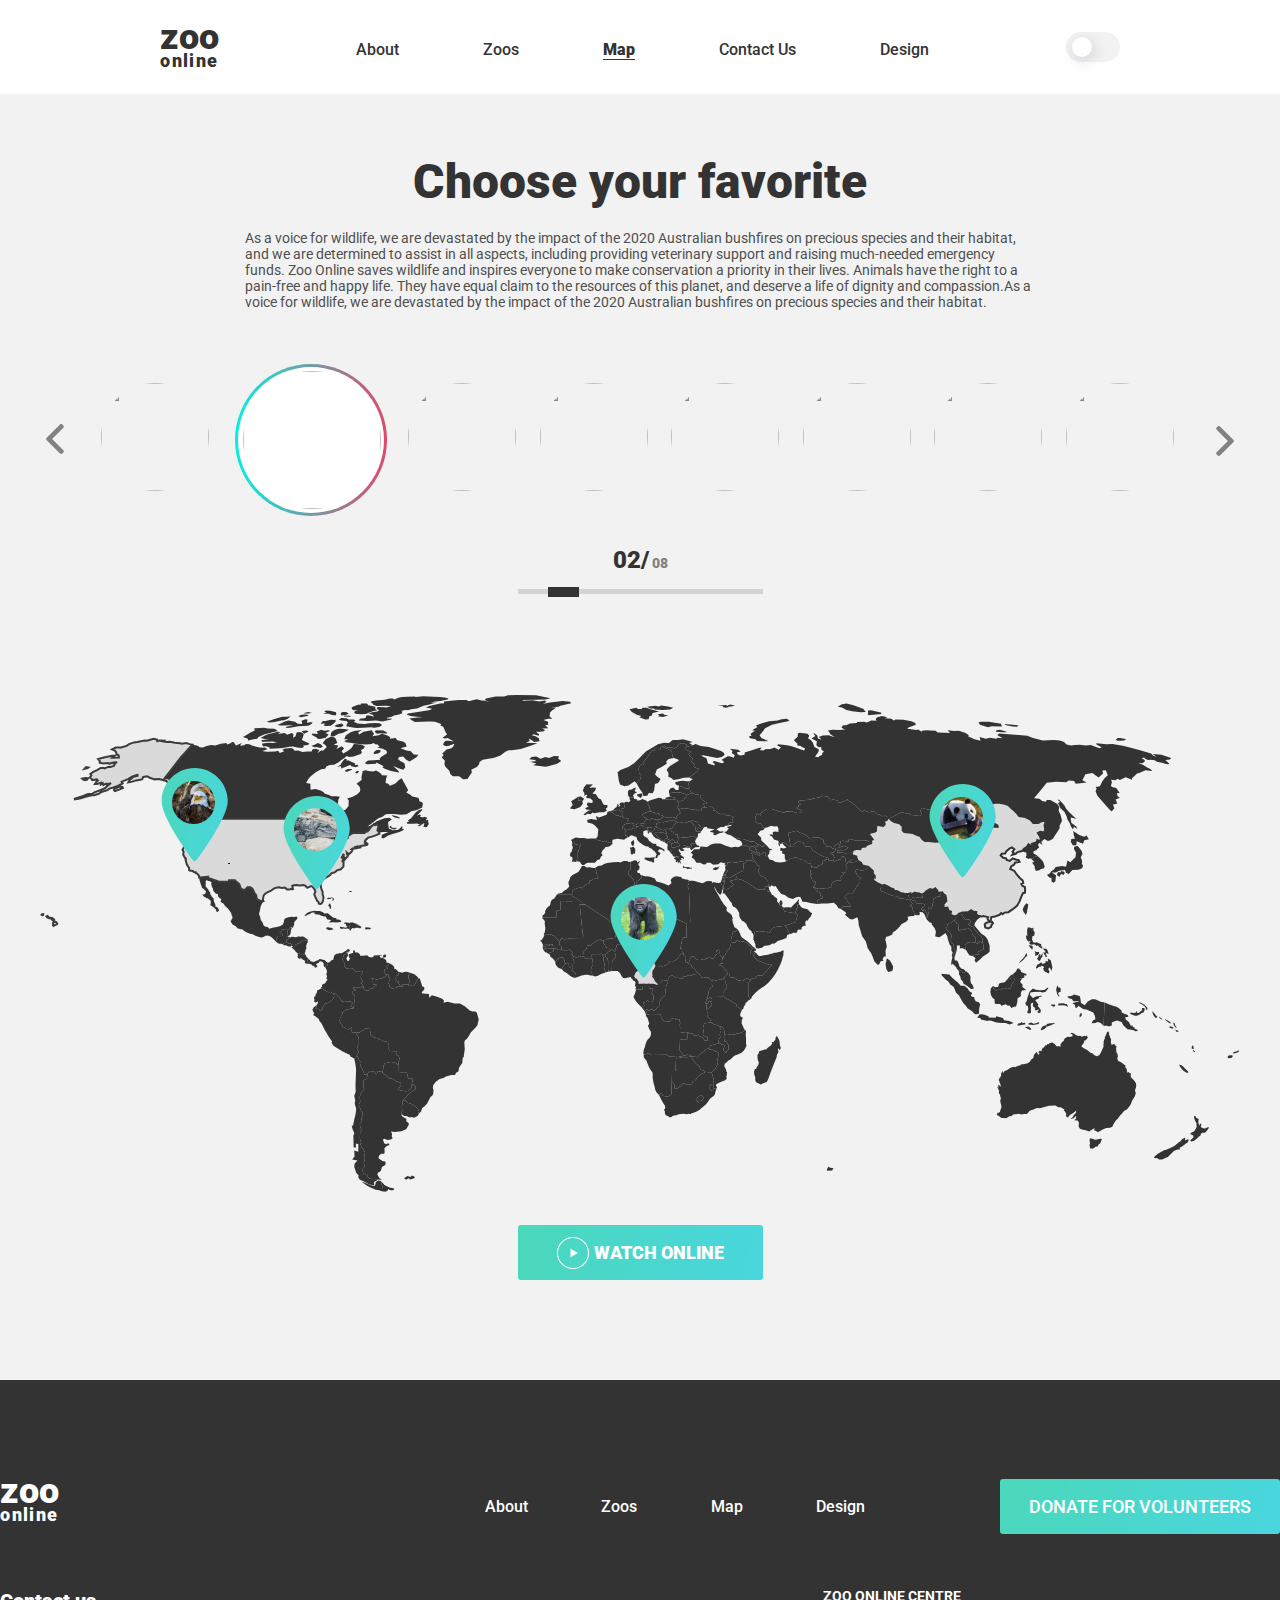
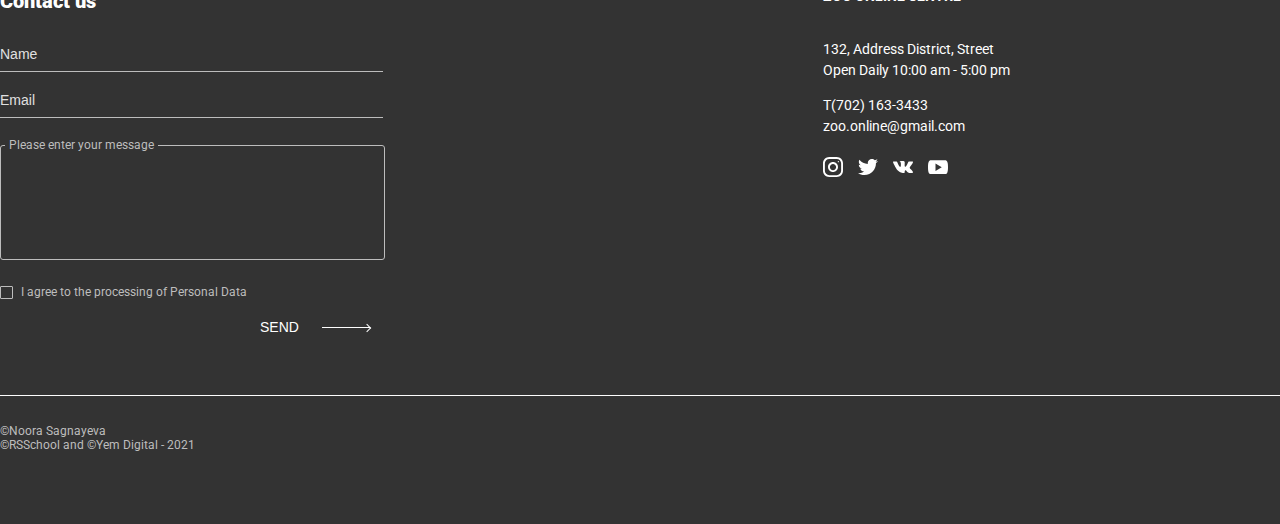
==== commit e0a6dd7f: "feat: start adaptive and remove bad code, prepare things to change machine" ====
--- a/online-zoo/pages/map/index.html
+++ b/online-zoo/pages/map/index.html
@@ -31,7 +31,11 @@
                 >
               </li>
               <li class="nav__item">
-                <a href="#" class="nav__link">zoos</a>
+                <a
+                  href="../../../online-zoo/pages/zoos/panda/index.html"
+                  class="nav__link"
+                  >zoos</a
+                >
               </li>
               <li class="nav__item">
                 <a
@@ -52,10 +56,19 @@
               </li>
             </ul>
           </nav>
-          <label class="switch">
-            <input type="checkbox" id="checkbox" class="checkbox" />
-            <span class="ch-slider round"></span>
-          </label>
+          <div class="burger-n-checkbox">
+            <label class="switch">
+              <input type="checkbox" id="checkbox" class="checkbox" />
+              <span class="ch-slider round"></span>
+            </label>
+            <div class="burger-button">
+              <div class="burger">
+                <span class="burger__item"></span>
+                <span class="burger__item"></span>
+                <span class="burger__item burger__item_short"></span>
+              </div>
+            </div>
+          </div>
         </div>
       </div>
     </header>
@@ -1118,7 +1131,10 @@
           </svg>
         </div>
         <div class="map__btn">
-          <a href="#" class="map__button">
+          <a
+            href="../../../online-zoo/pages/zoos/panda/index.html"
+            class="map__button"
+          >
             <img
               src="../../../online-zoo/assets/icons/btnicon.png"
               alt="play"
@@ -1140,16 +1156,32 @@
             <nav class="fnav">
               <ul class="fnav__ul">
                 <li class="fnav__item">
-                  <a href="#" class="fnav__link">about</a>
+                  <a
+                    href="../../../online-zoo/pages/landing/index.html"
+                    class="fnav__link"
+                    >about</a
+                  >
                 </li>
                 <li class="fnav__item">
-                  <a href="#" class="fnav__link">zoos</a>
+                  <a
+                    href="../../../online-zoo/pages/zoos/panda/index.html"
+                    class="fnav__link"
+                    >zoos</a
+                  >
                 </li>
                 <li class="fnav__item">
-                  <a href="#" class="fnav__link">map</a>
+                  <a
+                    href="../../../online-zoo/pages/map/index.html"
+                    class="fnav__link"
+                    >map</a
+                  >
                 </li>
                 <li class="fnav__item">
-                  <a href="#" class="fnav__link">design</a>
+                  <a
+                    href="https://www.figma.com/file/HKt5Nlx0jghQtJp6jW9q8F/zooApp"
+                    class="fnav__link"
+                    >design</a
+                  >
                 </li>
               </ul>
             </nav>
--- a/online-zoo/pages/map/style.css
+++ b/online-zoo/pages/map/style.css
@@ -26,13 +26,35 @@
   padding: 10rem 0;
 }
 
-body .header {
+@media (max-width: 1200px) {
+  .wrapper {
+    width: 100%;
+    max-width: 90rem;
+  }
+}
+
+@media (max-width: 1199px) and (min-width: 320px) {
+  .wrapper,
+  .wrapper-large {
+    width: 93.75%;
+    margin: 0 auto;
+  }
+}
+
+@media (max-width: 320px) {
+  .wrapper {
+    padding: 5rem 0;
+  }
+}
+
+/*====LIVE ICON MIXIN SHOULD BE RE-WRITED====*/
+.header {
   background-color: #ffffff;
   -webkit-box-shadow: 0px 4px 8px rgba(44, 101, 77, 0.08);
           box-shadow: 0px 4px 8px rgba(44, 101, 77, 0.08);
 }
 
-body .header__wrapper {
+.header__wrapper {
   display: -webkit-box;
   display: -ms-flexbox;
   display: flex;
@@ -42,9 +64,13 @@
   -webkit-box-pack: justify;
       -ms-flex-pack: justify;
           justify-content: space-between;
-}
-
-body .logo {
+  -webkit-box-orient: horizontal;
+  -webkit-box-direction: normal;
+      -ms-flex-direction: row;
+          flex-direction: row;
+}
+
+.logo {
   display: -webkit-box;
   display: -ms-flexbox;
   display: flex;
@@ -63,18 +89,20 @@
   text-decoration: none;
 }
 
-body .logo h1 {
-  display: none;
-}
-
-body .logo .logo-txt-1 {
+.logo h1 {
+  visibility: hidden;
+  position: absolute;
+  z-index: -1;
+}
+
+.logo .logo-txt-1 {
   font-weight: 900;
   font-size: 3.6rem;
   line-height: 4.2rem;
   color: #333333;
 }
 
-body .logo .logo-txt-2 {
+.logo .logo-txt-2 {
   font-weight: 900;
   font-size: 1.8rem;
   line-height: 2.1rem;
@@ -83,7 +111,7 @@
   margin-top: -0.8rem;
 }
 
-body .nav {
+.nav {
   display: -webkit-box;
   display: -ms-flexbox;
   display: flex;
@@ -93,11 +121,15 @@
   -webkit-box-pack: center;
       -ms-flex-pack: center;
           justify-content: center;
+  -webkit-box-orient: horizontal;
+  -webkit-box-direction: normal;
+      -ms-flex-direction: row;
+          flex-direction: row;
   width: 100%;
   max-width: 57.3rem;
 }
 
-body .nav .nav__ul {
+.nav__ul {
   width: 100%;
   max-width: 57.3rem;
   margin-top: 0.5rem;
@@ -112,11 +144,11 @@
           justify-content: space-between;
 }
 
-body .nav .nav__item {
+.nav__item {
   list-style: none;
 }
 
-body .nav .nav__link {
+.nav__link {
   text-decoration: none;
   font-weight: 500;
   font-size: 1.6rem;
@@ -125,15 +157,66 @@
   color: #333333;
 }
 
-body .nav .nav__link:hover {
+.nav__link:hover {
   font-weight: 900;
   border-bottom: 1px solid #333333;
 }
 
-body .nav .nav__link_active {
+.nav__link_active {
   font-weight: 900;
   border-bottom: 1px solid #333333;
   pointer-events: none;
+}
+
+.burger-button {
+  display: none;
+}
+
+.burger {
+  display: -webkit-box;
+  display: -ms-flexbox;
+  display: flex;
+  -webkit-box-align: end;
+      -ms-flex-align: end;
+          align-items: flex-end;
+  -webkit-box-pack: justify;
+      -ms-flex-pack: justify;
+          justify-content: space-between;
+  -webkit-box-orient: vertical;
+  -webkit-box-direction: normal;
+      -ms-flex-direction: column;
+          flex-direction: column;
+  height: 2.1rem;
+  outline: none;
+  border: none;
+  background: #ffffff;
+  margin-left: 3.4rem;
+}
+
+.burger__item {
+  width: 4rem;
+  height: 3px;
+  background: #333333;
+}
+
+.burger__item_short {
+  width: 3.3rem;
+}
+
+.burger-n-checkbox {
+  display: -webkit-box;
+  display: -ms-flexbox;
+  display: flex;
+  -webkit-box-align: center;
+      -ms-flex-align: center;
+          align-items: center;
+  -webkit-box-pack: justify;
+      -ms-flex-pack: justify;
+          justify-content: space-between;
+  -webkit-box-orient: horizontal;
+  -webkit-box-direction: normal;
+      -ms-flex-direction: row;
+          flex-direction: row;
 }
 
 body.dark .header {
@@ -152,6 +235,14 @@
 
 body.dark .nav__link_active {
   border-bottom: 1px solid #fefefe;
+}
+
+body.dark .burger {
+  background: #333333;
+}
+
+body.dark .burger__item {
+  background-color: #fefefe;
 }
 
 .switch {
@@ -213,6 +304,32 @@
   border-radius: 50%;
 }
 
+@media (max-width: 1600px) and (min-width: 1200px) {
+  .header__wrapper {
+    width: 75%;
+    margin: 0 auto;
+  }
+}
+
+@media (max-width: 1199px) and (min-width: 320px) {
+  .header__wrapper {
+    width: 93.75%;
+    margin: 0 auto;
+  }
+  .nav {
+    display: none;
+  }
+  .burger-button {
+    display: block;
+  }
+}
+
+@media (max-width: 320px) {
+  .burger {
+    margin-left: 2.4rem;
+  }
+}
+
 .favor {
   background: #f2f2f2;
 }
@@ -224,6 +341,13 @@
   color: #333333;
   text-align: center;
   margin-bottom: 2rem;
+}
+
+@media screen and (min-width: 320px) and (max-width: 639px) {
+  .favor__title {
+    font-size: 36px;
+    line-height: 42px;
+  }
 }
 
 .favor__description {
@@ -435,6 +559,7 @@
   cursor: pointer;
 }
 
+/*====MUST UNIFY SOME STYLES====*/
 .map {
   background: #f2f2f2;
 }
@@ -446,6 +571,13 @@
   color: #333333;
   text-align: center;
   margin-bottom: 6rem;
+}
+
+@media screen and (min-width: 320px) and (max-width: 639px) {
+  .map__title {
+    font-size: 36px;
+    line-height: 42px;
+  }
 }
 
 .map__btn {
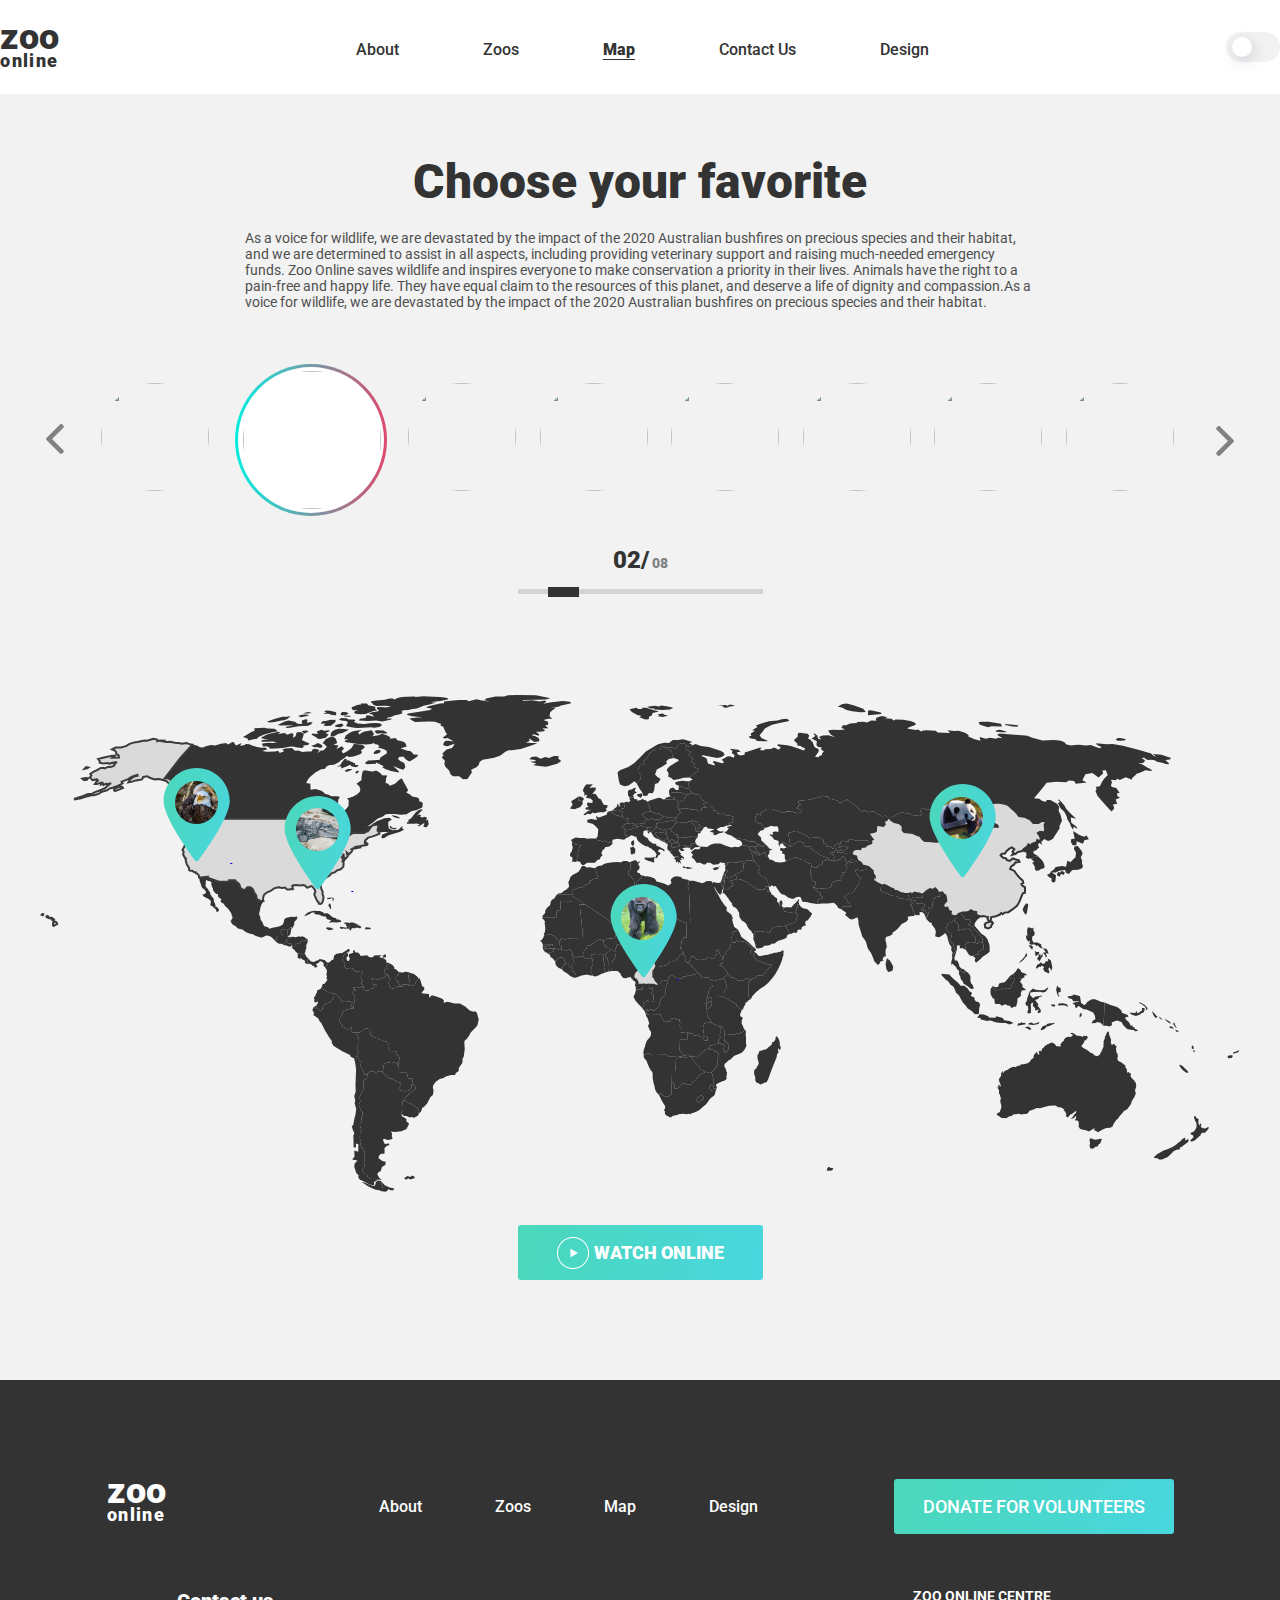
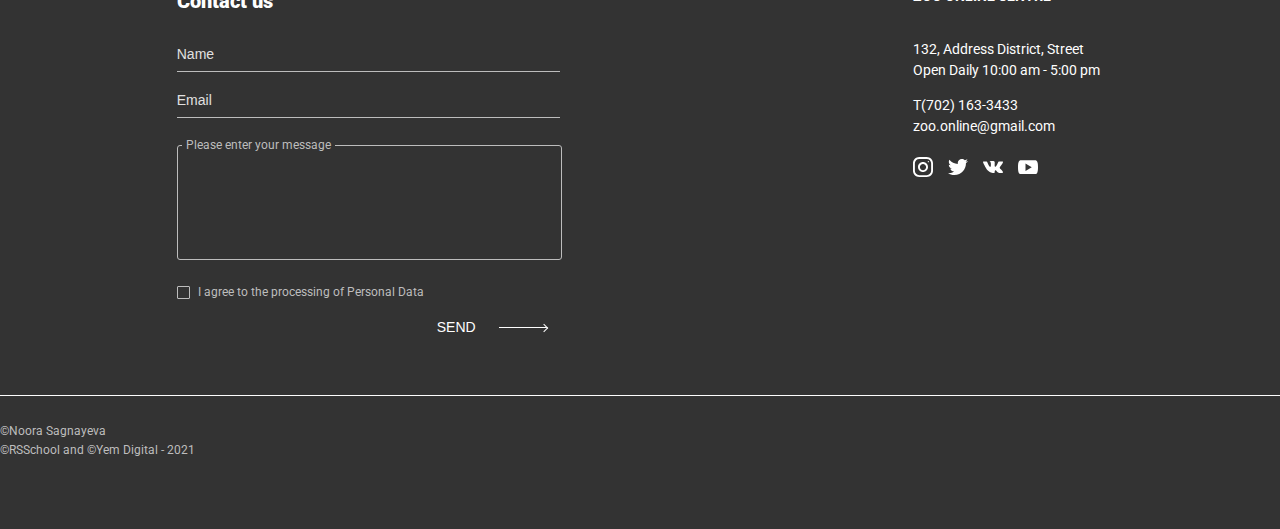
==== commit 3051d2a9: "feat: add adaplive for footer in other pages" ====
--- a/online-zoo/pages/map/index.html
+++ b/online-zoo/pages/map/index.html
@@ -1147,12 +1147,12 @@
     </section>
     <footer class="footer">
       <div class="wrapper-large footer__line">
-        <div class="footer__nav">
-          <a name="anchor" href="index.html" class="flogo">
-            <p class="flogo-txt-1">zoo</p>
-            <p class="flogo-txt-2">online</p>
+        <div class="footer__nav-1">
+          <a name="anchor" href="./index.html" class="footer__logo">
+            <p class="footer__logo-text">zoo</p>
+            <p class="footer__logo-text-small">online</p>
           </a>
-          <div class="footer__nav-tem">
+          <div class="footer__nav-block">
             <nav class="fnav">
               <ul class="fnav__ul">
                 <li class="fnav__item">
@@ -1186,18 +1186,18 @@
               </ul>
             </nav>
             <div class="footer__btn">
-              <a href="#" class="footer__button donate"
+              <a href="#" class="footer__button footer__button_first"
                 >donate for volunteers</a
               >
             </div>
           </div>
         </div>
-        <div class="footer__nav_2">
+        <div class="footer__nav-2">
           <div class="footer__form">
             <h3 class="footer__title">Contact us</h3>
             <form action="#" class="form">
               <input
-                class="name"
+                class="form__name"
                 type="text"
                 name="text"
                 id="text"
@@ -1205,14 +1205,14 @@
                 required
               />
               <input
-                class="email"
+                class="form__email"
                 type="email"
                 name="email"
                 id="email"
                 placeholder="Email"
                 required
               />
-              <fieldset class="textarea">
+              <fieldset class="form__textarea">
                 <legend>Please enter your message</legend>
                 <textarea
                   name="message"
@@ -1221,20 +1221,20 @@
                   required
                 ></textarea>
               </fieldset>
-              <div class="agreement">
+              <div class="form__agreement">
                 <input type="checkbox" name="agree" id="agreement" required />
                 <label class="agreement-label" for="agreement">
                   I agree to the processing of Personal Data</label
                 >
               </div>
-              <button type="submit" class="submit">
+              <button type="submit" class="form__submit">
                 send <span class="line"><span class="line__arrow"></span></span>
               </button>
             </form>
           </div>
           <div class="footer__address">
-            <p class="address-title">ZOO Online Centre</p>
-            <address>
+            <p class="address__title">ZOO Online Centre</p>
+            <address class="address">
               132, Address District, Street Open Daily 10:00 am - 5:00 pm
               <div class="address__link">
                 <a href="tel:7021633433"><span>T</span>(702) 163-3433</a>
@@ -1246,7 +1246,7 @@
                 <li class="fsocial__item">
                   <a
                     href="https://www.instagram.com/"
-                    class="fsocial__link social__link_instagram"
+                    class="social__link social__link_instagram"
                   ></a>
                 </li>
                 <li class="fsocial__item">
@@ -1269,13 +1269,18 @@
                 </li>
               </ul>
             </div>
+            <div class="footer__btn">
+              <a href="#" class="footer__button footer__button_second"
+                >donate for volunteers</a
+              >
+            </div>
           </div>
         </div>
       </div>
       <div class="wrapper-large">
-        <div class="copyright-block">
-          <p class="copyright">©Noora Sagnayeva</p>
-          <p class="copyright">©RSSchool and ©Yem Digital - 2021</p>
+        <div class="copyright">
+          <p class="copyright__text">©Noora Sagnayeva</p>
+          <p class="copyright__text">©RSSchool and ©Yem Digital - 2021</p>
         </div>
       </div>
     </footer>
--- a/online-zoo/pages/map/style.css
+++ b/online-zoo/pages/map/style.css
@@ -27,7 +27,8 @@
 }
 
 @media (max-width: 1200px) {
-  .wrapper {
+  .wrapper,
+  .wrapper-large {
     width: 100%;
     max-width: 90rem;
   }
@@ -41,7 +42,7 @@
   }
 }
 
-@media (max-width: 320px) {
+@media (width: 320px) {
   .wrapper {
     padding: 5rem 0;
   }
@@ -304,17 +305,9 @@
   border-radius: 50%;
 }
 
-@media (max-width: 1600px) and (min-width: 1200px) {
-  .header__wrapper {
-    width: 75%;
-    margin: 0 auto;
-  }
-}
-
 @media (max-width: 1199px) and (min-width: 320px) {
   .header__wrapper {
-    width: 93.75%;
-    margin: 0 auto;
+    width: 100%;
   }
   .nav {
     display: none;
@@ -657,12 +650,12 @@
 
 .map__points_eagle {
   top: 7.4rem;
-  left: 12.1rem;
+  left: 45%;
 }
 
 .map__points_alligator {
   top: 10.16rem;
-  left: 17.35rem;
+  left: 64%;
 }
 
 .map__points_gorilla {
@@ -749,11 +742,31 @@
   margin: 0.5rem;
 }
 
+@media (width: 640px) {
+  .map__title {
+    margin-bottom: 5rem;
+  }
+  .wrapper {
+    padding-bottom: 8rem;
+  }
+}
+
+@media (max-width: 639px) and (min-width: 320px) {
+  .map__img svg {
+    display: none;
+  }
+}
+
 .footer {
   background: #333333;
-}
-
-.footer__nav {
+  /*=2 MAIN BLOCKS STYLES=*/
+  /*=FOOTER BUTTON=*/
+  /*=FOOTER BORDER BOTTOM=*/
+  /*=FOOTER LOGO=*/
+  /*=FOOTER NAV MAIN STYLES =*/
+}
+
+.footer__nav-1 {
   display: -webkit-box;
   display: -ms-flexbox;
   display: flex;
@@ -764,6 +777,18 @@
       -ms-flex-pack: justify;
           justify-content: space-between;
   padding-top: 8rem;
+}
+
+.footer__nav-2 {
+  display: -webkit-box;
+  display: -ms-flexbox;
+  display: flex;
+  -webkit-box-align: start;
+      -ms-flex-align: start;
+          align-items: flex-start;
+  -webkit-box-pack: justify;
+      -ms-flex-pack: justify;
+          justify-content: space-between;
 }
 
 .footer__btn {
@@ -801,6 +826,9 @@
   -webkit-box-pack: center;
       -ms-flex-pack: center;
           justify-content: center;
+  font-weight: 500;
+  font-size: 18px;
+  line-height: 21px;
 }
 
 .footer__button .play-icon {
@@ -822,22 +850,22 @@
           box-shadow: inset 0px 0px 15px rgba(0, 0, 0, 0.25);
 }
 
-.footer__nav-tem {
-  display: -webkit-box;
-  display: -ms-flexbox;
-  display: flex;
-  -webkit-box-align: center;
-      -ms-flex-align: center;
-          align-items: center;
-  -webkit-box-pack: justify;
-      -ms-flex-pack: justify;
-          justify-content: space-between;
-  width: 100%;
-  max-width: 79.5rem;
-  margin-top: 0.4rem;
-}
-
-.flogo {
+.footer__button_first {
+  display: -webkit-box;
+  display: -ms-flexbox;
+  display: flex;
+}
+
+.footer__button_second {
+  margin-top: 4rem;
+  display: none;
+}
+
+.footer__line {
+  border-bottom: 0.5px solid #fefefe;
+}
+
+.footer__logo {
   display: -webkit-box;
   display: -ms-flexbox;
   display: flex;
@@ -856,14 +884,14 @@
   text-decoration: none;
 }
 
-.flogo .flogo-txt-1 {
+.footer__logo-text {
   font-weight: 900;
   font-size: 3.6rem;
   line-height: 4.2rem;
   color: #fefefe;
 }
 
-.flogo .flogo-txt-2 {
+.footer__logo-text-small {
   font-weight: 900;
   font-size: 1.8rem;
   line-height: 2.1rem;
@@ -872,12 +900,7 @@
   margin-top: -0.8rem;
 }
 
-.fnav {
-  width: 100%;
-  max-width: 38rem;
-}
-
-.fnav__ul {
+.footer__nav-block {
   display: -webkit-box;
   display: -ms-flexbox;
   display: flex;
@@ -887,28 +910,11 @@
   -webkit-box-pack: justify;
       -ms-flex-pack: justify;
           justify-content: space-between;
-}
-
-.fnav__item {
-  list-style: none;
-}
-
-.fnav__link {
-  font-weight: 500;
-  font-size: 16px;
-  line-height: 19px;
-  text-decoration: none;
-  text-transform: capitalize;
-  color: #fefefe;
-}
-
-.donate {
-  font-weight: 500;
-  font-size: 18px;
-  line-height: 21px;
-}
-
-/*===========FORM===========*/
+  width: 100%;
+  max-width: 79.5rem;
+  margin-top: 0.4rem;
+}
+
 .footer__title {
   font-weight: 900;
   font-size: 2rem;
@@ -930,6 +936,42 @@
   margin-top: 4.2rem;
 }
 
+.footer__address {
+  margin-right: 60rem;
+}
+
+/*=FOOTER NAV MAIN STYLES=*/
+.fnav {
+  width: 100%;
+  max-width: 38rem;
+}
+
+.fnav__ul {
+  display: -webkit-box;
+  display: -ms-flexbox;
+  display: flex;
+  -webkit-box-align: center;
+      -ms-flex-align: center;
+          align-items: center;
+  -webkit-box-pack: justify;
+      -ms-flex-pack: justify;
+          justify-content: space-between;
+}
+
+.fnav__item {
+  list-style: none;
+}
+
+.fnav__link {
+  font-weight: 500;
+  font-size: 16px;
+  line-height: 19px;
+  text-decoration: none;
+  text-transform: capitalize;
+  color: #fefefe;
+}
+
+/*===========FORM===========*/
 .form {
   display: -webkit-box;
   display: -ms-flexbox;
@@ -942,8 +984,7 @@
   max-width: 38.3rem;
 }
 
-.name,
-.email {
+.form__name, .form__email {
   outline: none;
   border: none;
   height: 3.6rem;
@@ -955,96 +996,11 @@
   color: #e0e0e0;
 }
 
-.email {
+.form__email {
   margin-bottom: 2rem;
 }
 
-input::-webkit-input-placeholder {
-  font-size: 14px;
-  line-height: 16px;
-  color: #e0e0e0;
-  margin-top: -1rem;
-}
-
-input:-ms-input-placeholder {
-  font-size: 14px;
-  line-height: 16px;
-  color: #e0e0e0;
-  margin-top: -1rem;
-}
-
-input::-ms-input-placeholder {
-  font-size: 14px;
-  line-height: 16px;
-  color: #e0e0e0;
-  margin-top: -1rem;
-}
-
-input::placeholder {
-  font-size: 14px;
-  line-height: 16px;
-  color: #e0e0e0;
-  margin-top: -1rem;
-}
-
-fieldset {
-  border: 1px solid #bdbdbd;
-  -webkit-box-sizing: border-box;
-          box-sizing: border-box;
-  border-radius: 3px;
-  margin-bottom: 2.5rem;
-}
-
-legend {
-  font-weight: normal;
-  font-size: 12px;
-  line-height: 14px;
-  color: #bdbdbd;
-  margin-left: 0.4rem;
-  padding: 0 4px;
-}
-
-textarea {
-  width: 383px;
-  height: 105px;
-  border: none;
-  outline: none;
-  background: #333333;
-  font-size: 14px;
-  line-height: 16px;
-  color: #e0e0e0;
-  resize: none;
-}
-
-input[type="checkbox"] {
-  display: none;
-}
-
-.agreement-label::before {
-  content: "";
-  display: inline-block;
-  vertical-align: middle;
-  width: 13px;
-  height: 13px;
-  border: 1px solid #bdbdbd;
-  -webkit-box-sizing: border-box;
-          box-sizing: border-box;
-  border-radius: 1px;
-  margin-right: 0.5rem;
-}
-
-input:checked + .agreement-label::before {
-  background: #bdbdbd;
-}
-
-.agreement-label {
-  font-size: 12px;
-  line-height: 14px;
-  color: #bdbdbd;
-  vertical-align: middle;
-}
-
-.submit {
+.form__submit {
   outline: none;
   border: none;
   text-transform: uppercase;
@@ -1069,13 +1025,98 @@
           justify-content: space-between;
 }
 
-.submit .line {
+input::-webkit-input-placeholder {
+  font-size: 14px;
+  line-height: 16px;
+  color: #e0e0e0;
+  margin-top: -1rem;
+}
+
+input:-ms-input-placeholder {
+  font-size: 14px;
+  line-height: 16px;
+  color: #e0e0e0;
+  margin-top: -1rem;
+}
+
+input::-ms-input-placeholder {
+  font-size: 14px;
+  line-height: 16px;
+  color: #e0e0e0;
+  margin-top: -1rem;
+}
+
+input::placeholder {
+  font-size: 14px;
+  line-height: 16px;
+  color: #e0e0e0;
+  margin-top: -1rem;
+}
+
+fieldset {
+  border: 1px solid #bdbdbd;
+  -webkit-box-sizing: border-box;
+          box-sizing: border-box;
+  border-radius: 3px;
+  margin-bottom: 2.5rem;
+}
+
+legend {
+  font-weight: normal;
+  font-size: 12px;
+  line-height: 14px;
+  color: #bdbdbd;
+  margin-left: 0.4rem;
+  padding: 0 4px;
+}
+
+textarea {
+  width: 383px;
+  height: 105px;
+  border: none;
+  outline: none;
+  background: #333333;
+  font-size: 14px;
+  line-height: 16px;
+  color: #e0e0e0;
+  resize: none;
+}
+
+input[type="checkbox"] {
+  display: none;
+}
+
+input:checked + .agreement-label::before {
+  background: #bdbdbd;
+}
+
+.agreement-label::before {
+  content: "";
+  display: inline-block;
+  vertical-align: middle;
+  width: 13px;
+  height: 13px;
+  border: 1px solid #bdbdbd;
+  -webkit-box-sizing: border-box;
+          box-sizing: border-box;
+  border-radius: 1px;
+  margin-right: 0.5rem;
+}
+
+.agreement-label {
+  font-size: 12px;
+  line-height: 14px;
+  color: #bdbdbd;
+  vertical-align: middle;
+}
+
+.line {
   width: 4.8rem;
   height: 1px;
   background: #fefefe;
 }
 
-.submit .line__arrow {
+.line__arrow {
   display: block;
   width: 0.6rem;
   height: 0.6rem;
@@ -1087,17 +1128,17 @@
   margin-top: -2px;
 }
 
-.footer__nav_2 {
-  display: -webkit-box;
-  display: -ms-flexbox;
-  display: flex;
-}
-
-.footer__address {
-  margin-left: 44rem;
-}
-
-.address-title {
+/* ADDRESS MAIN STYLES */
+.address {
+  font-weight: normal;
+  font-size: 14px;
+  line-height: 21px;
+  color: #fefefe;
+  font-style: normal;
+  width: 19rem;
+}
+
+.address__title {
   font-weight: bold;
   font-size: 14px;
   line-height: 16px;
@@ -1107,15 +1148,6 @@
   margin-top: 4rem;
 }
 
-address {
-  font-weight: normal;
-  font-size: 14px;
-  line-height: 21px;
-  color: #fefefe;
-  font-style: normal;
-  width: 19rem;
-}
-
 .address__link {
   margin-top: 1.4rem;
 }
@@ -1125,6 +1157,7 @@
   color: #fefefe;
 }
 
+/* SOCIAL LINK ITEMS */
 .fsocial__ul {
   display: -webkit-box;
   display: -ms-flexbox;
@@ -1135,70 +1168,263 @@
   margin-top: 2rem;
 }
 
-.fsocial__ul .fsocial__item {
+.fsocial__item {
   list-style: none;
 }
 
-.fsocial__ul .fsocial__item:not(:last-child) {
+.fsocial__item:not(:last-child) {
   margin-right: 1.5rem;
 }
 
-.fsocial__ul .social__link_instagram {
+.social__link {
   width: 2rem;
-  height: 2rem;
   background-color: #ffffff;
   display: block;
+  -webkit-mask-repeat: no-repeat;
+          mask-repeat: no-repeat;
+}
+
+.social__link_instagram {
+  height: 2rem;
   -webkit-mask-image: url(../../../online-zoo/assets/icons/instagram.svg);
           mask-image: url(../../../online-zoo/assets/icons/instagram.svg);
-  -webkit-mask-repeat: no-repeat;
-          mask-repeat: no-repeat;
-}
-
-.fsocial__ul .social__link_twitter {
-  width: 2rem;
+}
+
+.social__link_twitter {
   height: 16.25px;
-  background-color: #ffffff;
-  display: block;
   -webkit-mask-image: url(../../../online-zoo/assets/icons/twitter.svg);
           mask-image: url(../../../online-zoo/assets/icons/twitter.svg);
-  -webkit-mask-repeat: no-repeat;
-          mask-repeat: no-repeat;
-}
-
-.fsocial__ul .social__link_youtube {
-  width: 2rem;
+}
+
+.social__link_youtube {
   height: 13.75px;
-  background-color: #ffffff;
-  display: block;
   -webkit-mask-image: url(../../../online-zoo/assets/icons/youtube.svg);
           mask-image: url(../../../online-zoo/assets/icons/youtube.svg);
-  -webkit-mask-repeat: no-repeat;
-          mask-repeat: no-repeat;
-}
-
-.fsocial__ul .social__link_vk {
-  width: 2rem;
+}
+
+.social__link_vk {
   height: 11.41px;
-  background-color: #ffffff;
-  display: block;
   -webkit-mask-image: url(../../../online-zoo/assets/icons/vk.svg);
           mask-image: url(../../../online-zoo/assets/icons/vk.svg);
-  -webkit-mask-repeat: no-repeat;
-          mask-repeat: no-repeat;
-}
-
-.footer__line {
-  border-bottom: 0.5px solid #fefefe;
-}
-
-.copyright-block {
+}
+
+/* UNDER FOOTER COPYRIGHTS */
+.copyright {
   margin-top: 2.8rem;
   padding-bottom: 7.2rem;
 }
 
-.copyright {
+.copyright__text {
   font-size: 12px;
   line-height: 14px;
   color: #bdbdbd;
 }
+
+.copyright__text:first-child {
+  padding-bottom: 0.5rem;
+}
+
+/*===== ADAPTIVE =====*/
+@media (max-width: 1600px) and (min-width: 1201px) {
+  .footer {
+    /*=2 MAIN BLOCKS STYLES=*/
+  }
+  .footer__nav-1 {
+    -ms-flex-pack: distribute;
+        justify-content: space-around;
+  }
+  .footer__nav-2 {
+    -ms-flex-pack: distribute;
+        justify-content: space-around;
+  }
+  .footer__address {
+    margin-right: 0rem;
+  }
+}
+
+@media (max-width: 1200px) and (min-width: 940px) {
+  .footer__address {
+    margin-right: 16.4rem;
+  }
+  .footer__nav-1, .footer__nav-2 {
+    -webkit-box-pack: justify;
+        -ms-flex-pack: justify;
+            justify-content: space-between;
+    width: 100%;
+    max-width: 90rem;
+    margin: 0 auto;
+  }
+  .footer__button_first {
+    display: none;
+  }
+  .footer__button_second {
+    display: -webkit-box;
+    display: -ms-flexbox;
+    display: flex;
+  }
+  .footer__nav-block {
+    width: 100%;
+    max-width: 38rem;
+    margin-right: 6rem;
+    margin-top: 0;
+  }
+  .address__title {
+    margin-top: 3rem;
+  }
+}
+
+@media (max-width: 939px) and (min-width: 640px) {
+  .footer__address {
+    margin-right: 0rem;
+    margin-bottom: 7rem;
+  }
+  .footer__nav-1 {
+    display: -webkit-box;
+    display: -ms-flexbox;
+    display: flex;
+    -webkit-box-align: start;
+        -ms-flex-align: start;
+            align-items: start;
+    -webkit-box-pack: justify;
+        -ms-flex-pack: justify;
+            justify-content: space-between;
+    -webkit-box-orient: vertical;
+    -webkit-box-direction: normal;
+        -ms-flex-direction: column;
+            flex-direction: column;
+  }
+  .footer__nav-2 {
+    -webkit-box-pack: justify;
+        -ms-flex-pack: justify;
+            justify-content: space-between;
+    -webkit-box-orient: vertical;
+    -webkit-box-direction: normal;
+        -ms-flex-direction: column;
+            flex-direction: column;
+  }
+  .footer__nav-block {
+    margin-top: 0;
+  }
+  .footer__btn {
+    position: absolute;
+    margin-top: -17rem;
+    margin-left: 32rem;
+  }
+  .footer__form {
+    margin-top: 2.6rem;
+  }
+  .fnav .fnav__ul {
+    -webkit-box-orient: vertical;
+    -webkit-box-direction: normal;
+        -ms-flex-direction: column;
+            flex-direction: column;
+    -webkit-box-align: start;
+        -ms-flex-align: start;
+            align-items: start;
+    -webkit-box-pack: justify;
+        -ms-flex-pack: justify;
+            justify-content: space-between;
+    height: 9.1rem;
+    margin-top: 1rem;
+  }
+  .address__title {
+    margin-top: 1rem;
+  }
+}
+
+@media (max-width: 639px) and (min-width: 320px) {
+  .footer__address {
+    margin-right: 0rem;
+    width: 100%;
+  }
+  .footer__btn {
+    width: 100%;
+    display: -webkit-box;
+    display: -ms-flexbox;
+    display: flex;
+    -webkit-box-pack: center;
+        -ms-flex-pack: center;
+            justify-content: center;
+    margin-bottom: 8rem;
+  }
+  .footer__form {
+    width: 100%;
+    max-width: 30rem;
+    margin-top: 2.2rem;
+  }
+  .footer__nav-1 {
+    display: -webkit-box;
+    display: -ms-flexbox;
+    display: flex;
+    -webkit-box-align: start;
+        -ms-flex-align: start;
+            align-items: start;
+    -webkit-box-pack: justify;
+        -ms-flex-pack: justify;
+            justify-content: space-between;
+    -webkit-box-orient: vertical;
+    -webkit-box-direction: normal;
+        -ms-flex-direction: column;
+            flex-direction: column;
+    padding-top: 5rem;
+  }
+  .footer__logo {
+    margin-top: 0;
+  }
+  .footer__nav-2 {
+    -webkit-box-pack: justify;
+        -ms-flex-pack: justify;
+            justify-content: space-between;
+    -webkit-box-orient: vertical;
+    -webkit-box-direction: normal;
+        -ms-flex-direction: column;
+            flex-direction: column;
+  }
+  .footer__button_first {
+    display: none;
+  }
+  .footer__button_second {
+    display: -webkit-box;
+    display: -ms-flexbox;
+    display: flex;
+  }
+  .fnav .fnav__ul {
+    -webkit-box-orient: vertical;
+    -webkit-box-direction: normal;
+        -ms-flex-direction: column;
+            flex-direction: column;
+    -webkit-box-align: start;
+        -ms-flex-align: start;
+            align-items: start;
+    -webkit-box-pack: justify;
+        -ms-flex-pack: justify;
+            justify-content: space-between;
+    height: 9.1rem;
+    margin-top: 1rem;
+  }
+  .form {
+    width: 100%;
+    max-width: 30rem;
+  }
+  .form__name, .form__email {
+    height: 3.6rem;
+    margin-bottom: 1rem;
+  }
+  .form__email {
+    margin-bottom: 2rem;
+  }
+  .form__submit {
+    margin-bottom: 4rem;
+    margin-top: 2rem;
+    max-width: 11rem;
+    margin-left: 20rem;
+  }
+  textarea {
+    width: 30rem;
+    height: 10.5rem;
+  }
+  .address__title {
+    margin-top: 1rem;
+  }
+}
 /*# sourceMappingURL=style.css.map */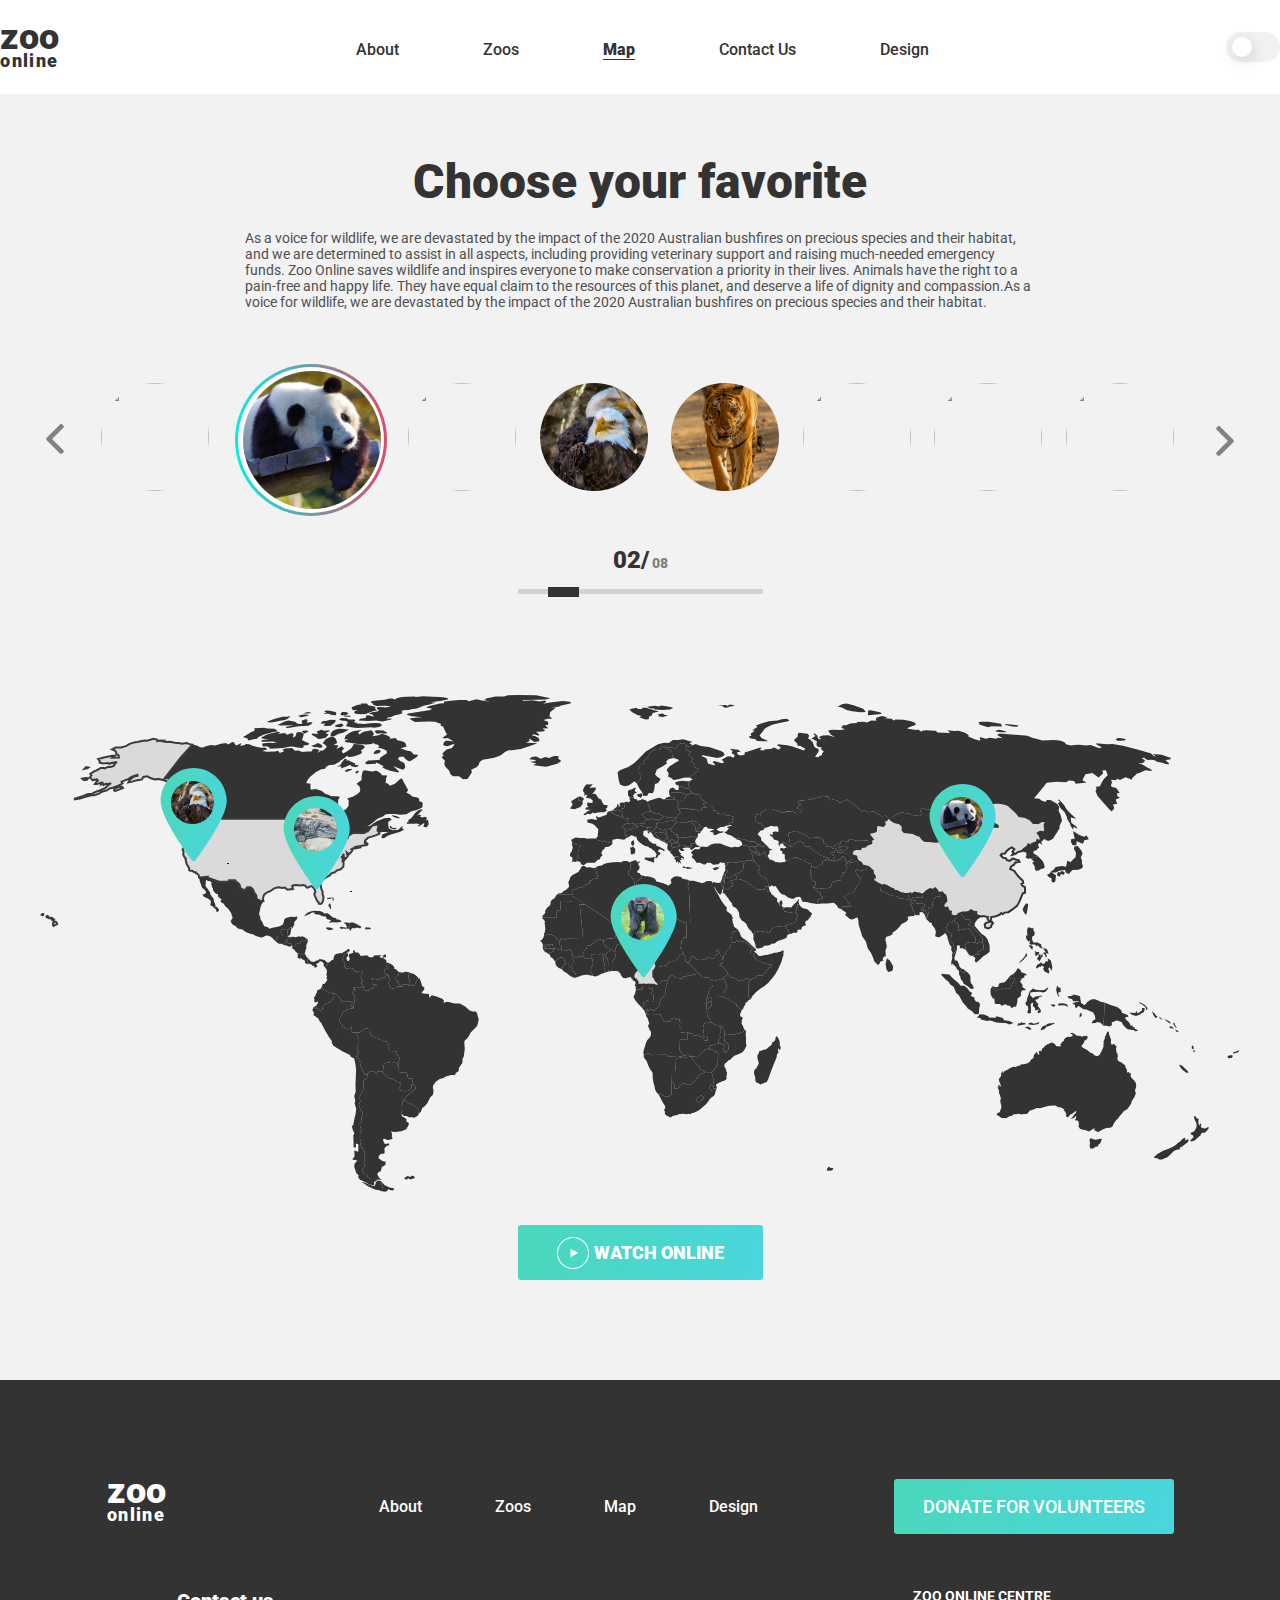
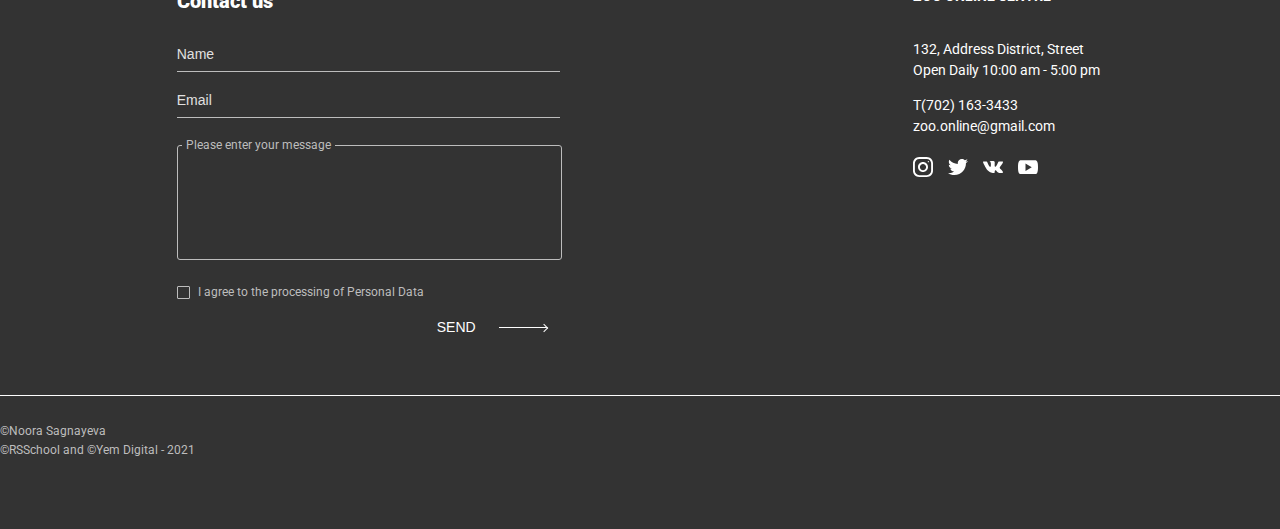
==== commit b326099e: "feat: add a lot of things last of them is popup" ====
--- a/online-zoo/pages/map/index.html
+++ b/online-zoo/pages/map/index.html
@@ -10,9 +10,10 @@
       rel="stylesheet"
     />
     <link rel="stylesheet" href="style.css" />
+    <script src="../../js/darkmode.js" defer></script>
     <title>Document</title>
   </head>
-  <body>
+  <body class="light">
     <header class="header">
       <div class="wrapper-large">
         <div class="header__wrapper">
@@ -94,15 +95,11 @@
             </a>
             <div class="fslider__content">
               <div class="fslider__item">
-                <form
-                  action="https://#"
-                  target="_blank"
-                  class="button__form_not"
-                >
+                <form class="button__form_not">
                   <button class="button_not">
                     <img
                       class="button__img_not"
-                      src="https://s3-alpha-sig.figma.com/img/8194/32a3/a243211675e140db869d5a24498d4a60?Expires=1618790400&Signature=gn2yDtFs4JP4BhlPIx4xEH4056S1rlnIbiWaCe~xzF0dyoFOWndAmHHZ1~ybcqBnP62B9a~74UzTWZAvXbi4tvk~b8tjYklXO5u7cH~7BrqeO3lScqB9ehioJXnhWNxtvF~eQezBpxzu6cZ5nY2wJ-h39g9VVoKek25cMKLsld4NOuH54TcwWwv8EU2TgWQge3A-qyEAXYcuyzNcckgZ1SXa76osEaStiSEJ19jH2yAi2kE~0QpJRXLRiGbIcjWCIPxx9zqZDjuOizJJtOvkL9NJp4Nvh4TjsfGASth0NJ5mWwum8Vb-L1W7PTvsBuq6uy4EXM15isaGLlYYSFfQpQ__&Key-Pair-Id=APKAINTVSUGEWH5XD5UA"
+                      src="../../../online-zoo/assets/images/gorilla.jpg"
                       alt=""
                     />
                   </button>
@@ -113,7 +110,7 @@
                   <button class="button">
                     <img
                       class="button__img"
-                      src="https://s3-alpha-sig.figma.com/img/9298/25a7/cb317100ac6dcdf51e1e62cf933ac0eb?Expires=1618185600&Signature=U~k0vynAA4WkfoCWkCr7Ta9ROo~[base64]~Dw__&Key-Pair-Id=APKAINTVSUGEWH5XD5UA"
+                      src="../../../online-zoo/assets/images/panda.jpg"
                       alt=""
                     />
                   </button>
@@ -128,7 +125,7 @@
                   <button class="button_not">
                     <img
                       class="button__img_not"
-                      src="https://s3-alpha-sig.figma.com/img/a467/d21d/3942eb9c04b589ae4ac26b1b2ba4d976?Expires=1618790400&Signature=gpTqKuqF~0f-58tUj~Z~rIhvt~[base64]~fg28iPJoq2afV3B6~P1vv9wiAnCnTNTu3Pr15Uo4d87NhLZxVUGSBflQkQ__&Key-Pair-Id=APKAINTVSUGEWH5XD5UA"
+                      src="../../../online-zoo/assets/images/alligator.jpg"
                       alt=""
                     />
                   </button>
@@ -143,7 +140,7 @@
                   <button class="button_not">
                     <img
                       class="button__img_not"
-                      src="https://s3-alpha-sig.figma.com/img/509f/58b7/c88604bb9fb3bd007b146c95cf1bfa2e?Expires=1618790400&Signature=Exk35Mh30XMv4SIMF-Ocy4phUhGe0fMz9AiuFuoRT14GLyJ9iVRdmfyWPfi8Eye8KeCz~L0NHrrdouIQEQUsv4IVeN9-7PK8lBgeUziJTWaWb3DGV9Uf8xW~wG7-IVmV2hO4nBcewRoDIZvclpH9Tk9crA33rysj~X8S2Ob6fWQ56Lo9CpkNNPEFGo1QqJaA4d3oJ6ObbePJ73UWHY~BVRMVoWWvyQfVtNe9j~KHY~OQBICna8SI4A~I0fKs7jHhU8RISUR1Td-mqfkOZHY15beI5YA5IcX5~C4i5j8LXOIp9j6jkMi0Jp2PAMaJ4r3aeGGv1VA9FBYVf03XIx5dhg__&Key-Pair-Id=APKAINTVSUGEWH5XD5UA"
+                      src="../../../online-zoo/assets/images/eagle1.jpg"
                       alt=""
                     />
                   </button>
@@ -158,7 +155,7 @@
                   <button class="button_not">
                     <img
                       class="button__img_not"
-                      src="https://s3-alpha-sig.figma.com/img/4f3c/0279/18593df064323344893c0e7ae0a98552?Expires=1618790400&Signature=CjbBE2wJDN9-dZPefL8r46w1p17L46giGWZ7izsU7J1zfUH5DuwbMZ0MWBoM8TenaUfTiZp-gwCOU8MSupMrsoMptp06EouIrtb9J98RrruecLq6bh0YNKNU~M1JihlVgPETQbOTvsp6ID9lmpr5EQ1MODDaKGgsoTHFFgnnYcDomk3slG2VZvm7aLXNwd9-TCWNf~OveVHbWiKkp3TJ~TglYrZ5JSztg8vA7Gz-Qv4gvacno3fLZ14bFXIh1rMvUxLRCE-u6uqOUjEfxIES9dN32nkT0g8nV01Bj~IhwK5aGC9upJyovRpKgNHcOhmPIMXvxvXE1K5SRBbW-LwnpQ__&Key-Pair-Id=APKAINTVSUGEWH5XD5UA"
+                      src="../../../online-zoo/assets/images/tiger.jpg"
                       alt=""
                     />
                   </button>
@@ -173,7 +170,7 @@
                   <button class="button_not">
                     <img
                       class="button__img_not"
-                      src="https://s3-alpha-sig.figma.com/img/fcb7/b955/11cfbbc15d46f33b304c932bf492f034?Expires=1618790400&Signature=Kx8SYJaMZzVBrb~xRNWf9qzhnii6mbn1SaR1PUl7RLuoOFqaWvbTJDLhROSTxv0ipTXUrG9Imf6nZKMn0KXdnzZGaVSueEfuJj1RnhBvuwgmePvVUg-~i36~z3iFGVgpG7tu44IIjl8hpDuLgpLMbkWzjhGTbovkXewgEi7EmnUmG3fWs-KSISGUzBDvn8QsZTCafcaPbTFZzAfWaaQETa2lshWIvZsVrmS1VaHbLxOO~94OSj8HGGuXdlMZezJ77VcHtDHfYT8WG9MxnWGGg-qx9AsNi-S1w43l1elIMV49qjXSfpcDlPPOqhdxjay6aXqHfgGeHtWKKnUKegRZCg__&Key-Pair-Id=APKAINTVSUGEWH5XD5UA"
+                      src="../../../online-zoo/assets/images/elephant.jpg"
                       alt=""
                     />
                   </button>
@@ -188,7 +185,7 @@
                   <button class="button_not">
                     <img
                       class="button__img_not"
-                      src="https://s3-alpha-sig.figma.com/img/a659/d03f/b5c2d853bcab3a190d8231ae98cdc8e5?Expires=1618790400&Signature=PIr0xQ3Sqz8nugtAupoThhV8qVW228sR~UG7ARdV49H7k0zX3H4I4IOYhvViZGH5Jv6smcx5uZ0PxK7MOekSpIMzqpjkcKABvFEfY6K-xHo85oHXHTz4OL-WTBVqpOEUOVakGvPC-lNBJ8gbzgaJY8v0iP0IIKlK8bGMNTtd7wr2YpGV3Bnja2P1Vtq0YgI~e10gQct1fP5tprhEdnjgcRDQXp7QQ2SwSqNA9qSy8DUsB3IcFn~UMnkVdDQsFHZbK7VKSBbyyvQKE0Jztffxs1TByk5FZ2Wkr19EYSNLw51KuU2oijGQQhLdmIEq2ceDHE-m-rnNVC0KNcWjvKtUjw__&Key-Pair-Id=APKAINTVSUGEWH5XD5UA"
+                      src="../../../online-zoo/assets/images/lion.jpg"
                       alt=""
                     />
                   </button>
@@ -203,7 +200,7 @@
                   <button class="button_not">
                     <img
                       class="button__img_not"
-                      src="https://s3-alpha-sig.figma.com/img/f94f/bae3/6ee2fb158505786ab2f865ca2aeaa0c4?Expires=1618790400&Signature=ZA4UfwKuV-31~38Qr1F7C4ORZuKax7dM2eG9FmlUY2h3f0aSc8rP7kuzoOZ51NMsdPETf9c3WFhVO~JD3TlD8h2Uhs6h2KZyEZTEyjiD1OaT~~cF3l2fZo8ohy6HNfjaSvF7h67JlCrev5F-9YdORuI-X39XarMLAzm2TCoYH1tCrA7MDy9MQA59uw5aSVY2zVWmAHiO6c4jEfn5INOa7g~Lzcaj1cn5prqZBhjCkFoNWZX5O3RQmT7aC6--1Jy74H5UTrOev6lbkXxNvBdLoXJ4hfU0z8PLvcVYVRpSVBi7dNOF0of5-dj9uE0tDJRmE0PQm5KNS-AyHyGZNQOQHQ__&Key-Pair-Id=APKAINTVSUGEWH5XD5UA"
+                      src="../../../online-zoo/assets/images/zebra.jpg"
                       alt=""
                     />
                   </button>
@@ -412,8 +409,7 @@
             </a>
           </div>
           <svg
-            width="1200"
-            height="498"
+            class="big-map-svg"
             viewBox="0 0 1200 498"
             fill="none"
             xmlns="http://www.w3.org/2000/svg"
@@ -543,6 +539,7 @@
               fill="#333333"
             />
             <path
+              class="region"
               d="M608.831 291.198L608.394 291.002L606.288 291.455L604.121 290.986L602.421 291.213L596.628 291.138L597.14 288.324L595.74 285.979L594.115 285.374L593.393 283.771L592.475 283.272L592.52 282.288L593.423 279.762L595.108 276.328L596.131 276.298L598.253 274.211L599.592 274.165L601.593 275.617L604.031 274.422L604.362 272.94L605.159 271.503L605.686 269.703L607.582 268.251L608.289 265.755L609.026 264.953L609.523 263.108L610.441 260.839L613.39 258.085L613.57 256.906L613.947 256.255L612.532 254.848L612.638 253.714L613.631 253.502L615.075 255.786L615.331 258.146L615.226 260.506L617.197 263.743L615.211 263.713L614.202 263.97L612.592 263.607L611.825 265.286L613.947 267.358L615.496 267.963L616.008 269.431L617.152 271.896L616.595 272.849L614.834 276.465L613.977 277.1L613.721 279.868L614.082 281.366L613.796 282.425L615.496 284.285L615.797 285.556L617.121 287.386L618.746 288.536L618.912 290.154L619.288 291.198L619.047 293.119L616.204 292.272L613.33 291.334L608.831 291.198Z"
               fill="#DADADA"
               stroke="#333333"
@@ -1041,6 +1038,7 @@
               fill="#DADADA"
               stroke="#333333"
               stroke-width="2"
+              class="region"
             />
             <path
               d="M293.724 299.806L292.189 298.959L290.444 297.779L289.436 298.339L286.412 297.855L285.554 296.327L284.892 296.373L281.326 294.346L280.859 293.241L282.183 292.969L282.048 291.199L282.906 289.898L284.666 289.671L286.201 287.433L287.6 285.557L286.306 284.725L287.013 282.652L286.291 279.4L287.089 278.462L286.607 275.452L285.238 273.561L285.75 271.837L286.893 272.079L287.6 271.035L286.863 268.932L287.314 268.418L289.15 268.524L291.919 266.043L293.393 265.665L293.483 264.485L294.281 261.475L296.403 259.826L298.644 259.765L298.96 259.024L301.729 259.312L304.603 257.527L306.032 256.725L307.838 255.016L309.087 255.227L309.975 256.165L309.222 257.36L306.905 257.965L305.912 259.735L304.498 260.764L303.399 262.08L302.842 264.621L301.774 266.694L303.595 266.936L303.986 268.569L304.738 269.356L304.964 270.793L304.498 272.109L304.603 272.85L305.461 273.153L306.273 274.393L310.862 274.045L312.909 274.499L315.331 277.555L316.776 277.177L319.334 277.373L321.365 276.965L322.614 277.57L321.922 279.491L321.109 280.686L320.778 283.242L321.455 285.602L322.448 286.661L322.554 287.448L320.733 289.218L322.012 290.004L322.945 291.26L324.013 294.799L323.336 295.238L322.644 293.135L321.666 292.016L320.477 293.241L313.541 293.166L313.571 295.389L315.662 295.752L315.527 297.114L314.82 296.751L312.803 297.341L312.788 299.912L314.368 301.213L314.94 303.255L314.865 304.798L313.375 314.555L311.57 312.664L310.501 312.573L312.743 308.958L310.005 307.294L307.868 307.597L306.574 306.977L304.618 307.914L301.97 307.476L299.833 303.739L298.178 302.832L297.035 301.153L294.672 299.458L293.724 299.806Z"
@@ -1107,6 +1105,7 @@
               fill="#DADADA"
               stroke="#3C3C3C"
               stroke-width="2"
+              class="region"
             />
             <path
               d="M362.864 406.874L365.075 406.496L368.852 409.249L370.116 409.143L373.923 411.443L376.857 413.409L379.129 415.829L377.805 417.524L378.993 419.551L377.79 421.789L374.163 423.786L371.545 423.06L369.74 423.453L366.369 421.91L364.067 422.031L361.72 420.05L361.675 417.751L362.322 416.949L361.84 413.394L362.337 409.733L362.864 406.874Z"
--- a/online-zoo/pages/map/style.css
+++ b/online-zoo/pages/map/style.css
@@ -10,7 +10,8 @@
 }
 
 body {
-  font-family: "Roboto", sans-serif;
+  font-family: 'Roboto', sans-serif;
+  overflow-x: hidden;
 }
 
 .wrapper-large {
@@ -271,7 +272,7 @@
 
 .ch-slider:before {
   position: absolute;
-  content: "";
+  content: '';
   height: 2rem;
   width: 2rem;
   left: 6px;
@@ -406,6 +407,84 @@
 }
 
 .favor__slider {
+  width: 100%;
+  max-width: 120rem;
+}
+
+body.dark .favor {
+  background: #4f4f4f;
+}
+
+body.dark .favor__title {
+  font-weight: 900;
+  font-size: 4.8rem;
+  line-height: 5.6rem;
+  color: #fefefe;
+}
+
+@media screen and (min-width: 320px) and (max-width: 639px) {
+  body.dark .favor__title {
+    font-size: 36px;
+    line-height: 42px;
+  }
+}
+
+body.dark .favor__description {
+  font-style: normal;
+  font-weight: normal;
+  font-size: 1.4rem;
+  line-height: 1.6rem;
+  color: #f2f2f2;
+}
+
+body.dark .favor__progress .progress {
+  display: -webkit-box;
+  display: -ms-flexbox;
+  display: flex;
+  -webkit-box-orient: vertical;
+  -webkit-box-direction: normal;
+      -ms-flex-direction: column;
+          flex-direction: column;
+  -webkit-box-align: center;
+      -ms-flex-align: center;
+          align-items: center;
+}
+
+body.dark .favor__progress .progress__current {
+  font-weight: 900;
+  font-size: 1.4rem;
+  line-height: 1.6rem;
+  color: #828282;
+}
+
+body.dark .favor__progress .progress__current b,
+body.dark .favor__progress .progress__current span {
+  font-size: 2.4rem;
+  line-height: 2.8rem;
+  color: #fefefe;
+}
+
+body.dark .favor__progress .progress__input {
+  display: block;
+  -webkit-appearance: none;
+     -moz-appearance: none;
+          appearance: none;
+  width: 245px;
+  height: 5px;
+  outline: none;
+  margin-top: 1.5rem;
+  background: rgba(189, 189, 189, 0.57);
+}
+
+body.dark .favor__progress .progress__input::-webkit-slider-thumb {
+  -webkit-appearance: none;
+  width: 3.0625rem;
+  height: 1rem;
+  cursor: pointer;
+  background: #fefefe;
+}
+
+body.dark .favor__slider {
   width: 100%;
   max-width: 120rem;
 }
@@ -629,6 +708,8 @@
 
 .map__marker {
   position: absolute;
+  width: 120rem;
+  height: 49.8rem;
 }
 
 .map__points {
@@ -650,12 +731,12 @@
 
 .map__points_eagle {
   top: 7.4rem;
-  left: 45%;
+  left: 10%;
 }
 
 .map__points_alligator {
   top: 10.16rem;
-  left: 64%;
+  left: 14.5%;
 }
 
 .map__points_gorilla {
@@ -742,18 +823,55 @@
   margin: 0.5rem;
 }
 
+body.dark .map {
+  background: #4f4f4f;
+}
+
+body.dark .map__title {
+  font-weight: 900;
+  font-size: 4.8rem;
+  line-height: 5.6rem;
+  color: #fefefe;
+}
+
+@media screen and (min-width: 320px) and (max-width: 639px) {
+  body.dark .map__title {
+    font-size: 36px;
+    line-height: 42px;
+  }
+}
+
+body.dark .big-map-svg path {
+  fill: #e1e1e1;
+}
+
+body.dark .big-map-svg .region {
+  fill: #333333;
+  stroke: #fefefe;
+}
+
+body.dark .point__hint {
+  background: #333333;
+}
+
+body.dark .point__description h4 {
+  color: #fefefe;
+}
+
+body.dark .point__description p {
+  color: #f2f2f2;
+}
+
+body.dark .point__description p span {
+  color: #fefefe;
+}
+
 @media (width: 640px) {
   .map__title {
     margin-bottom: 5rem;
   }
   .wrapper {
     padding-bottom: 8rem;
-  }
-}
-
-@media (max-width: 639px) and (min-width: 320px) {
-  .map__img svg {
-    display: none;
   }
 }
 
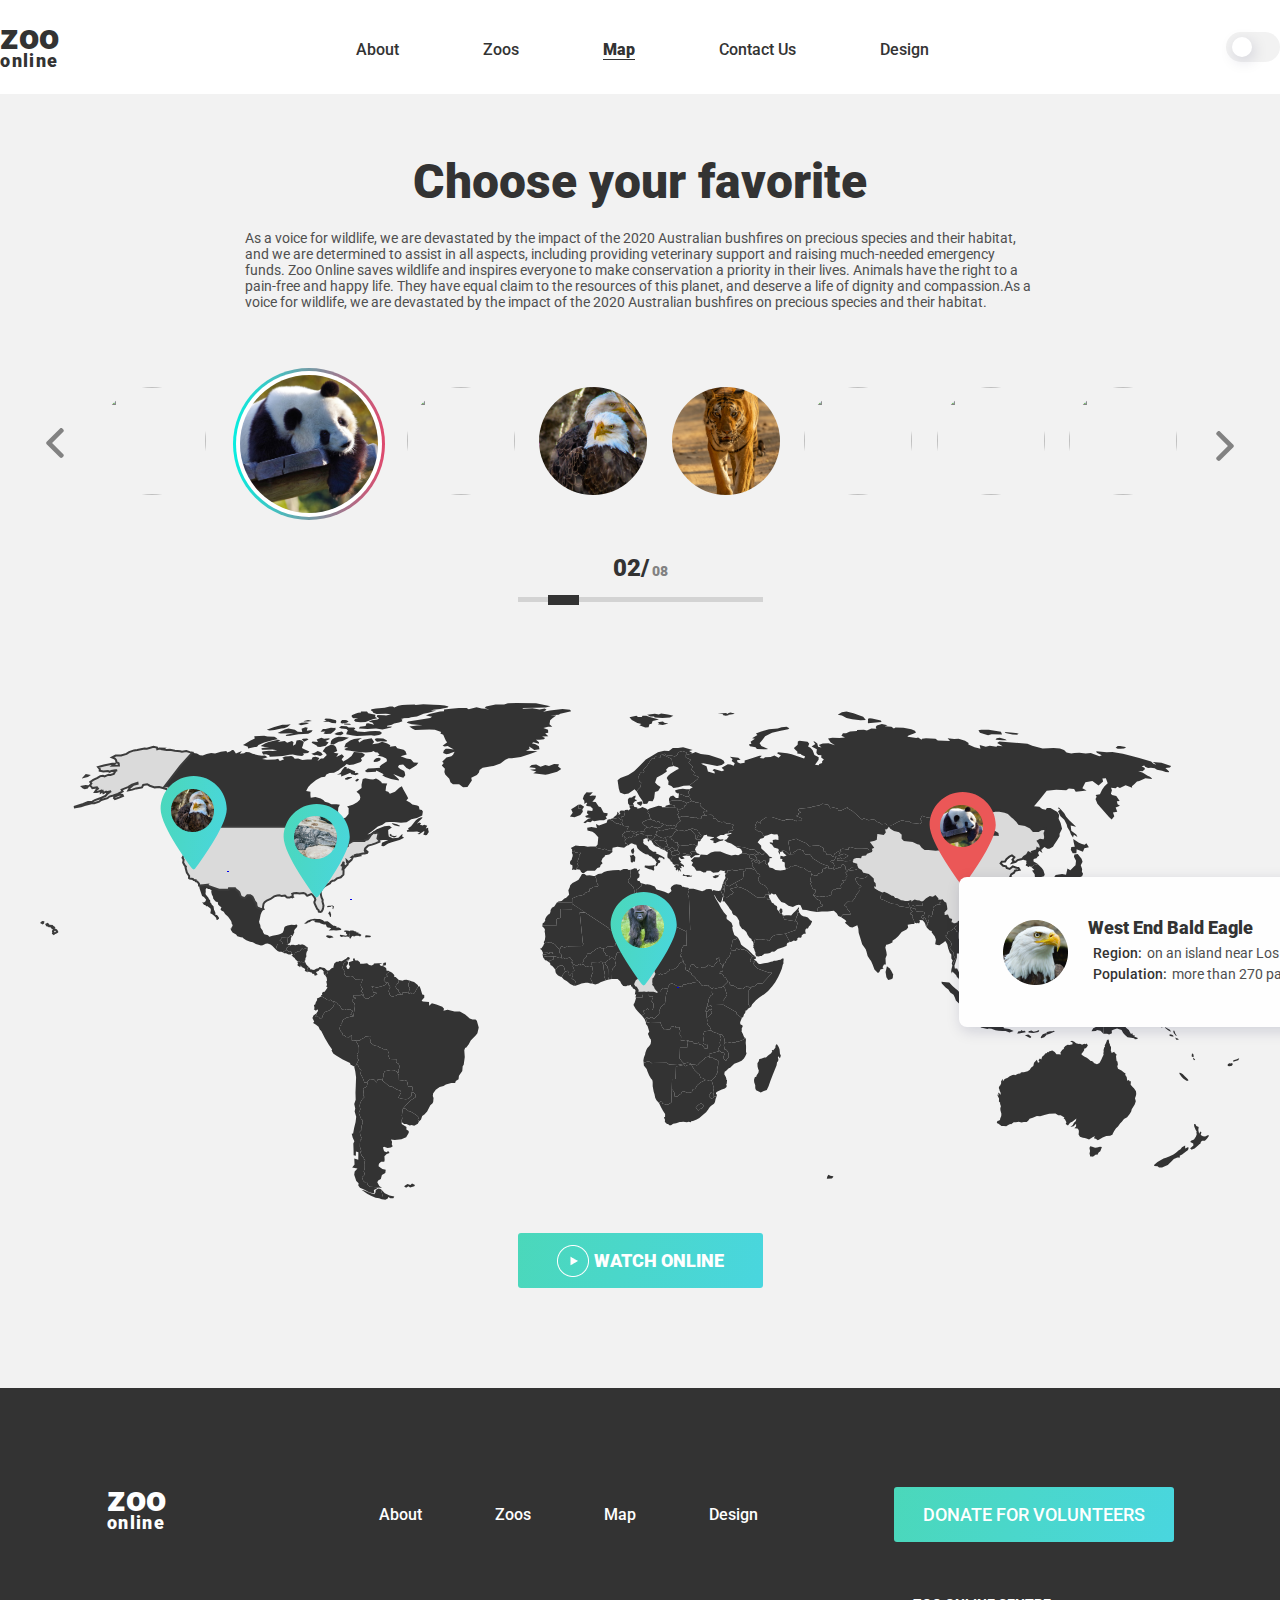
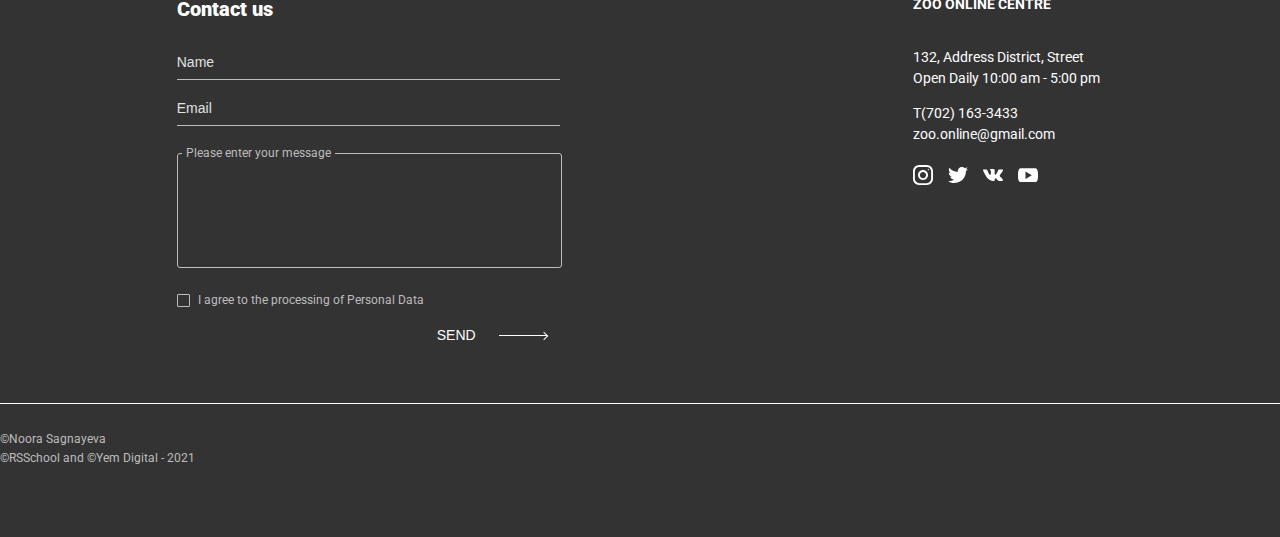
==== commit dcee6912: "feat: add carousel in map page" ====
--- a/online-zoo/pages/map/index.html
+++ b/online-zoo/pages/map/index.html
@@ -11,6 +11,7 @@
     />
     <link rel="stylesheet" href="style.css" />
     <script src="../../js/darkmode.js" defer></script>
+    <script src="../../js/map.js" defer></script>
     <title>Document</title>
   </head>
   <body class="light">
@@ -89,24 +90,35 @@
           species and their habitat.
         </p>
         <div class="favor__slider">
+          <button class="slider__btn btn-left">
+            <svg
+              width="30"
+              height="30"
+              viewBox="0 0 30 30"
+              fill="none"
+              xmlns="http://www.w3.org/2000/svg"
+            >
+              <path
+                d="M6.6663 16.1706L20.0167 29.5207C20.3255 29.8298 20.7376 30 21.1772 30C21.6167 30 22.0289 29.8298 22.3376 29.5207L23.3208 28.5378C23.9605 27.8973 23.9605 26.8564 23.3208 26.2169L12.1102 15.0062L23.3332 3.78314C23.642 3.47412 23.8125 3.06217 23.8125 2.6229C23.8125 2.18315 23.642 1.7712 23.3332 1.46194L22.3501 0.479263C22.0411 0.17024 21.6291 0 21.1896 0C20.7501 0 20.3379 0.17024 20.0291 0.479263L6.6663 13.8416C6.35679 14.1516 6.18679 14.5655 6.18777 15.0055C6.18679 15.4472 6.35679 15.8608 6.6663 16.1706Z"
+                fill="#828282"
+              />
+            </svg>
+          </button>
           <div class="fslider">
-            <a href="#" class="slider__btn btn-left">
-              <img src="../../../online-zoo/assets/icons/arrow.svg" alt="" />
-            </a>
             <div class="fslider__content">
-              <div class="fslider__item">
-                <form class="button__form_not">
-                  <button class="button_not">
+              <div data-name="gorilla" class="fslider__item">
+                <div class="button__form">
+                  <button class="button">
                     <img
-                      class="button__img_not"
+                      class="button__img"
                       src="../../../online-zoo/assets/images/gorilla.jpg"
                       alt=""
                     />
                   </button>
-                </form>
-              </div>
-              <div class="fslider__item">
-                <form action="https://#" target="_blank" class="button__form">
+                </div>
+              </div>
+              <div data-name="panda" class="fslider__item fslider__item_active">
+                <div class="button__form">
                   <button class="button">
                     <img
                       class="button__img"
@@ -114,103 +126,91 @@
                       alt=""
                     />
                   </button>
-                </form>
-              </div>
-              <div class="fslider__item">
-                <form
-                  action="https://#"
-                  target="_blank"
-                  class="button__form_not"
-                >
-                  <button class="button_not">
+                </div>
+              </div>
+              <div data-name="alligator" class="fslider__item">
+                <div class="button__form">
+                  <button class="button">
                     <img
-                      class="button__img_not"
+                      class="button__img"
                       src="../../../online-zoo/assets/images/alligator.jpg"
                       alt=""
                     />
                   </button>
-                </form>
-              </div>
-              <div class="fslider__item">
-                <form
-                  action="https://#"
-                  target="_blank"
-                  class="button__form_not"
-                >
-                  <button class="button_not">
+                </div>
+              </div>
+              <div data-name="eagle" class="fslider__item">
+                <div class="button__form">
+                  <button class="button">
                     <img
-                      class="button__img_not"
+                      class="button__img"
                       src="../../../online-zoo/assets/images/eagle1.jpg"
                       alt=""
                     />
                   </button>
-                </form>
-              </div>
-              <div class="fslider__item">
-                <form
-                  action="https://#"
-                  target="_blank"
-                  class="button__form_not"
-                >
-                  <button class="button_not">
+                </div>
+              </div>
+              <div data-name="tiger" class="fslider__item">
+                <div class="button__form">
+                  <button class="button">
                     <img
-                      class="button__img_not"
+                      class="button__img"
                       src="../../../online-zoo/assets/images/tiger.jpg"
                       alt=""
                     />
                   </button>
-                </form>
-              </div>
-              <div class="fslider__item">
-                <form
-                  action="https://#"
-                  target="_blank"
-                  class="button__form_not"
-                >
-                  <button class="button_not">
+                </div>
+              </div>
+              <div data-name="elephant" class="fslider__item">
+                <div class="button__form">
+                  <button class="button">
                     <img
-                      class="button__img_not"
+                      class="button__img"
                       src="../../../online-zoo/assets/images/elephant.jpg"
                       alt=""
                     />
                   </button>
-                </form>
-              </div>
-              <div class="fslider__item">
-                <form
-                  action="https://#"
-                  target="_blank"
-                  class="button__form_not"
-                >
-                  <button class="button_not">
+                </div>
+              </div>
+              <div data-name="lion" class="fslider__item">
+                <div class="button__form">
+                  <button class="button">
                     <img
-                      class="button__img_not"
+                      class="button__img"
                       src="../../../online-zoo/assets/images/lion.jpg"
                       alt=""
                     />
                   </button>
-                </form>
-              </div>
-              <div class="fslider__item">
-                <form
-                  action="https://#"
-                  target="_blank"
-                  class="button__form_not"
-                >
-                  <button class="button_not">
+                </div>
+              </div>
+              <div data-name="zebra" class="fslider__item">
+                <div class="button__form">
+                  <button class="button">
                     <img
-                      class="button__img_not"
+                      class="button__img"
                       src="../../../online-zoo/assets/images/zebra.jpg"
                       alt=""
                     />
                   </button>
-                </form>
+                </div>
               </div>
             </div>
-            <a href="#" class="slider__btn btn-right">
-              <img src="../../../online-zoo/assets/icons/arrow.svg" alt="" />
-            </a>
           </div>
+          <button id="btn-right" class="btn-right slider__btn">
+            <svg
+              class="btn-right_img"
+              width="30"
+              height="30"
+              viewBox="0 0 30 30"
+              fill="none"
+              xmlns="http://www.w3.org/2000/svg"
+            >
+              <path
+                d="M6.6663 16.1706L20.0167 29.5207C20.3255 29.8298 20.7376 30 21.1772 30C21.6167 30 22.0289 29.8298 22.3376 29.5207L23.3208 28.5378C23.9605 27.8973 23.9605 26.8564 23.3208 26.2169L12.1102 15.0062L23.3332 3.78314C23.642 3.47412 23.8125 3.06217 23.8125 2.6229C23.8125 2.18315 23.642 1.7712 23.3332 1.46194L22.3501 0.479263C22.0411 0.17024 21.6291 0 21.1896 0C20.7501 0 20.3379 0.17024 20.0291 0.479263L6.6663 13.8416C6.35679 14.1516 6.18679 14.5655 6.18777 15.0055C6.18679 15.4472 6.35679 15.8608 6.6663 16.1706Z"
+                fill="#828282"
+              />
+            </svg>
+          </button>
         </div>
         <div class="favor__progress">
           <label class="progress">
@@ -233,7 +233,11 @@
       <div class="wrapper">
         <div class="map__img">
           <div class="map__marker">
-            <a href="#" class="point map__points map__points_eagle">
+            <a
+              href="#"
+              data-name="eagle"
+              class="point map__points map__points_eagle"
+            >
               <svg
                 width="67"
                 height="94"
@@ -276,8 +280,11 @@
                 </div>
               </div>
             </a>
-
-            <a href="#" class="point map__points map__points_alligator">
+            <a
+              href="#"
+              data-name="alligator"
+              class="point map__points map__points_alligator"
+            >
               <svg
                 width="67"
                 height="94"
@@ -320,7 +327,11 @@
                 </div>
               </div>
             </a>
-            <a href="#" class="point map__points map__points_gorilla">
+            <a
+              href="#"
+              data-name="gorilla"
+              class="point map__points map__points_gorilla"
+            >
               <svg
                 width="67"
                 height="94"
@@ -363,8 +374,11 @@
                 </div>
               </div>
             </a>
-
-            <a href="#" class="point map__points map__points_panda">
+            <a
+              href="#"
+              data-name="panda"
+              class="point map__points map__points_panda"
+            >
               <svg
                 width="67"
                 height="94"
--- a/online-zoo/pages/map/style.css
+++ b/online-zoo/pages/map/style.css
@@ -27,6 +27,13 @@
   padding: 10rem 0;
 }
 
+.pets__wrapper {
+  width: 100%;
+  max-width: 130rem;
+  margin: 0 auto;
+  padding: 10rem 0;
+}
+
 @media (max-width: 1200px) {
   .wrapper,
   .wrapper-large {
@@ -37,14 +44,16 @@
 
 @media (max-width: 1199px) and (min-width: 320px) {
   .wrapper,
-  .wrapper-large {
+  .wrapper-large,
+  .pets__wrapper {
     width: 93.75%;
     margin: 0 auto;
   }
 }
 
 @media (width: 320px) {
-  .wrapper {
+  .wrapper,
+  .pets__wrapper {
     padding: 5rem 0;
   }
 }
@@ -409,6 +418,158 @@
 .favor__slider {
   width: 100%;
   max-width: 120rem;
+  display: -webkit-box;
+  display: -ms-flexbox;
+  display: flex;
+  -webkit-box-align: center;
+      -ms-flex-align: center;
+          align-items: center;
+  -webkit-box-pack: justify;
+      -ms-flex-pack: justify;
+          justify-content: space-between;
+}
+
+.wrapper_favor {
+  width: 100%;
+  max-width: 120rem;
+  margin: 0 auto;
+  padding-top: 6rem;
+  display: -webkit-box;
+  display: -ms-flexbox;
+  display: flex;
+  -webkit-box-orient: vertical;
+  -webkit-box-direction: normal;
+      -ms-flex-direction: column;
+          flex-direction: column;
+  -webkit-box-align: center;
+      -ms-flex-align: center;
+          align-items: center;
+}
+
+.slider__btn {
+  outline: none;
+  border: none;
+  background: #f2f2f2;
+}
+
+.fslider {
+  width: 100%;
+  max-width: 1080px;
+  overflow-x: hidden;
+  height: 160px;
+}
+
+.btn-right {
+  -webkit-transform: rotate(180deg);
+          transform: rotate(180deg);
+}
+
+.fslider__content {
+  display: -webkit-box;
+  display: -ms-flexbox;
+  display: flex;
+  -webkit-box-align: center;
+      -ms-flex-align: center;
+          align-items: center;
+  -webkit-box-pack: justify;
+      -ms-flex-pack: justify;
+          justify-content: space-between;
+  width: 100%;
+  max-width: 1080px;
+  height: 160px;
+}
+
+.fslider__item .button__form,
+.fslider__item .button {
+  width: 108px;
+  height: 108px;
+}
+
+.fslider__item .button__form,
+.fslider__item .button,
+.fslider__item .button__img {
+  border-radius: 50%;
+}
+
+.fslider__item .button {
+  border: none;
+  background: transparent;
+  display: -webkit-box;
+  display: -ms-flexbox;
+  display: flex;
+  -webkit-box-pack: center;
+      -ms-flex-pack: center;
+          justify-content: center;
+  -webkit-box-align: center;
+      -ms-flex-align: center;
+          align-items: center;
+}
+
+.fslider__item .button__img {
+  width: 108px;
+  height: 108px;
+  -o-object-fit: cover;
+     object-fit: cover;
+  margin-top: -7px;
+  margin-left: -5px;
+}
+
+.fslider__item .button:hover {
+  cursor: pointer;
+}
+
+.fslider__item_active .button__form,
+.fslider__item_active .button {
+  width: 152px;
+  height: 152px;
+}
+
+.fslider__item_active .button__form,
+.fslider__item_active .button,
+.fslider__item_active .button__img {
+  border-radius: 50%;
+}
+
+.fslider__item_active .button__form {
+  border-width: 3px;
+  border-style: solid;
+  border-color: transparent;
+  background-image: -webkit-gradient(linear, left top, left bottom, from(white), to(white)), -webkit-gradient(linear, left top, right top, from(#07eee0), to(#df496d));
+  background-image: linear-gradient(white, white), linear-gradient(to right, #07eee0 0%, #df496d 100%);
+  background-origin: border-box;
+  background-clip: content-box, border-box;
+}
+
+.fslider__item_active .button {
+  border: none;
+  background: transparent;
+  display: -webkit-box;
+  display: -ms-flexbox;
+  display: flex;
+  -webkit-box-pack: center;
+      -ms-flex-pack: center;
+          justify-content: center;
+  -webkit-box-align: center;
+      -ms-flex-align: center;
+          align-items: center;
+}
+
+.fslider__item_active .button__img {
+  width: 138px;
+  height: 138px;
+  -o-object-fit: cover;
+     object-fit: cover;
+  margin-top: -7px;
+  margin-left: -5px;
+}
+
+.fslider__item_active .button:hover {
+  cursor: pointer;
+}
+
+.fslider__item_active .button__form:hover {
+  background-image: -webkit-gradient(linear, left top, left bottom, from(white), to(white)), -webkit-gradient(linear, left top, right top, from(#df496d), to(#07eee0));
+  background-image: linear-gradient(white, white), linear-gradient(to right, #df496d 0%, #07eee0 100%);
 }
 
 body.dark .favor {
@@ -489,149 +650,12 @@
   max-width: 120rem;
 }
 
-.fslider__item .button__form,
-.fslider__item .button {
-  width: 152px;
-  height: 152px;
-}
-
-.fslider__item .button__form,
-.fslider__item .button,
-.fslider__item .button__img {
-  border-radius: 50%;
-}
-
-.fslider__item .button__form {
-  border-width: 3px;
-  border-style: solid;
-  border-color: transparent;
-  background-image: -webkit-gradient(linear, left top, left bottom, from(white), to(white)), -webkit-gradient(linear, left top, right top, from(#07eee0), to(#df496d));
-  background-image: linear-gradient(white, white), linear-gradient(to right, #07eee0 0%, #df496d 100%);
-  background-origin: border-box;
-  background-clip: content-box, border-box;
-}
-
-.fslider__item .button {
+body.dark .slider__btn {
+  outline: none;
   border: none;
-  background: transparent;
-  display: -webkit-box;
-  display: -ms-flexbox;
-  display: flex;
-  -webkit-box-pack: center;
-      -ms-flex-pack: center;
-          justify-content: center;
-  -webkit-box-align: center;
-      -ms-flex-align: center;
-          align-items: center;
-}
-
-.fslider__item .button__img {
-  width: 138px;
-  height: 138px;
-  -o-object-fit: cover;
-     object-fit: cover;
-  margin-top: -7px;
-  margin-left: -5px;
-}
-
-.fslider__item .button:hover {
-  cursor: pointer;
-}
-
-.fslider__item .button__form:hover {
-  background-image: -webkit-gradient(linear, left top, left bottom, from(white), to(white)), -webkit-gradient(linear, left top, right top, from(#df496d), to(#07eee0));
-  background-image: linear-gradient(white, white), linear-gradient(to right, #df496d 0%, #07eee0 100%);
-}
-
-.wrapper_favor {
-  width: 100%;
-  max-width: 120rem;
-  margin: 0 auto;
-  padding-top: 6rem;
-  display: -webkit-box;
-  display: -ms-flexbox;
-  display: flex;
-  -webkit-box-orient: vertical;
-  -webkit-box-direction: normal;
-      -ms-flex-direction: column;
-          flex-direction: column;
-  -webkit-box-align: center;
-      -ms-flex-align: center;
-          align-items: center;
-}
-
-.fslider {
-  display: -webkit-box;
-  display: -ms-flexbox;
-  display: flex;
-  -webkit-box-align: center;
-      -ms-flex-align: center;
-          align-items: center;
-  -webkit-box-pack: justify;
-      -ms-flex-pack: justify;
-          justify-content: space-between;
-}
-
-.btn-right {
-  -webkit-transform: rotate(180deg);
-          transform: rotate(180deg);
-}
-
-.fslider__content {
-  display: -webkit-box;
-  display: -ms-flexbox;
-  display: flex;
-  -webkit-box-align: center;
-      -ms-flex-align: center;
-          align-items: center;
-  -webkit-box-pack: justify;
-      -ms-flex-pack: justify;
-          justify-content: space-between;
-  width: 100%;
-  max-width: 1073px;
-}
-
-.button__form_not,
-.button_not {
-  width: 108px;
-  height: 108px;
-}
-
-.button__form_not,
-.button_not,
-.button__img_not {
-  border-radius: 50%;
-}
-
-.button_not {
-  border: none;
-  background: transparent;
-  display: -webkit-box;
-  display: -ms-flexbox;
-  display: flex;
-  -webkit-box-pack: center;
-      -ms-flex-pack: center;
-          justify-content: center;
-  -webkit-box-align: center;
-      -ms-flex-align: center;
-          align-items: center;
-}
-
-/* image size */
-.button__img_not {
-  width: 108px;
-  height: 108px;
-  -o-object-fit: cover;
-     object-fit: cover;
-  margin-top: -7px;
-  margin-left: -5px;
-}
-
-.button_not:hover {
-  cursor: pointer;
-}
-
-/*====MUST UNIFY SOME STYLES====*/
+  background: #4f4f4f;
+}
+
 .map {
   background: #f2f2f2;
 }
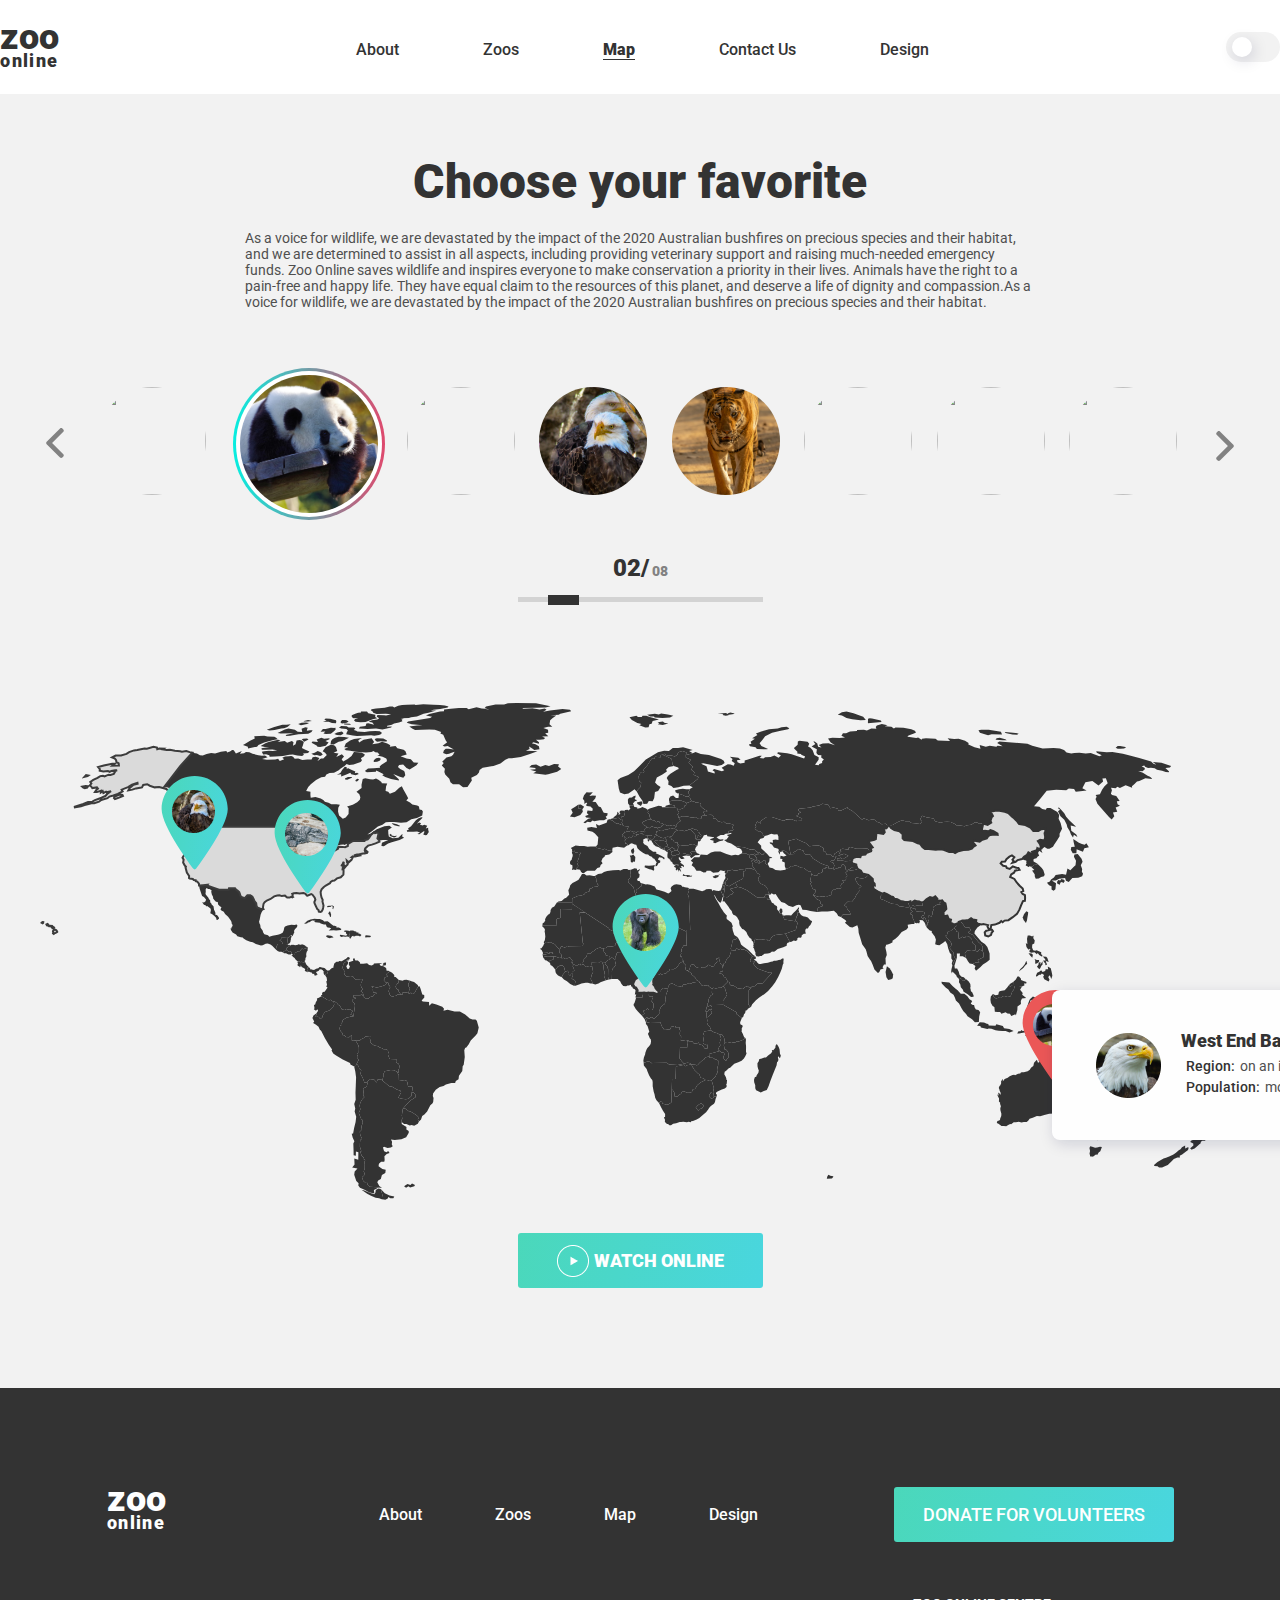
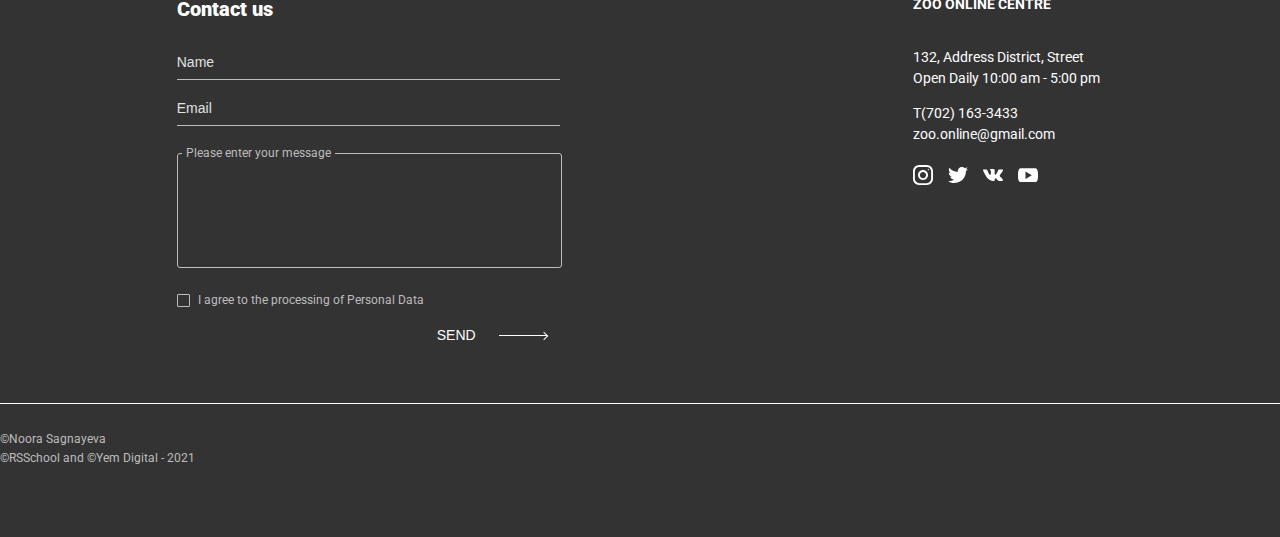
==== commit 83ba9b4d: "feat: complete TZ about map 100%" ====
--- a/online-zoo/pages/map/index.html
+++ b/online-zoo/pages/map/index.html
@@ -106,7 +106,7 @@
           </button>
           <div class="fslider">
             <div class="fslider__content">
-              <div data-name="gorilla" class="fslider__item">
+              <div data-index="1" data-name="gorilla" class="fslider__item">
                 <div class="button__form">
                   <button class="button">
                     <img
@@ -117,7 +117,11 @@
                   </button>
                 </div>
               </div>
-              <div data-name="panda" class="fslider__item fslider__item_active">
+              <div
+                data-index="2"
+                data-name="panda"
+                class="fslider__item fslider__item_active"
+              >
                 <div class="button__form">
                   <button class="button">
                     <img
@@ -128,7 +132,7 @@
                   </button>
                 </div>
               </div>
-              <div data-name="alligator" class="fslider__item">
+              <div data-index="3" data-name="alligator" class="fslider__item">
                 <div class="button__form">
                   <button class="button">
                     <img
@@ -139,7 +143,7 @@
                   </button>
                 </div>
               </div>
-              <div data-name="eagle" class="fslider__item">
+              <div data-index="4" data-name="eagle" class="fslider__item">
                 <div class="button__form">
                   <button class="button">
                     <img
@@ -150,7 +154,7 @@
                   </button>
                 </div>
               </div>
-              <div data-name="tiger" class="fslider__item">
+              <div data-index="5" data-name="tiger" class="fslider__item">
                 <div class="button__form">
                   <button class="button">
                     <img
@@ -161,7 +165,7 @@
                   </button>
                 </div>
               </div>
-              <div data-name="elephant" class="fslider__item">
+              <div data-index="6" data-name="elephant" class="fslider__item">
                 <div class="button__form">
                   <button class="button">
                     <img
@@ -172,7 +176,7 @@
                   </button>
                 </div>
               </div>
-              <div data-name="lion" class="fslider__item">
+              <div data-index="7" data-name="lion" class="fslider__item">
                 <div class="button__form">
                   <button class="button">
                     <img
@@ -183,7 +187,7 @@
                   </button>
                 </div>
               </div>
-              <div data-name="zebra" class="fslider__item">
+              <div data-index="8" data-name="zebra" class="fslider__item">
                 <div class="button__form">
                   <button class="button">
                     <img
@@ -233,9 +237,9 @@
       <div class="wrapper">
         <div class="map__img">
           <div class="map__marker">
-            <a
-              href="#"
+            <div
               data-name="eagle"
+              data-index="3"
               class="point map__points map__points_eagle"
             >
               <svg
@@ -279,9 +283,9 @@
                   <p><span>Population:</span>more than 270 pairs in 2013</p>
                 </div>
               </div>
-            </a>
-            <a
-              href="#"
+            </div>
+            <div
+              data-index="2"
               data-name="alligator"
               class="point map__points map__points_alligator"
             >
@@ -326,9 +330,9 @@
                   <p><span>Population:</span>more than 270 pairs in 2013</p>
                 </div>
               </div>
-            </a>
-            <a
-              href="#"
+            </div>
+            <div
+              data-index="0"
               data-name="gorilla"
               class="point map__points map__points_gorilla"
             >
@@ -373,9 +377,9 @@
                   <p><span>Population:</span>more than 270 pairs in 2013</p>
                 </div>
               </div>
-            </a>
-            <a
-              href="#"
+            </div>
+            <div
+              data-index="1"
               data-name="panda"
               class="point map__points map__points_panda"
             >
@@ -420,7 +424,7 @@
                   <p><span>Population:</span>more than 270 pairs in 2013</p>
                 </div>
               </div>
-            </a>
+            </div>
           </div>
           <svg
             class="big-map-svg"
--- a/online-zoo/pages/map/style.css
+++ b/online-zoo/pages/map/style.css
@@ -732,16 +732,12 @@
 
 .map__marker {
   position: absolute;
-  width: 120rem;
-  height: 49.8rem;
+  width: auto;
 }
 
 .map__points {
   position: absolute;
-}
-
-.map__points:hover path {
-  fill: #eb5757;
+  width: 100px;
 }
 
 .map__points img {
@@ -755,22 +751,20 @@
 
 .map__points_eagle {
   top: 7.4rem;
-  left: 10%;
+  left: 12.1rem;
 }
 
 .map__points_alligator {
-  top: 10.16rem;
-  left: 14.5%;
+  top: 0.16rem;
+  left: 23.35rem;
 }
 
 .map__points_gorilla {
-  top: 19rem;
-  left: 43.2rem;
+  left: 57.2rem;
 }
 
 .map__points_panda {
-  top: 9rem;
-  left: 68.16rem;
+  left: 98.16rem;
 }
 
 .point {
@@ -779,7 +773,6 @@
 
 .point .point-icon {
   position: absolute;
-  margin-top: -8.6rem;
 }
 
 .point__hint {
@@ -808,11 +801,6 @@
 
 .point__hint img {
   margin-left: 4.4rem;
-}
-
-.point:hover .point__hint {
-  opacity: 1;
-  visibility: visible;
 }
 
 .point__description {
